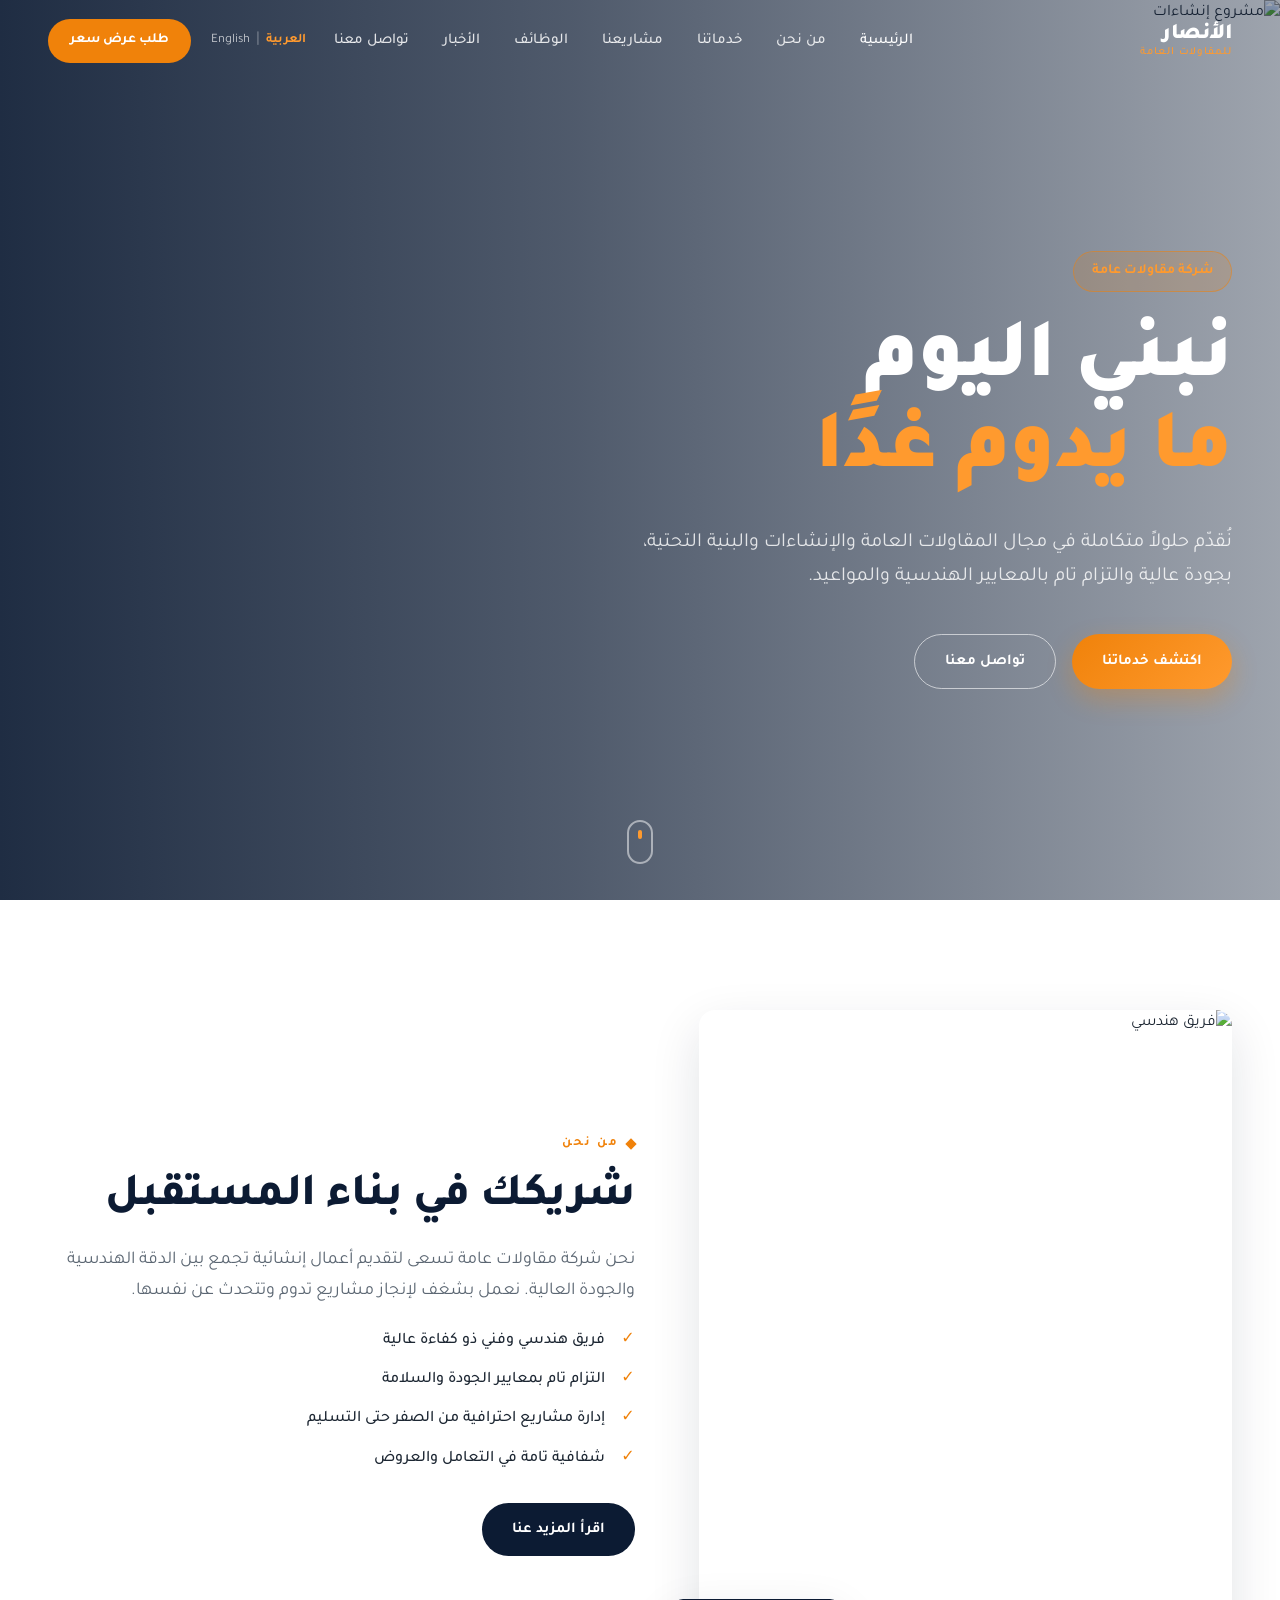
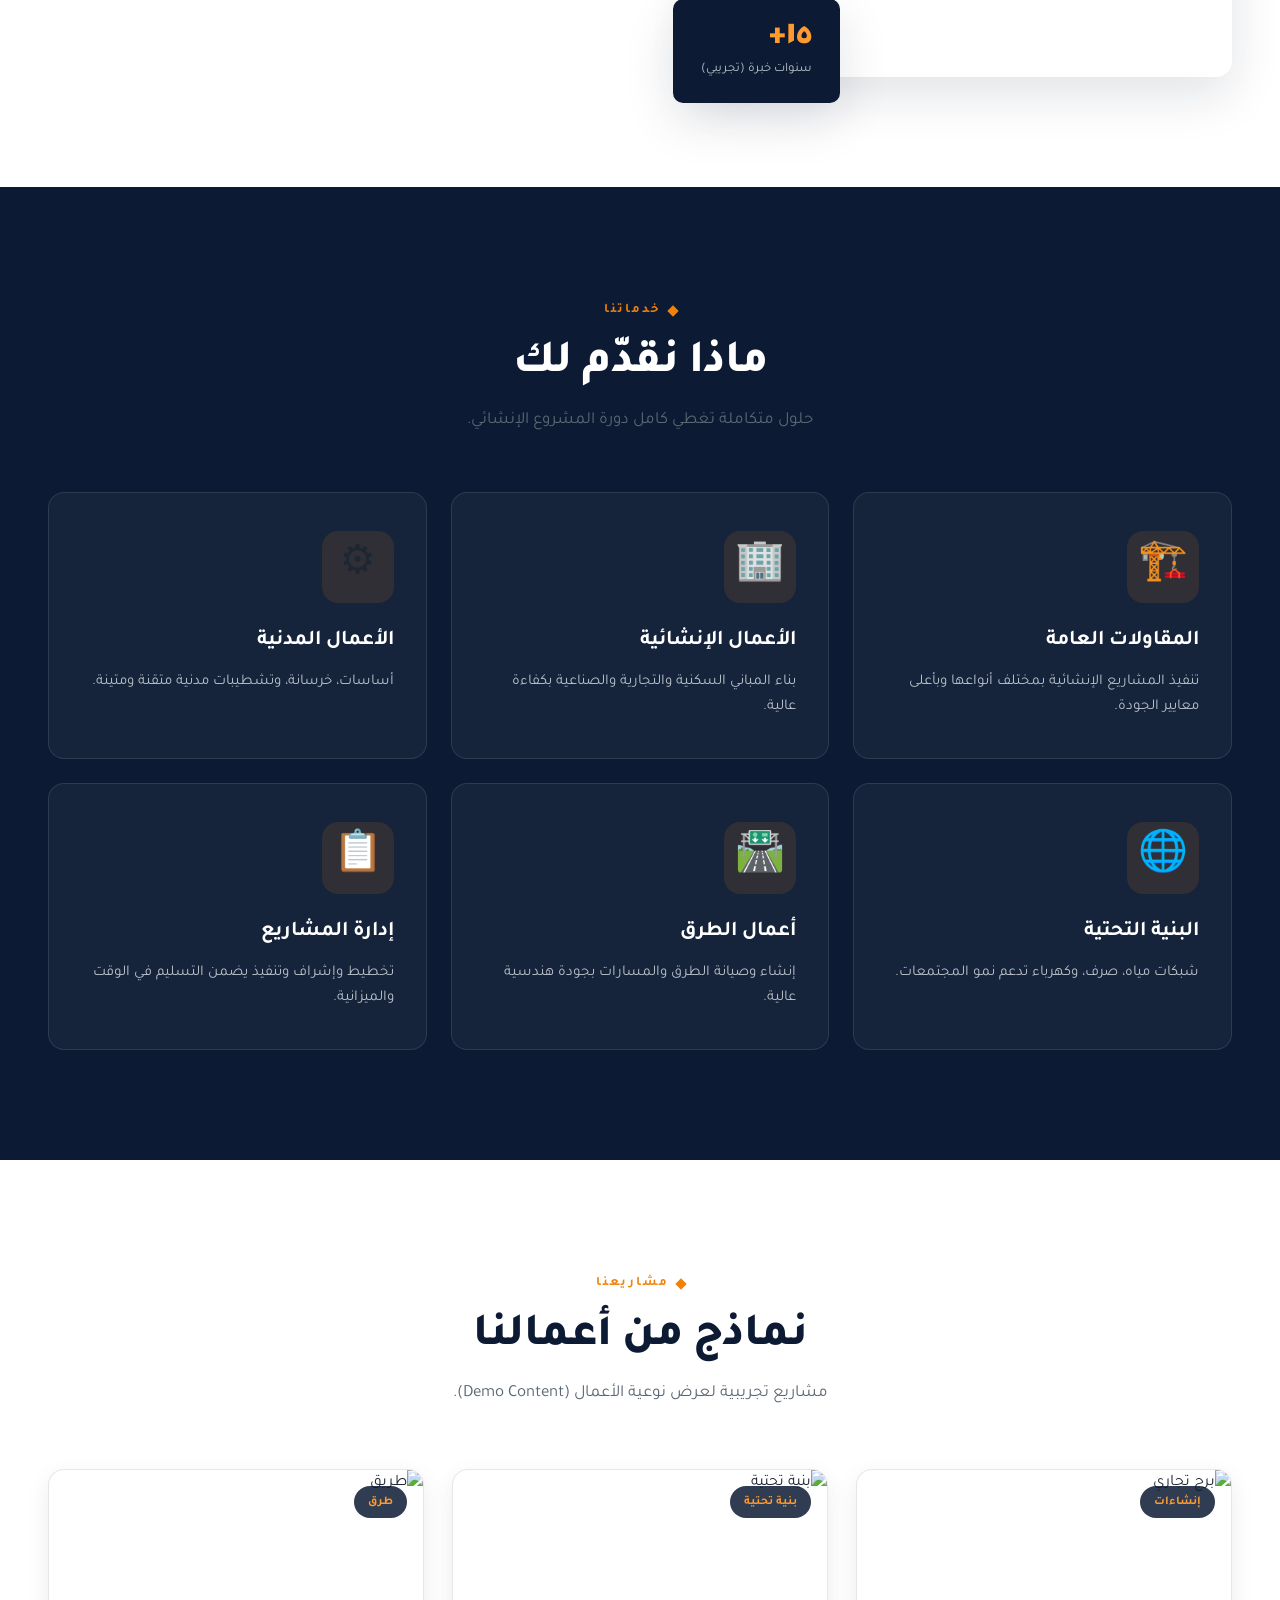
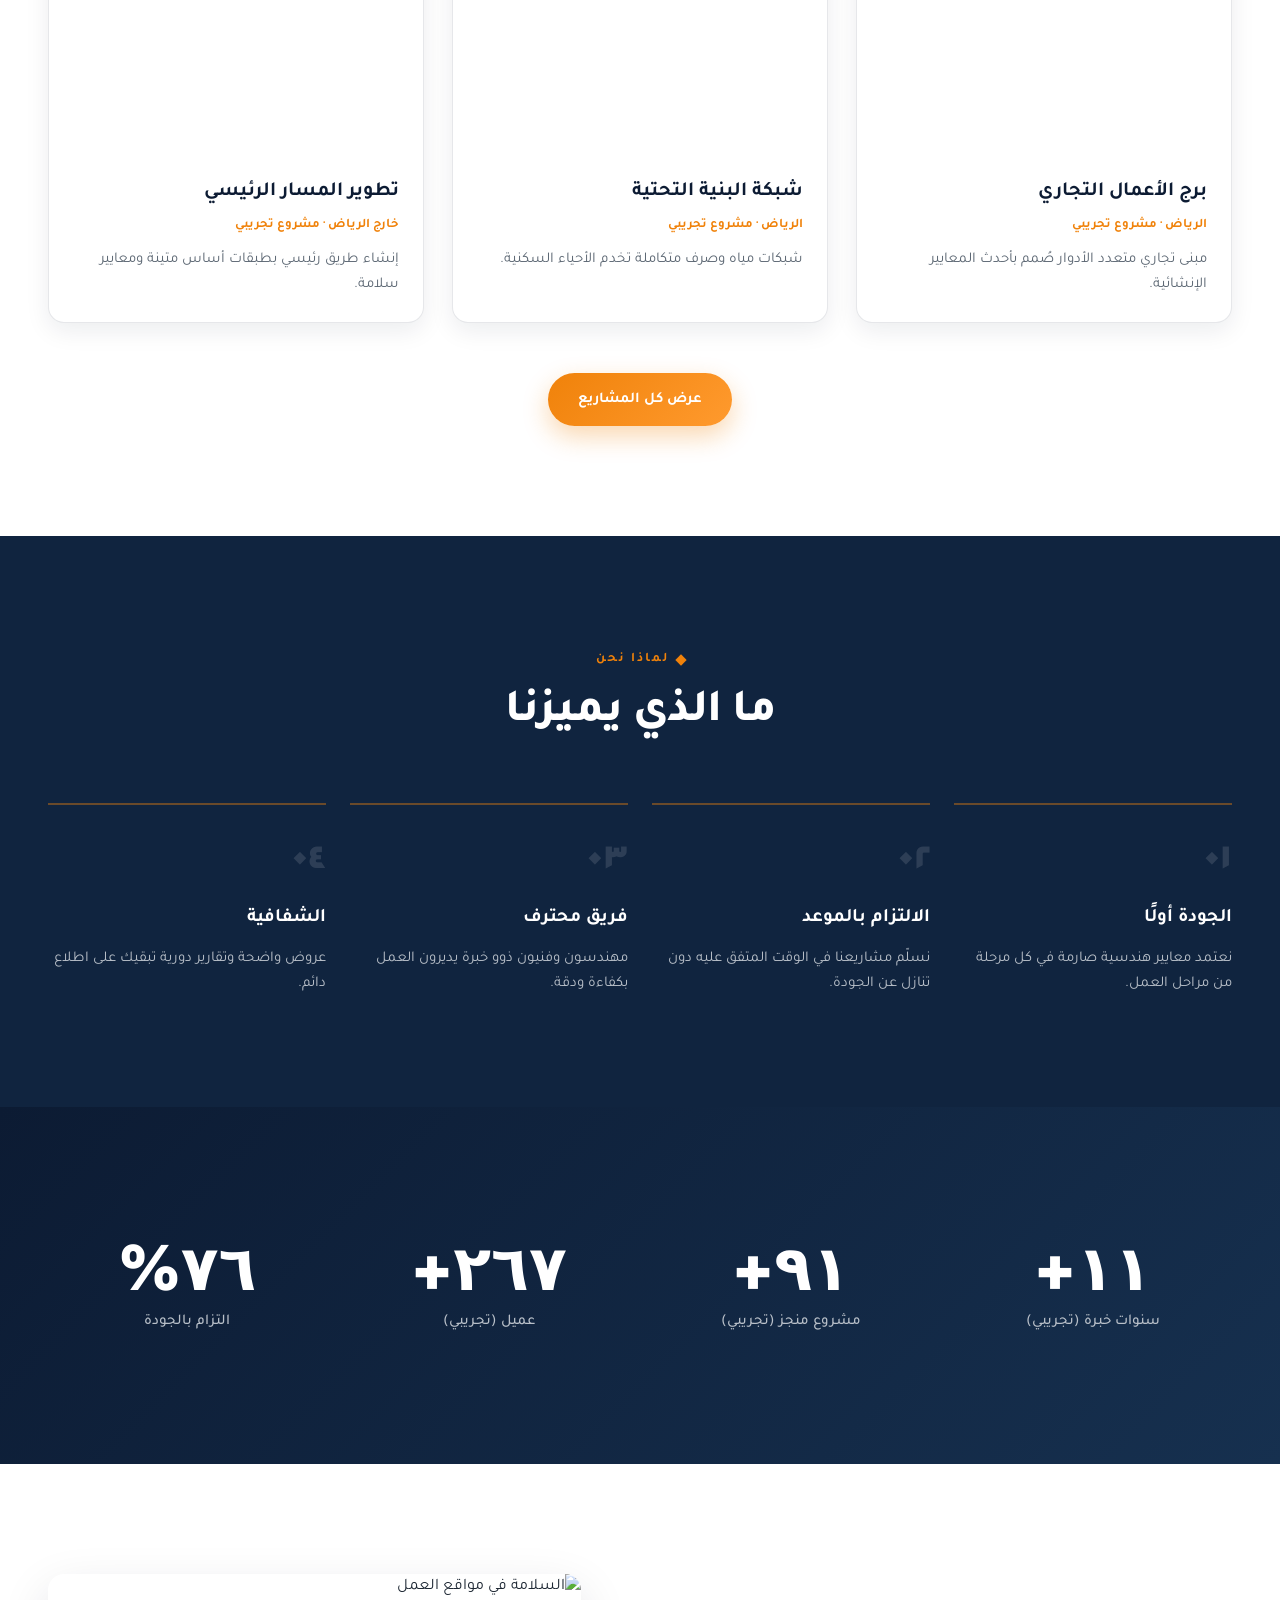
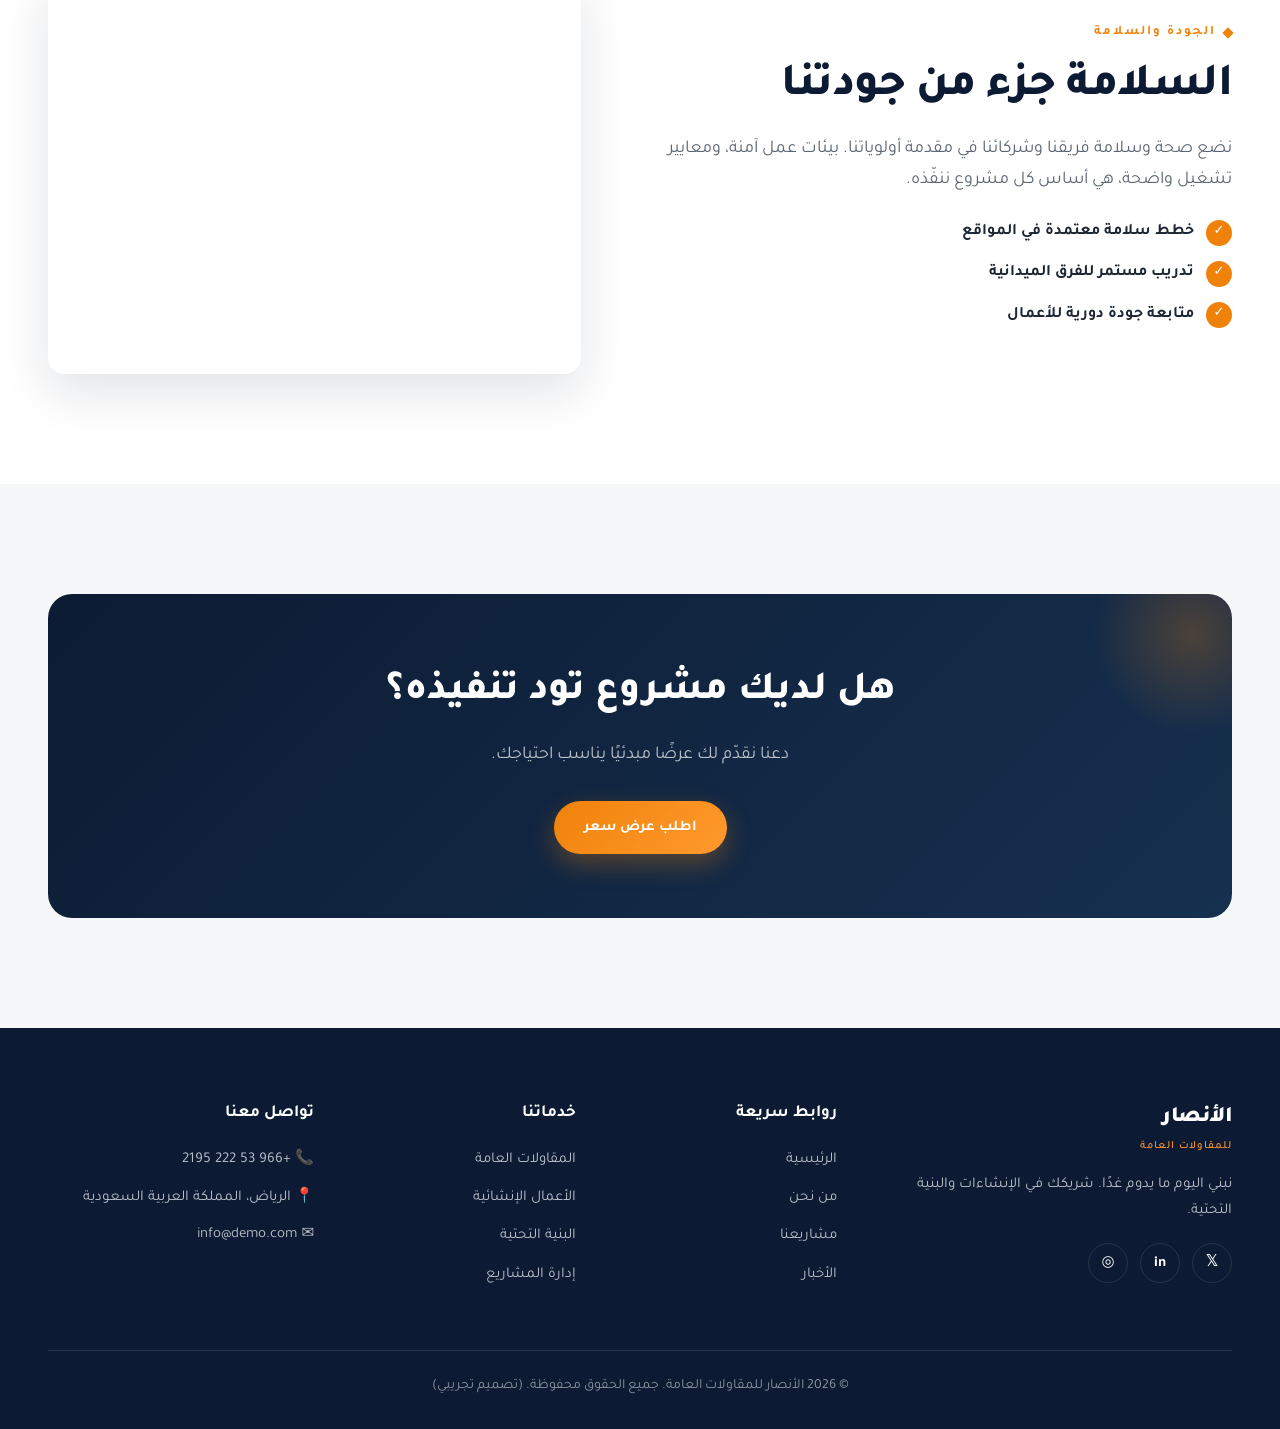
==== index.html @ 28d1622c "Add files via upload" ====
<!DOCTYPE html>
<html lang="ar" dir="rtl">
<head>
  <meta charset="UTF-8" />
  <meta name="viewport" content="width=device-width, initial-scale=1.0" />
  <title>الأنصار للمقاولات العامة | نبني اليوم ما يدوم غدًا</title>
  <meta name="description" content="شركة مقاولات عامة متخصصة في أعمال البناء والإنشاءات والبنية التحتية. تصميم تجريبي لعرضه على العميل." />
  <link rel="preconnect" href="https://fonts.googleapis.com" />
  <link rel="preconnect" href="https://fonts.gstatic.com" crossorigin />
  <link href="https://fonts.googleapis.com/css2?family=Tajawal:wght@300;400;500;700;800;900&family=Inter:wght@300;400;500;600;700;800&display=swap" rel="stylesheet" />
  <link rel="stylesheet" href="index.css" />
</head>
<body>

  <!-- ===================== NAVBAR ===================== -->
  <header class="navbar" id="navbar">
    <div class="nav-container">
      <a href="index.html" class="nav-logo">
        <span class="logo-mark">الأنصار</span>
        <span class="logo-sub">للمقاولات العامة</span>
      </a>

      <nav class="nav-menu" id="navMenu">
        <a href="index.html" class="nav-link active">الرئيسية</a>
        <a href="about.html" class="nav-link">من نحن</a>
        <a href="services.html" class="nav-link">خدماتنا</a>
        <a href="projects.html" class="nav-link">مشاريعنا</a>
        <a href="careers.html" class="nav-link">الوظائف</a>
        <a href="news.html" class="nav-link">الأخبار</a>
        <a href="contact.html" class="nav-link">تواصل معنا</a>
        <div class="nav-lang">
          <a href="#" class="lang-link active">العربية</a>
          <span class="lang-sep">|</span>
          <a href="#" class="lang-link">English</a>
        </div>
        <a href="contact.html" class="btn btn-quote">طلب عرض سعر</a>
      </nav>

      <button class="nav-toggle" id="navToggle" aria-label="القائمة">
        <span></span><span></span><span></span>
      </button>
    </div>
  </header>

  <!-- ===================== HERO ===================== -->
  <section class="hero" id="hero">
    <div class="hero-bg">
      <img src="https://images.unsplash.com/photo-1503387762-592deb58ef4e?auto=format&fit=crop&w=1920&q=80" alt="مشروع إنشاءات" />
      <div class="hero-overlay"></div>
    </div>

    <div class="hero-content">
      <div class="hero-badge reveal">شركة مقاولات عامة</div>
      <h1 class="hero-title reveal">
        نبني اليوم
        <span class="accent">ما يدوم غدًا</span>
      </h1>
      <p class="hero-subtitle reveal">
        نُقدّم حلولاً متكاملة في مجال المقاولات العامة والإنشاءات والبنية التحتية،
        بجودة عالية والتزام تام بالمعايير الهندسية والمواعيد.
      </p>
      <div class="hero-actions reveal">
        <a href="services.html" class="btn btn-primary">اكتشف خدماتنا</a>
        <a href="contact.html" class="btn btn-outline">تواصل معنا</a>
      </div>
    </div>

    <div class="hero-scroll">
      <span></span>
    </div>
  </section>

  <!-- ===================== ABOUT PREVIEW ===================== -->
  <section class="section about-preview" id="aboutPreview">
    <div class="container">
      <div class="about-grid">
        <div class="about-media reveal">
          <img src="https://images.unsplash.com/photo-1541888946425-d81bb19240f5?auto=format&fit=crop&w=900&q=80" alt="فريق هندسي" />
          <div class="about-media-badge">
            <span class="big">١٥+</span>
            <span class="small">سنوات خبرة (تجريبي)</span>
          </div>
        </div>
        <div class="about-text reveal">
          <div class="section-tag">من نحن</div>
          <h2 class="section-title">شريكك في بناء المستقبل</h2>
          <p class="lead">
            نحن شركة مقاولات عامة تسعى لتقديم أعمال إنشائية تجمع بين الدقة الهندسية
            والجودة العالية. نعمل بشغف لإنجاز مشاريع تدوم وتتحدث عن نفسها.
          </p>
          <ul class="check-list">
            <li>فريق هندسي وفني ذو كفاءة عالية</li>
            <li>التزام تام بمعايير الجودة والسلامة</li>
            <li>إدارة مشاريع احترافية من الصفر حتى التسليم</li>
            <li>شفافية تامة في التعامل والعروض</li>
          </ul>
          <a href="about.html" class="btn btn-ghost">اقرأ المزيد عنا</a>
        </div>
      </div>
    </div>
  </section>

  <!-- ===================== SERVICES ===================== -->
  <section class="section services" id="services">
    <div class="container">
      <div class="section-head reveal">
        <div class="section-tag">خدماتنا</div>
        <h2 class="section-title light">ماذا نقدّم لك</h2>
        <p class="section-desc">حلول متكاملة تغطي كامل دورة المشروع الإنشائي.</p>
      </div>

      <div class="services-grid">
        <a href="services.html" class="service-card reveal">
          <div class="service-icon">🏗️</div>
          <h3>المقاولات العامة</h3>
          <p>تنفيذ المشاريع الإنشائية بمختلف أنواعها وبأعلى معايير الجودة.</p>
        </a>
        <a href="services.html" class="service-card reveal">
          <div class="service-icon">🏢</div>
          <h3>الأعمال الإنشائية</h3>
          <p>بناء المباني السكنية والتجارية والصناعية بكفاءة عالية.</p>
        </a>
        <a href="services.html" class="service-card reveal">
          <div class="service-icon">⚙️</div>
          <h3>الأعمال المدنية</h3>
          <p>أساسات، خرسانة، وتشطيبات مدنية متقنة ومتينة.</p>
        </a>
        <a href="services.html" class="service-card reveal">
          <div class="service-icon">🌐</div>
          <h3>البنية التحتية</h3>
          <p>شبكات مياه، صرف، وكهرباء تدعم نمو المجتمعات.</p>
        </a>
        <a href="services.html" class="service-card reveal">
          <div class="service-icon">🛣️</div>
          <h3>أعمال الطرق</h3>
          <p>إنشاء وصيانة الطرق والمسارات بجودة هندسية عالية.</p>
        </a>
        <a href="services.html" class="service-card reveal">
          <div class="service-icon">📋</div>
          <h3>إدارة المشاريع</h3>
          <p>تخطيط وإشراف وتنفيذ يضمن التسليم في الوقت والميزانية.</p>
        </a>
      </div>
    </div>
  </section>

  <!-- ===================== FEATURED PROJECTS ===================== -->
  <section class="section featured-projects" id="featuredProjects">
    <div class="container">
      <div class="section-head reveal">
        <div class="section-tag">مشاريعنا</div>
        <h2 class="section-title">نماذج من أعمالنا</h2>
        <p class="section-desc">مشاريع تجريبية لعرض نوعية الأعمال (Demo Content).</p>
      </div>

      <div class="projects-grid">
        <article class="project-card reveal">
          <div class="project-img">
            <img src="https://images.unsplash.com/photo-1486406146926-c627a92ad1ab?auto=format&fit=crop&w=800&q=80" alt="برج تجاري" />
            <span class="project-cat">إنشاءات</span>
          </div>
          <div class="project-body">
            <h3>برج الأعمال التجاري</h3>
            <div class="project-meta">الرياض · مشروع تجريبي</div>
            <p>مبنى تجاري متعدد الأدوار صُمم بأحدث المعايير الإنشائية.</p>
          </div>
        </article>

        <article class="project-card reveal">
          <div class="project-img">
            <img src="https://images.unsplash.com/photo-1518709268805-4e9042af9f23?auto=format&fit=crop&w=800&q=80" alt="بنية تحتية" />
            <span class="project-cat">بنية تحتية</span>
          </div>
          <div class="project-body">
            <h3>شبكة البنية التحتية</h3>
            <div class="project-meta">الرياض · مشروع تجريبي</div>
            <p>شبكات مياه وصرف متكاملة تخدم الأحياء السكنية.</p>
          </div>
        </article>

        <article class="project-card reveal">
          <div class="project-img">
            <img src="https://images.unsplash.com/photo-1519003722824-194d4455a60c?auto=format&fit=crop&w=800&q=80" alt="طريق" />
            <span class="project-cat">طرق</span>
          </div>
          <div class="project-body">
            <h3>تطوير المسار الرئيسي</h3>
            <div class="project-meta">خارج الرياض · مشروع تجريبي</div>
            <p>إنشاء طريق رئيسي بطبقات أساس متينة ومعايير سلامة.</p>
          </div>
        </article>
      </div>

      <div class="center-cta reveal">
        <a href="projects.html" class="btn btn-primary">عرض كل المشاريع</a>
      </div>
    </div>
  </section>

  <!-- ===================== WHY CHOOSE US ===================== -->
  <section class="section why-us" id="whyUs">
    <div class="container">
      <div class="section-head reveal">
        <div class="section-tag">لماذا نحن</div>
        <h2 class="section-title light">ما الذي يميزنا</h2>
      </div>

      <div class="why-grid">
        <div class="why-item reveal">
          <div class="why-num">٠١</div>
          <h3>الجودة أولًا</h3>
          <p>نعتمد معايير هندسية صارمة في كل مرحلة من مراحل العمل.</p>
        </div>
        <div class="why-item reveal">
          <div class="why-num">٠٢</div>
          <h3>الالتزام بالموعد</h3>
          <p>نسلّم مشاريعنا في الوقت المتفق عليه دون تنازل عن الجودة.</p>
        </div>
        <div class="why-item reveal">
          <div class="why-num">٠٣</div>
          <h3>فريق محترف</h3>
          <p>مهندسون وفنيون ذوو خبرة يديرون العمل بكفاءة ودقة.</p>
        </div>
        <div class="why-item reveal">
          <div class="why-num">٠٤</div>
          <h3>الشفافية</h3>
          <p>عروض واضحة وتقارير دورية تبقيك على اطلاع دائم.</p>
        </div>
      </div>
    </div>
  </section>

  <!-- ===================== STATISTICS ===================== -->
  <section class="section stats" id="stats">
    <div class="container">
      <div class="stats-grid">
        <!-- DEMO CONTENT: استبدل الأرقام بالحقيقية -->
        <div class="stat-item reveal">
          <div class="stat-num" data-count="15" data-suffix="+">٠</div>
          <div class="stat-label">سنوات خبرة (تجريبي)</div>
        </div>
        <div class="stat-item reveal">
          <div class="stat-num" data-count="120" data-suffix="+">٠</div>
          <div class="stat-label">مشروع منجز (تجريبي)</div>
        </div>
        <div class="stat-item reveal">
          <div class="stat-num" data-count="350" data-suffix="+">٠</div>
          <div class="stat-label">عميل (تجريبي)</div>
        </div>
        <div class="stat-item reveal">
          <div class="stat-num" data-count="100" data-suffix="%">٠</div>
          <div class="stat-label">التزام بالجودة</div>
        </div>
      </div>
    </div>
  </section>

  <!-- ===================== QUALITY & SAFETY ===================== -->
  <section class="section quality" id="quality">
    <div class="container">
      <div class="quality-grid">
        <div class="quality-text reveal">
          <div class="section-tag">الجودة والسلامة</div>
          <h2 class="section-title">السلامة جزء من جودتنا</h2>
          <p class="lead">
            نضع صحة وسلامة فريقنا وشركائنا في مقدمة أولوياتنا. بيئات عمل آمنة،
            ومعايير تشغيل واضحة، هي أساس كل مشروع ننفّذه.
          </p>
          <div class="quality-points">
            <div class="q-point"><span>✓</span> خطط سلامة معتمدة في المواقع</div>
            <div class="q-point"><span>✓</span> تدريب مستمر للفرق الميدانية</div>
            <div class="q-point"><span>✓</span> متابعة جودة دورية للأعمال</div>
          </div>
        </div>
        <div class="quality-media reveal">
          <img src="https://images.unsplash.com/photo-1581094794329-c8112a89af12?auto=format&fit=crop&w=900&q=80" alt="السلامة في مواقع العمل" />
        </div>
      </div>
    </div>
  </section>

  <!-- ===================== CTA ===================== -->
  <section class="section cta-band" id="ctaBand">
    <div class="container">
      <div class="cta-inner reveal">
        <h2>هل لديك مشروع تود تنفيذه؟</h2>
        <p>دعنا نقدّم لك عرضًا مبدئيًا يناسب احتياجك.</p>
        <a href="contact.html" class="btn btn-primary">اطلب عرض سعر</a>
      </div>
    </div>
  </section>

  <!-- ===================== FOOTER ===================== -->
  <footer class="footer">
    <div class="container">
      <div class="footer-grid">
        <div class="footer-col footer-brand">
          <div class="footer-logo">
            <span class="logo-mark">الأنصار</span>
            <span class="logo-sub">للمقاولات العامة</span>
          </div>
          <p>نبني اليوم ما يدوم غدًا. شريكك في الإنشاءات والبنية التحتية.</p>
          <div class="footer-social">
            <a href="#" aria-label="Twitter">𝕏</a>
            <a href="#" aria-label="LinkedIn">in</a>
            <a href="#" aria-label="Instagram">◎</a>
          </div>
        </div>

        <div class="footer-col">
          <h4>روابط سريعة</h4>
          <ul>
            <li><a href="index.html">الرئيسية</a></li>
            <li><a href="about.html">من نحن</a></li>
            <li><a href="projects.html">مشاريعنا</a></li>
            <li><a href="news.html">الأخبار</a></li>
          </ul>
        </div>

        <div class="footer-col">
          <h4>خدماتنا</h4>
          <ul>
            <li><a href="services.html">المقاولات العامة</a></li>
            <li><a href="services.html">الأعمال الإنشائية</a></li>
            <li><a href="services.html">البنية التحتية</a></li>
            <li><a href="services.html">إدارة المشاريع</a></li>
          </ul>
        </div>

        <div class="footer-col">
          <h4>تواصل معنا</h4>
          <ul class="footer-contact">
            <li>📞 +966 53 222 2195</li>
            <li>📍 الرياض، المملكة العربية السعودية</li>
            <li>✉️ info@demo.com</li>
          </ul>
        </div>
      </div>

      <div class="footer-bottom">
        <p>© <span id="year"></span> الأنصار للمقاولات العامة. جميع الحقوق محفوظة. (تصميم تجريبي)</p>
      </div>
    </div>
  </footer>

  <script src="index.js"></script>
</body>
</html>
---- index.css ----
/* =====================================================
   DESIGN SYSTEM — الأنصار للمقاولات العامة
   Premium Corporate · Construction · Engineering
   ===================================================== */

:root {
  --navy: #0c1b33;
  --navy-2: #10243f;
  --navy-3: #16304f;
  --white: #ffffff;
  --off-white: #f6f7f9;
  --concrete: #8a93a0;
  --concrete-light: #b9c0c9;
  --ink: #1d2733;
  --muted: #5c6773;
  --orange: #f0820a;
  --orange-soft: #ff9a2e;
  --gold: #c79a3a;
  --line: rgba(255, 255, 255, 0.10);
  --line-dark: rgba(12, 27, 51, 0.10);
  --shadow: 0 18px 50px rgba(12, 27, 51, 0.12);
  --shadow-sm: 0 8px 24px rgba(12, 27, 51, 0.08);

  --ff-ar: "Tajawal", "IBM Plex Sans Arabic", system-ui, sans-serif;
  --ff-en: "Inter", system-ui, sans-serif;

  --maxw: 1240px;
  --radius: 16px;
  --radius-sm: 10px;
}

/* ===================== RESET ===================== */
* { margin: 0; padding: 0; box-sizing: border-box; }
html { scroll-behavior: smooth; }
body {
  font-family: var(--ff-ar);
  background: var(--white);
  color: var(--ink);
  line-height: 1.7;
  -webkit-font-smoothing: antialiased;
  overflow-x: hidden;
}
img { max-width: 100%; display: block; }
a { text-decoration: none; color: inherit; }
ul { list-style: none; }
button { font-family: inherit; cursor: pointer; border: none; background: none; }

.container { max-width: var(--maxw); margin: 0 auto; padding: 0 28px; }

/* ===================== TYPOGRAPHY HELPERS ===================== */
.section { padding: 110px 0; position: relative; }
.section-title {
  font-size: clamp(28px, 4vw, 46px);
  font-weight: 800;
  line-height: 1.25;
  letter-spacing: -0.5px;
  color: var(--navy);
}
.section-title.light { color: var(--white); }
.section-tag {
  display: inline-block;
  font-size: 13px;
  font-weight: 700;
  letter-spacing: 2px;
  color: var(--orange);
  text-transform: uppercase;
  margin-bottom: 14px;
  position: relative;
  padding-right: 16px;
}
.section-tag::before {
  content: "";
  position: absolute;
  right: 0; top: 50%;
  width: 8px; height: 8px;
  background: var(--orange);
  transform: translateY(-50%) rotate(45deg);
}
.section-head { text-align: center; max-width: 720px; margin: 0 auto 60px; }
.section-desc { color: var(--muted); font-size: 17px; margin-top: 14px; }
.lead { font-size: 18px; color: var(--muted); }

/* ===================== BUTTONS ===================== */
.btn {
  display: inline-flex;
  align-items: center;
  justify-content: center;
  gap: 8px;
  padding: 14px 30px;
  border-radius: 50px;
  font-weight: 700;
  font-size: 15px;
  transition: all 0.3s ease;
  white-space: nowrap;
}
.btn-primary {
  background: linear-gradient(135deg, var(--orange), var(--orange-soft));
  color: #fff;
  box-shadow: 0 10px 26px rgba(240, 130, 10, 0.32);
}
.btn-primary:hover { transform: translateY(-3px); box-shadow: 0 16px 34px rgba(240, 130, 10, 0.42); }
.btn-outline {
  border: 1.5px solid rgba(255, 255, 255, 0.6);
  color: #fff;
}
.btn-outline:hover { background: #fff; color: var(--navy); }
.btn-ghost {
  background: var(--navy);
  color: #fff;
}
.btn-ghost:hover { background: var(--navy-3); transform: translateY(-2px); }
.btn-quote {
  background: var(--orange);
  color: #fff !important;
  padding: 10px 22px;
  font-size: 14px;
}
.btn-quote:hover { background: var(--orange-soft); }

/* ===================== NAVBAR ===================== */
.navbar {
  position: fixed;
  top: 0; left: 0; right: 0;
  z-index: 1000;
  transition: all 0.4s ease;
  padding: 18px 0;
}
.navbar.scrolled {
  background: rgba(255, 255, 255, 0.97);
  backdrop-filter: blur(12px);
  box-shadow: 0 6px 30px rgba(12, 27, 51, 0.10);
  padding: 12px 0;
}
.nav-container {
  max-width: var(--maxw);
  margin: 0 auto;
  padding: 0 28px;
  display: flex;
  align-items: center;
  justify-content: space-between;
  gap: 20px;
}
.nav-logo { display: flex; flex-direction: column; line-height: 1.1; }
.logo-mark {
  font-size: 22px;
  font-weight: 900;
  color: #fff;
  letter-spacing: -0.5px;
  transition: color 0.3s;
}
.logo-sub {
  font-size: 11px;
  font-weight: 500;
  color: var(--orange-soft);
  letter-spacing: 1px;
  transition: color 0.3s;
}
.navbar.scrolled .logo-mark { color: var(--navy); }
.navbar.scrolled .logo-sub { color: var(--orange); }

.nav-menu { display: flex; align-items: center; gap: 6px; }
.nav-link {
  color: rgba(255, 255, 255, 0.85);
  font-weight: 500;
  font-size: 15px;
  padding: 10px 14px;
  border-radius: 8px;
  transition: all 0.25s;
}
.nav-link:hover { color: #fff; background: rgba(255, 255, 255, 0.10); }
.nav-link.active { color: #fff; }
.navbar.scrolled .nav-link { color: var(--navy); }
.navbar.scrolled .nav-link:hover { color: var(--orange); background: var(--off-white); }
.navbar.scrolled .nav-link.active { color: var(--orange); }

.nav-lang { display: flex; align-items: center; gap: 6px; margin: 0 8px 0 14px; }
.lang-link { font-size: 13px; color: rgba(255,255,255,0.7); }
.lang-link.active { color: var(--orange-soft); font-weight: 700; }
.lang-sep { color: rgba(255,255,255,0.4); }
.navbar.scrolled .lang-link { color: var(--muted); }
.navbar.scrolled .lang-link.active { color: var(--orange); }

.nav-toggle { display: none; flex-direction: column; gap: 5px; padding: 8px; }
.nav-toggle span { width: 26px; height: 2px; background: #fff; transition: 0.3s; }
.navbar.scrolled .nav-toggle span { background: var(--navy); }
.nav-toggle.open span:nth-child(1) { transform: translateY(7px) rotate(45deg); }
.nav-toggle.open span:nth-child(2) { opacity: 0; }
.nav-toggle.open span:nth-child(3) { transform: translateY(-7px) rotate(-45deg); }

/* ===================== HERO ===================== */
.hero {
  position: relative;
  min-height: 100vh;
  display: flex;
  align-items: center;
  overflow: hidden;
}
.hero-bg { position: absolute; inset: 0; z-index: 0; }
.hero-bg img { width: 100%; height: 100%; object-fit: cover; }
.hero-overlay {
  position: absolute; inset: 0;
  background:
    linear-gradient(90deg, rgba(12,27,51,0.92) 0%, rgba(12,27,51,0.72) 45%, rgba(12,27,51,0.40) 100%);
}
.hero-content {
  position: relative;
  z-index: 2;
  max-width: var(--maxw);
  margin: 0 auto;
  padding: 120px 28px 80px;
  width: 100%;
}
.hero-badge {
  display: inline-block;
  background: rgba(240, 130, 10, 0.15);
  border: 1px solid rgba(240, 130, 10, 0.5);
  color: var(--orange-soft);
  padding: 8px 18px;
  border-radius: 50px;
  font-size: 14px;
  font-weight: 700;
  margin-bottom: 26px;
}
.hero-title {
  font-size: clamp(38px, 7vw, 84px);
  font-weight: 900;
  color: #fff;
  line-height: 1.08;
  letter-spacing: -1px;
  max-width: 800px;
}
.hero-title .accent { color: var(--orange-soft); display: block; }
.hero-subtitle {
  color: rgba(255, 255, 255, 0.82);
  font-size: clamp(16px, 2vw, 20px);
  max-width: 600px;
  margin: 26px 0 40px;
}
.hero-actions { display: flex; gap: 16px; flex-wrap: wrap; }

.hero-scroll {
  position: absolute;
  bottom: 36px; left: 50%;
  transform: translateX(-50%);
  z-index: 2;
  width: 26px; height: 44px;
  border: 2px solid rgba(255,255,255,0.5);
  border-radius: 14px;
  display: flex; justify-content: center;
}
.hero-scroll span {
  width: 4px; height: 9px;
  background: var(--orange-soft);
  border-radius: 4px;
  margin-top: 8px;
  animation: scrollDot 1.8s infinite;
}
@keyframes scrollDot {
  0% { transform: translateY(0); opacity: 1; }
  70% { transform: translateY(16px); opacity: 0; }
  100% { transform: translateY(0); opacity: 0; }
}

/* ===================== ABOUT PREVIEW ===================== */
.about-grid {
  display: grid;
  grid-template-columns: 1fr 1.1fr;
  gap: 64px;
  align-items: center;
}
.about-media { position: relative; }
.about-media img {
  width: 100%;
  border-radius: var(--radius);
  box-shadow: var(--shadow);
  aspect-ratio: 4/5;
  object-fit: cover;
}
.about-media-badge {
  position: absolute;
  bottom: -26px; left: -26px;
  background: var(--navy);
  color: #fff;
  padding: 22px 28px;
  border-radius: var(--radius-sm);
  box-shadow: var(--shadow);
  display: flex; flex-direction: column;
}
.about-media-badge .big { font-size: 34px; font-weight: 900; color: var(--orange-soft); line-height: 1; }
.about-media-badge .small { font-size: 13px; color: var(--concrete-light); margin-top: 4px; }

.about-text .lead { margin: 18px 0 22px; }
.check-list { margin: 0 0 30px; }
.check-list li {
  position: relative;
  padding-right: 30px;
  margin-bottom: 12px;
  font-weight: 500;
  color: var(--ink);
}
.check-list li::before {
  content: "✓";
  position: absolute; right: 0; top: 0;
  color: var(--orange);
  font-weight: 900;
}

/* ===================== SERVICES (dark) ===================== */
.services { background: var(--navy); }
.services .section-head { margin-bottom: 56px; }
.services-grid {
  display: grid;
  grid-template-columns: repeat(3, 1fr);
  gap: 24px;
}
.service-card {
  background: rgba(255, 255, 255, 0.04);
  border: 1px solid var(--line);
  border-radius: var(--radius);
  padding: 38px 32px;
  transition: all 0.35s ease;
  position: relative;
  overflow: hidden;
}
.service-card::after {
  content: "";
  position: absolute; inset: 0;
  background: linear-gradient(135deg, rgba(240,130,10,0.12), transparent);
  opacity: 0; transition: 0.35s;
}
.service-card:hover {
  transform: translateY(-8px);
  border-color: rgba(240, 130, 10, 0.5);
  background: rgba(255, 255, 255, 0.07);
}
.service-card:hover::after { opacity: 1; }
.service-icon {
  font-size: 40px;
  margin-bottom: 20px;
  width: 72px; height: 72px;
  display: flex; align-items: center; justify-content: center;
  background: rgba(240, 130, 10, 0.12);
  border-radius: 16px;
}
.service-card h3 { color: #fff; font-size: 21px; font-weight: 700; margin-bottom: 10px; }
.service-card p { color: var(--concrete-light); font-size: 15px; }

/* ===================== FEATURED PROJECTS ===================== */
.projects-grid {
  display: grid;
  grid-template-columns: repeat(3, 1fr);
  gap: 28px;
}
.project-card {
  background: #fff;
  border-radius: var(--radius);
  overflow: hidden;
  box-shadow: var(--shadow-sm);
  transition: all 0.35s ease;
  border: 1px solid var(--line-dark);
}
.project-card:hover { transform: translateY(-8px); box-shadow: var(--shadow); }
.project-img { position: relative; overflow: hidden; aspect-ratio: 4/3; }
.project-img img { width: 100%; height: 100%; object-fit: cover; transition: transform 0.6s ease; }
.project-card:hover .project-img img { transform: scale(1.08); }
.project-cat {
  position: absolute; top: 16px; right: 16px;
  background: rgba(12, 27, 51, 0.85);
  color: var(--orange-soft);
  padding: 6px 14px;
  border-radius: 50px;
  font-size: 12px;
  font-weight: 700;
}
.project-body { padding: 24px; }
.project-body h3 { font-size: 20px; font-weight: 700; color: var(--navy); margin-bottom: 6px; }
.project-meta { font-size: 13px; color: var(--orange); font-weight: 600; margin-bottom: 10px; }
.project-body p { color: var(--muted); font-size: 15px; }
.center-cta { text-align: center; margin-top: 50px; }

/* ===================== WHY US (dark) ===================== */
.why-us { background: var(--navy-2); }
.why-grid {
  display: grid;
  grid-template-columns: repeat(4, 1fr);
  gap: 24px;
}
.why-item {
  border-top: 2px solid rgba(240, 130, 10, 0.4);
  padding-top: 26px;
}
.why-num { font-size: 38px; font-weight: 900; color: rgba(255,255,255,0.12); margin-bottom: 8px; }
.why-item h3 { color: #fff; font-size: 19px; font-weight: 700; margin-bottom: 10px; }
.why-item p { color: var(--concrete-light); font-size: 15px; }

/* ===================== STATS ===================== */
.stats { background: linear-gradient(135deg, var(--navy) 0%, var(--navy-3) 100%); }
.stats-grid {
  display: grid;
  grid-template-columns: repeat(4, 1fr);
  gap: 24px;
  text-align: center;
}
.stat-item { padding: 20px; }
.stat-num {
  font-size: clamp(40px, 6vw, 62px);
  font-weight: 900;
  color: #fff;
  line-height: 1;
  font-family: var(--ff-en);
}
.stat-label { color: var(--concrete-light); font-size: 15px; margin-top: 10px; font-weight: 500; }

/* ===================== QUALITY ===================== */
.quality-grid {
  display: grid;
  grid-template-columns: 1.1fr 1fr;
  gap: 64px;
  align-items: center;
}
.quality-text .lead { margin: 18px 0 24px; }
.quality-points { display: flex; flex-direction: column; gap: 14px; }
.q-point {
  display: flex; align-items: center; gap: 12px;
  font-weight: 600; color: var(--ink);
}
.q-point span {
  width: 26px; height: 26px;
  background: var(--orange);
  color: #fff;
  border-radius: 50%;
  display: flex; align-items: center; justify-content: center;
  font-size: 13px; flex-shrink: 0;
}
.quality-media img {
  width: 100%;
  border-radius: var(--radius);
  box-shadow: var(--shadow);
  aspect-ratio: 4/3;
  object-fit: cover;
}

/* ===================== CTA BAND ===================== */
.cta-band { background: var(--off-white); }
.cta-inner {
  background: linear-gradient(135deg, var(--navy) 0%, var(--navy-3) 100%);
  border-radius: 24px;
  padding: 64px 40px;
  text-align: center;
  position: relative;
  overflow: hidden;
}
.cta-inner::before {
  content: "";
  position: absolute;
  top: -60px; right: -60px;
  width: 200px; height: 200px;
  background: radial-gradient(circle, rgba(240,130,10,0.25), transparent 70%);
}
.cta-inner h2 { color: #fff; font-size: clamp(26px, 4vw, 40px); font-weight: 800; }
.cta-inner p { color: var(--concrete-light); font-size: 18px; margin: 14px 0 30px; }

/* ===================== FOOTER ===================== */
.footer { background: var(--navy); color: #fff; padding: 72px 0 30px; }
.footer-grid {
  display: grid;
  grid-template-columns: 1.6fr 1fr 1fr 1.2fr;
  gap: 40px;
}
.footer-logo { display: flex; flex-direction: column; margin-bottom: 16px; }
.footer-logo .logo-mark { font-size: 22px; font-weight: 900; color: #fff; }
.footer-logo .logo-sub { font-size: 11px; color: var(--orange-soft); }
.footer-brand p { color: var(--concrete-light); max-width: 320px; font-size: 15px; }
.footer-social { display: flex; gap: 12px; margin-top: 20px; }
.footer-social a {
  width: 40px; height: 40px;
  border: 1px solid var(--line);
  border-radius: 50%;
  display: flex; align-items: center; justify-content: center;
  color: #fff; font-weight: 700; font-size: 15px;
  transition: 0.3s;
}
.footer-social a:hover { background: var(--orange); border-color: var(--orange); }
.footer-col h4 { font-size: 17px; font-weight: 700; margin-bottom: 18px; color: #fff; }
.footer-col ul li { margin-bottom: 11px; }
.footer-col ul li a { color: var(--concrete-light); font-size: 15px; transition: 0.25s; }
.footer-col ul li a:hover { color: var(--orange-soft); padding-right: 6px; }
.footer-contact li { color: var(--concrete-light); font-size: 15px; margin-bottom: 12px !important; }
.footer-bottom {
  border-top: 1px solid var(--line);
  margin-top: 50px;
  padding-top: 24px;
  text-align: center;
}
.footer-bottom p { color: var(--concrete); font-size: 14px; }

/* ===================== REVEAL ANIMATIONS ===================== */
.reveal {
  opacity: 0;
  transform: translateY(36px);
  transition: opacity 0.7s ease, transform 0.7s ease;
}
.reveal.visible { opacity: 1; transform: translateY(0); }

/* ===================== RESPONSIVE ===================== */
@media (max-width: 1024px) {
  .footer-grid { grid-template-columns: 1fr 1fr; gap: 36px; }
  .services-grid { grid-template-columns: repeat(2, 1fr); }
  .why-grid { grid-template-columns: repeat(2, 1fr); }
  .stats-grid { grid-template-columns: repeat(2, 1fr); }
  .projects-grid { grid-template-columns: repeat(2, 1fr); }
}

@media (max-width: 768px) {
  .section { padding: 72px 0; }
  .nav-menu {
    position: fixed;
    top: 0; right: 0;
    height: 100vh;
    width: 78%;
    max-width: 340px;
    background: var(--navy);
    flex-direction: column;
    align-items: flex-start;
    justify-content: flex-start;
    padding: 100px 28px 40px;
    gap: 4px;
    transform: translateX(100%);
    transition: transform 0.4s ease;
    box-shadow: -10px 0 40px rgba(0,0,0,0.4);
  }
  .nav-menu.open { transform: translateX(0); }
  .nav-link { width: 100%; padding: 14px 16px; font-size: 17px; color: rgba(255,255,255,0.85); }
  .nav-lang { margin: 14px 16px 0; }
  .nav-menu .btn-quote { width: 100%; margin-top: 14px; text-align: center; }
  .nav-toggle { display: flex; z-index: 1100; }

  .about-grid, .quality-grid { grid-template-columns: 1fr; gap: 40px; }
  .about-media-badge { left: 16px; bottom: -16px; }
  .services-grid, .projects-grid { grid-template-columns: 1fr; }
  .why-grid { grid-template-columns: 1fr; gap: 28px; }
  .stats-grid { grid-template-columns: 1fr 1fr; gap: 18px; }
  .hero-content { padding-top: 130px; }
  .cta-inner { padding: 48px 24px; }
}

@media (max-width: 480px) {
  .container { padding: 0 18px; }
  .nav-container { padding: 0 18px; }
  .hero-actions { flex-direction: column; align-items: flex-start; }
  .btn { width: 100%; }
  .footer-grid { grid-template-columns: 1fr; }
}
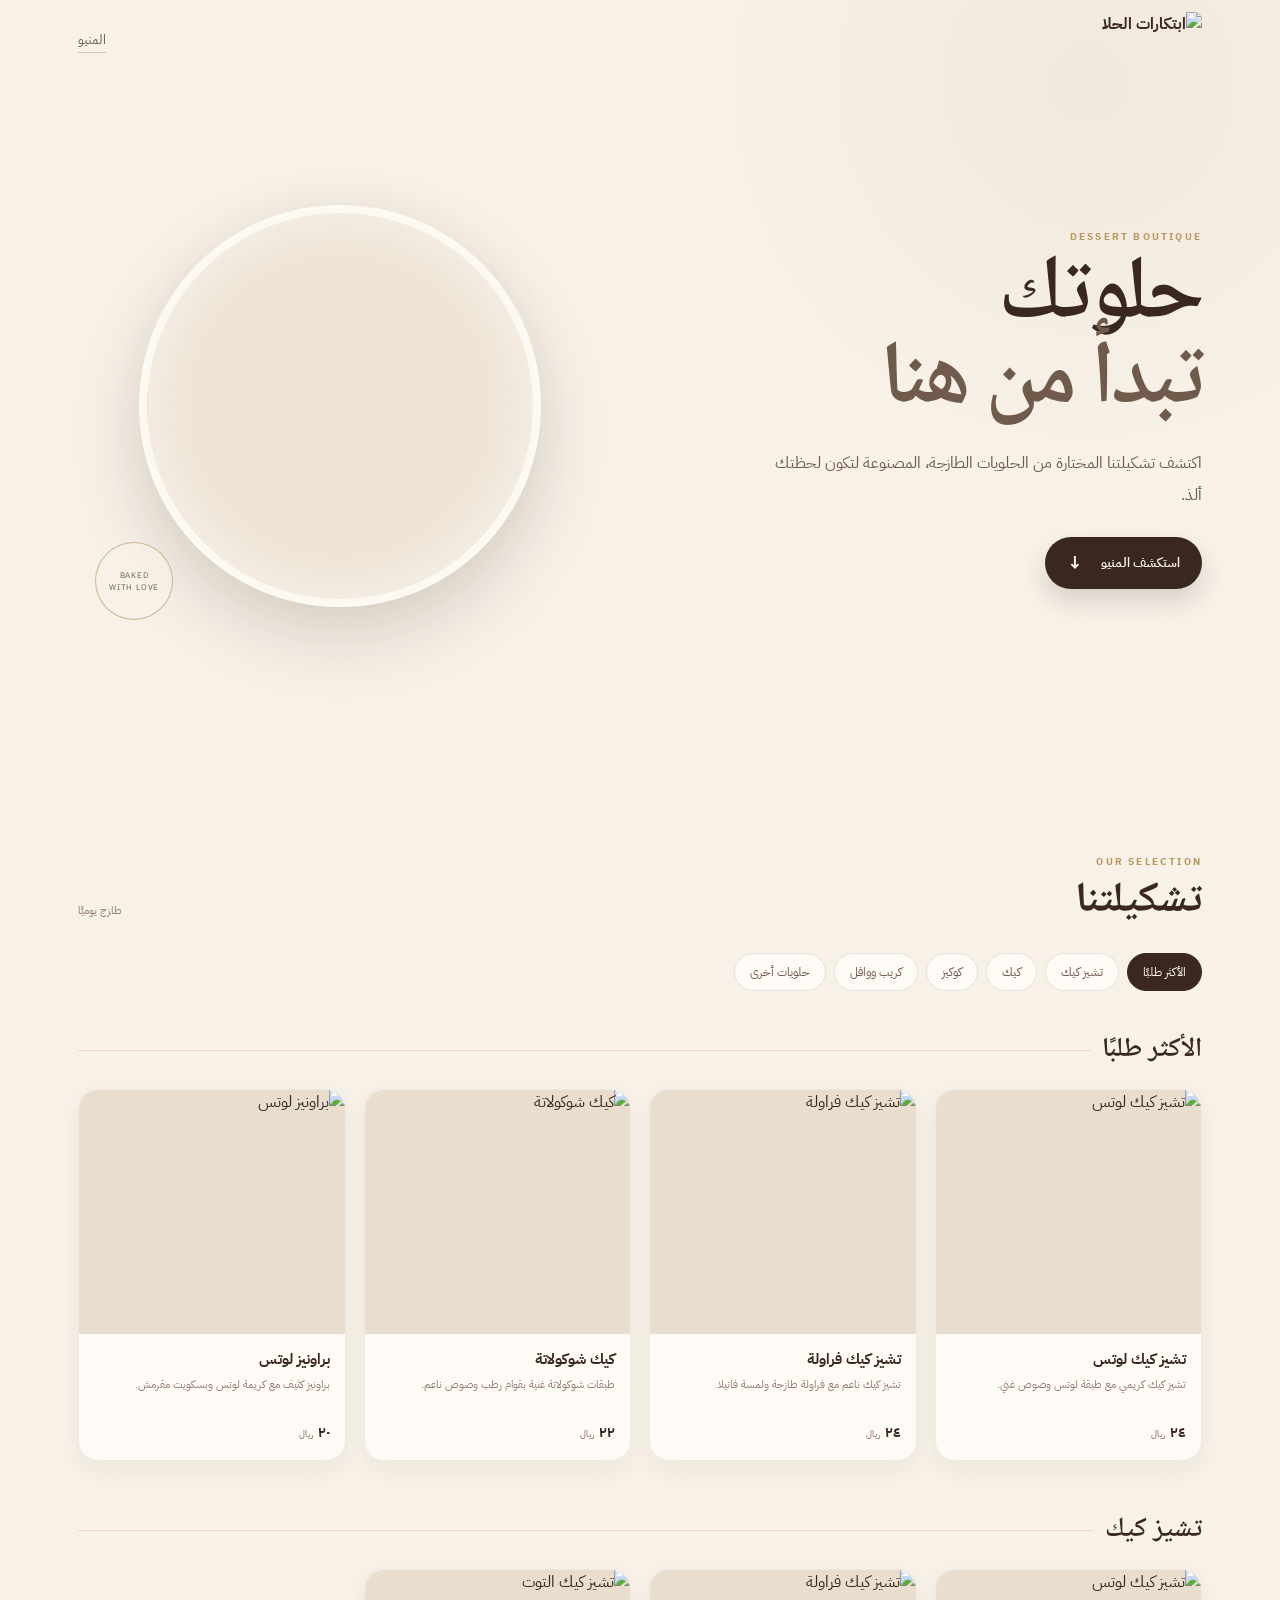
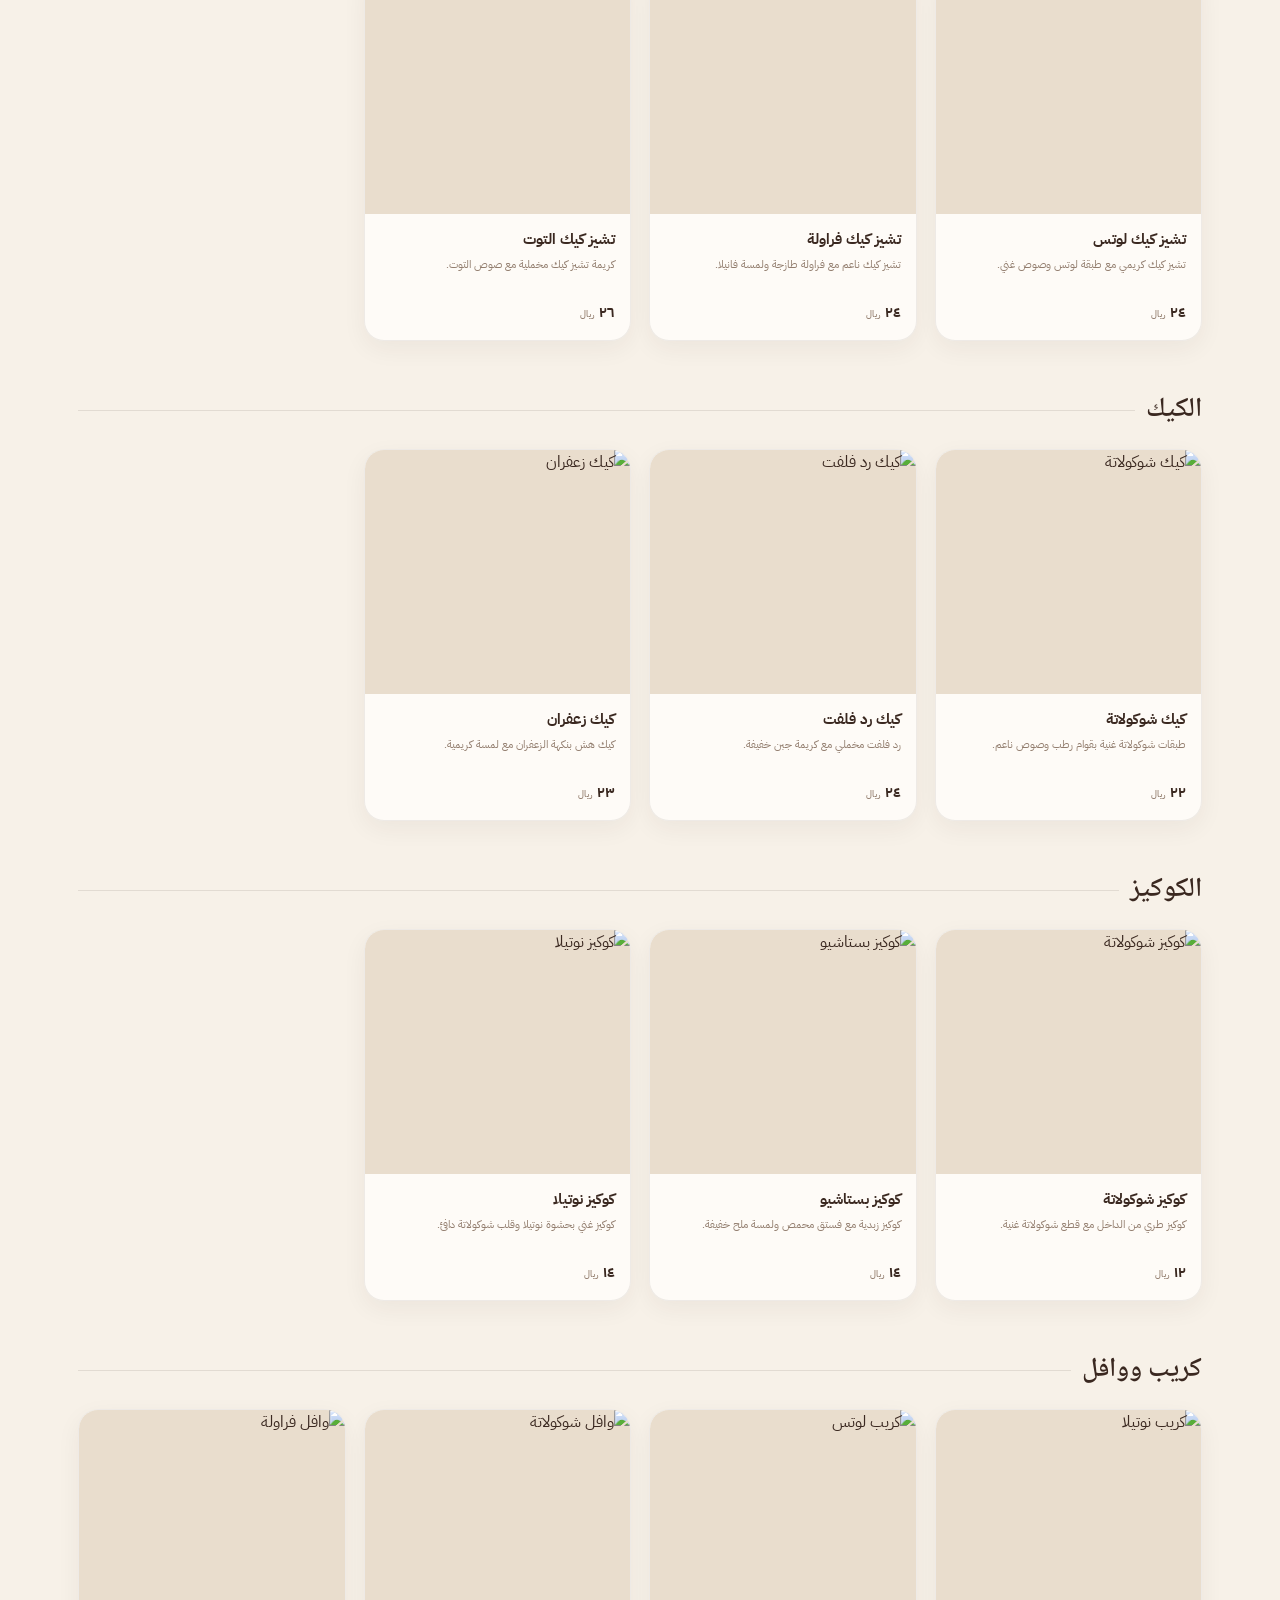
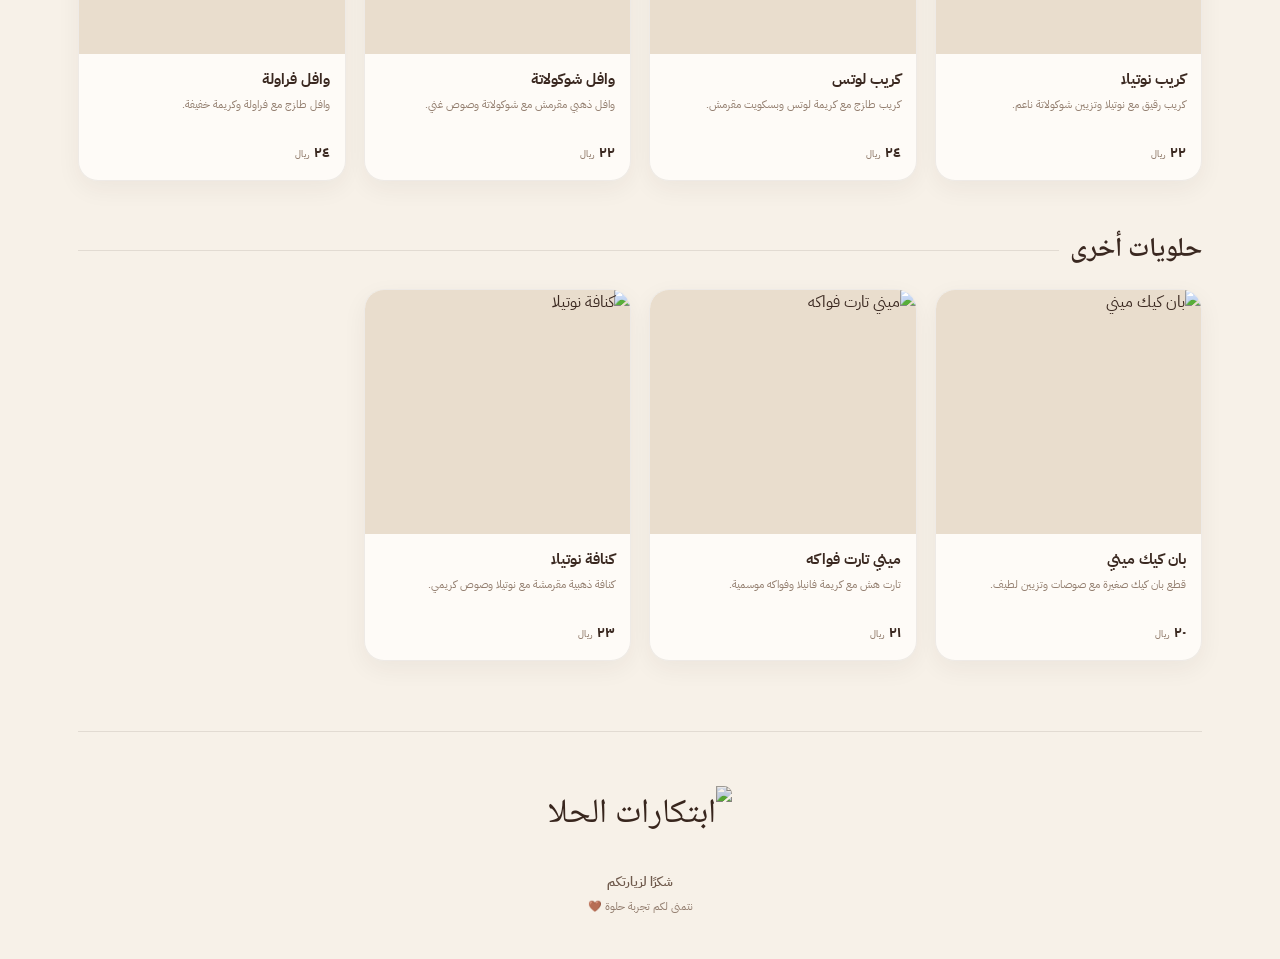
==== commit 0a56fed3: "Add files via upload" ====
--- a/index.html
+++ b/index.html
@@ -1,348 +1,104 @@
-<!DOCTYPE html>
+<!doctype html>
 <html lang="ar" dir="rtl">
 <head>
-  <meta charset="UTF-8" />
-  <meta name="viewport" content="width=device-width, initial-scale=1.0" />
-  <title>الأنصار للمقاولات العامة | نبني اليوم ما يدوم غدًا</title>
-  <meta name="description" content="شركة مقاولات عامة متخصصة في أعمال البناء والإنشاءات والبنية التحتية. تصميم تجريبي لعرضه على العميل." />
-  <link rel="preconnect" href="https://fonts.googleapis.com" />
-  <link rel="preconnect" href="https://fonts.gstatic.com" crossorigin />
-  <link href="https://fonts.googleapis.com/css2?family=Tajawal:wght@300;400;500;700;800;900&family=Inter:wght@300;400;500;600;700;800&display=swap" rel="stylesheet" />
-  <link rel="stylesheet" href="index.css" />
+  <meta charset="utf-8">
+  <meta name="viewport" content="width=device-width, initial-scale=1, viewport-fit=cover">
+  <meta name="theme-color" content="#f7f1e8">
+  <meta name="description" content="منيو حلويات فاخر — تصفح التشكيلة والأسعار بسهولة.">
+  <title>حلوتك تبدأ من هنا | منيو الحلويات</title>
+  <link rel="preconnect" href="https://fonts.googleapis.com">
+  <link rel="preconnect" href="https://fonts.gstatic.com" crossorigin>
+  <link href="https://fonts.googleapis.com/css2?family=IBM+Plex+Sans+Arabic:wght@400;500;600;700&family=Noto+Naskh+Arabic:wght@500;600;700&display=swap" rel="stylesheet">
+  <link rel="stylesheet" href="css/style.css">
 </head>
 <body>
+  <div class="page-shell">
+    <header class="site-header" id="top">
+      <a class="brand" href="#top" aria-label="العودة إلى الرئيسية">
+        <!-- تم إضافة صورة الشعار هنا -->
+        <img src="4831c37d-f01c-44bc-b447-91001caf2cea.jpeg" alt="ابتكارات الحلا" class="logo-image">
+        
+        <!-- تم إخفاء النصوص الأصلية بصرياً فقط بدون حذفها -->
+        <span class="brand-mark visually-hidden" aria-hidden="true">س</span>
+        <span class="brand-name visually-hidden">سُكّر</span>
+      </a>
+      <a class="header-menu-link" href="#menu">المنيو</a>
+    </header>
 
-  <!-- ===================== NAVBAR ===================== -->
-  <header class="navbar" id="navbar">
-    <div class="nav-container">
-      <a href="index.html" class="nav-logo">
-        <span class="logo-mark">الأنصار</span>
-        <span class="logo-sub">للمقاولات العامة</span>
-      </a>
+    <main>
+      <section class="hero" aria-labelledby="hero-title">
+        <div class="hero-copy">
+          <span class="eyebrow">DESSERT BOUTIQUE</span>
+          <h1 id="hero-title">حلوتك<br><em>تبدأ من هنا</em></h1>
+          <p>اكتشف تشكيلتنا المختارة من الحلويات الطازجة، المصنوعة لتكون لحظتك ألذ.</p>
+          <a class="primary-btn" href="#menu">استكشف المنيو <span aria-hidden="true">↓</span></a>
+        </div>
+        <div class="hero-visual" aria-hidden="true">
+          <div class="hero-glow"></div>
+          <div class="hero-image-wrap">
+            <img
+              src="https://images.unsplash.com/photo-1578985545062-69928b1d9587?auto=format&fit=crop&w=1000&q=82"
+              alt=""
+              fetchpriority="high"
+            >
+          </div>
+          <span class="hero-stamp">BAKED<br>WITH LOVE</span>
+        </div>
+      </section>
 
-      <nav class="nav-menu" id="navMenu">
-        <a href="index.html" class="nav-link active">الرئيسية</a>
-        <a href="about.html" class="nav-link">من نحن</a>
-        <a href="services.html" class="nav-link">خدماتنا</a>
-        <a href="projects.html" class="nav-link">مشاريعنا</a>
-        <a href="careers.html" class="nav-link">الوظائف</a>
-        <a href="news.html" class="nav-link">الأخبار</a>
-        <a href="contact.html" class="nav-link">تواصل معنا</a>
-        <div class="nav-lang">
-          <a href="#" class="lang-link active">العربية</a>
-          <span class="lang-sep">|</span>
-          <a href="#" class="lang-link">English</a>
+      <section class="menu-section" id="menu" aria-labelledby="menu-title">
+        <div class="section-heading">
+          <div>
+            <span class="eyebrow">OUR SELECTION</span>
+            <h2 id="menu-title">تشكيلتنا</h2>
+          </div>
+          <span class="section-note">طازج يوميًا</span>
         </div>
-        <a href="contact.html" class="btn btn-quote">طلب عرض سعر</a>
-      </nav>
 
-      <button class="nav-toggle" id="navToggle" aria-label="القائمة">
-        <span></span><span></span><span></span>
-      </button>
+        <nav class="categories" id="categories" aria-label="أقسام المنيو">
+          <button class="category-chip active" data-category="popular">الأكثر طلبًا</button>
+          <button class="category-chip" data-category="cheesecake">تشيز كيك</button>
+          <button class="category-chip" data-category="cakes">كيك</button>
+          <button class="category-chip" data-category="cookies">كوكيز</button>
+          <button class="category-chip" data-category="crepe-waffle">كريب ووافل</button>
+          <button class="category-chip" data-category="other">حلويات أخرى</button>
+        </nav>
+
+        <div id="product-sections" class="product-sections" aria-live="polite"></div>
+      </section>
+    </main>
+
+    <footer class="footer">
+      <div class="footer-logo">
+        <!-- تم إضافة الشعار في الفوتر أيضاً مع إخفاء النص الأصلي -->
+        <img src="4831c37d-f01c-44bc-b447-91001caf2cea.jpeg" alt="ابتكارات الحلا" class="footer-logo-image">
+        <span class="visually-hidden">سُكّر</span>
+      </div>
+      <p>شكرًا لزيارتكم</p>
+      <span>نتمنى لكم تجربة حلوة <span aria-hidden="true">🤎</span></span>
+    </footer>
+  </div>
+
+  <button class="to-top" id="toTop" aria-label="العودة إلى أعلى الصفحة">↑</button>
+
+  <div class="modal-backdrop" id="modalBackdrop" hidden></div>
+  <section class="product-sheet" id="productSheet" role="dialog" aria-modal="true" aria-labelledby="sheetTitle" aria-describedby="sheetDescription" hidden>
+    <button class="sheet-close" id="sheetClose" aria-label="إغلاق">×</button>
+    <div class="sheet-image-wrap">
+      <img id="sheetImage" src="" alt="">
     </div>
-  </header>
-
-  <!-- ===================== HERO ===================== -->
-  <section class="hero" id="hero">
-    <div class="hero-bg">
-      <img src="https://images.unsplash.com/photo-1503387762-592deb58ef4e?auto=format&fit=crop&w=1920&q=80" alt="مشروع إنشاءات" />
-      <div class="hero-overlay"></div>
-    </div>
-
-    <div class="hero-content">
-      <div class="hero-badge reveal">شركة مقاولات عامة</div>
-      <h1 class="hero-title reveal">
-        نبني اليوم
-        <span class="accent">ما يدوم غدًا</span>
-      </h1>
-      <p class="hero-subtitle reveal">
-        نُقدّم حلولاً متكاملة في مجال المقاولات العامة والإنشاءات والبنية التحتية،
-        بجودة عالية والتزام تام بالمعايير الهندسية والمواعيد.
-      </p>
-      <div class="hero-actions reveal">
-        <a href="services.html" class="btn btn-primary">اكتشف خدماتنا</a>
-        <a href="contact.html" class="btn btn-outline">تواصل معنا</a>
-      </div>
-    </div>
-
-    <div class="hero-scroll">
-      <span></span>
+    <div class="sheet-content">
+      <span class="sheet-kicker" id="sheetCategory"></span>
+      <h2 id="sheetTitle"></h2>
+      <p id="sheetDescription"></p>
+      <div class="sheet-price" id="sheetPrice"></div>
+      <button class="close-label" id="sheetCloseLabel">إغلاق</button>
     </div>
   </section>
 
-  <!-- ===================== ABOUT PREVIEW ===================== -->
-  <section class="section about-preview" id="aboutPreview">
-    <div class="container">
-      <div class="about-grid">
-        <div class="about-media reveal">
-          <img src="https://images.unsplash.com/photo-1541888946425-d81bb19240f5?auto=format&fit=crop&w=900&q=80" alt="فريق هندسي" />
-          <div class="about-media-badge">
-            <span class="big">١٥+</span>
-            <span class="small">سنوات خبرة (تجريبي)</span>
-          </div>
-        </div>
-        <div class="about-text reveal">
-          <div class="section-tag">من نحن</div>
-          <h2 class="section-title">شريكك في بناء المستقبل</h2>
-          <p class="lead">
-            نحن شركة مقاولات عامة تسعى لتقديم أعمال إنشائية تجمع بين الدقة الهندسية
-            والجودة العالية. نعمل بشغف لإنجاز مشاريع تدوم وتتحدث عن نفسها.
-          </p>
-          <ul class="check-list">
-            <li>فريق هندسي وفني ذو كفاءة عالية</li>
-            <li>التزام تام بمعايير الجودة والسلامة</li>
-            <li>إدارة مشاريع احترافية من الصفر حتى التسليم</li>
-            <li>شفافية تامة في التعامل والعروض</li>
-          </ul>
-          <a href="about.html" class="btn btn-ghost">اقرأ المزيد عنا</a>
-        </div>
-      </div>
-    </div>
-  </section>
-
-  <!-- ===================== SERVICES ===================== -->
-  <section class="section services" id="services">
-    <div class="container">
-      <div class="section-head reveal">
-        <div class="section-tag">خدماتنا</div>
-        <h2 class="section-title light">ماذا نقدّم لك</h2>
-        <p class="section-desc">حلول متكاملة تغطي كامل دورة المشروع الإنشائي.</p>
-      </div>
-
-      <div class="services-grid">
-        <a href="services.html" class="service-card reveal">
-          <div class="service-icon">🏗️</div>
-          <h3>المقاولات العامة</h3>
-          <p>تنفيذ المشاريع الإنشائية بمختلف أنواعها وبأعلى معايير الجودة.</p>
-        </a>
-        <a href="services.html" class="service-card reveal">
-          <div class="service-icon">🏢</div>
-          <h3>الأعمال الإنشائية</h3>
-          <p>بناء المباني السكنية والتجارية والصناعية بكفاءة عالية.</p>
-        </a>
-        <a href="services.html" class="service-card reveal">
-          <div class="service-icon">⚙️</div>
-          <h3>الأعمال المدنية</h3>
-          <p>أساسات، خرسانة، وتشطيبات مدنية متقنة ومتينة.</p>
-        </a>
-        <a href="services.html" class="service-card reveal">
-          <div class="service-icon">🌐</div>
-          <h3>البنية التحتية</h3>
-          <p>شبكات مياه، صرف، وكهرباء تدعم نمو المجتمعات.</p>
-        </a>
-        <a href="services.html" class="service-card reveal">
-          <div class="service-icon">🛣️</div>
-          <h3>أعمال الطرق</h3>
-          <p>إنشاء وصيانة الطرق والمسارات بجودة هندسية عالية.</p>
-        </a>
-        <a href="services.html" class="service-card reveal">
-          <div class="service-icon">📋</div>
-          <h3>إدارة المشاريع</h3>
-          <p>تخطيط وإشراف وتنفيذ يضمن التسليم في الوقت والميزانية.</p>
-        </a>
-      </div>
-    </div>
-  </section>
-
-  <!-- ===================== FEATURED PROJECTS ===================== -->
-  <section class="section featured-projects" id="featuredProjects">
-    <div class="container">
-      <div class="section-head reveal">
-        <div class="section-tag">مشاريعنا</div>
-        <h2 class="section-title">نماذج من أعمالنا</h2>
-        <p class="section-desc">مشاريع تجريبية لعرض نوعية الأعمال (Demo Content).</p>
-      </div>
-
-      <div class="projects-grid">
-        <article class="project-card reveal">
-          <div class="project-img">
-            <img src="https://images.unsplash.com/photo-1486406146926-c627a92ad1ab?auto=format&fit=crop&w=800&q=80" alt="برج تجاري" />
-            <span class="project-cat">إنشاءات</span>
-          </div>
-          <div class="project-body">
-            <h3>برج الأعمال التجاري</h3>
-            <div class="project-meta">الرياض · مشروع تجريبي</div>
-            <p>مبنى تجاري متعدد الأدوار صُمم بأحدث المعايير الإنشائية.</p>
-          </div>
-        </article>
-
-        <article class="project-card reveal">
-          <div class="project-img">
-            <img src="https://images.unsplash.com/photo-1518709268805-4e9042af9f23?auto=format&fit=crop&w=800&q=80" alt="بنية تحتية" />
-            <span class="project-cat">بنية تحتية</span>
-          </div>
-          <div class="project-body">
-            <h3>شبكة البنية التحتية</h3>
-            <div class="project-meta">الرياض · مشروع تجريبي</div>
-            <p>شبكات مياه وصرف متكاملة تخدم الأحياء السكنية.</p>
-          </div>
-        </article>
-
-        <article class="project-card reveal">
-          <div class="project-img">
-            <img src="https://images.unsplash.com/photo-1519003722824-194d4455a60c?auto=format&fit=crop&w=800&q=80" alt="طريق" />
-            <span class="project-cat">طرق</span>
-          </div>
-          <div class="project-body">
-            <h3>تطوير المسار الرئيسي</h3>
-            <div class="project-meta">خارج الرياض · مشروع تجريبي</div>
-            <p>إنشاء طريق رئيسي بطبقات أساس متينة ومعايير سلامة.</p>
-          </div>
-        </article>
-      </div>
-
-      <div class="center-cta reveal">
-        <a href="projects.html" class="btn btn-primary">عرض كل المشاريع</a>
-      </div>
-    </div>
-  </section>
-
-  <!-- ===================== WHY CHOOSE US ===================== -->
-  <section class="section why-us" id="whyUs">
-    <div class="container">
-      <div class="section-head reveal">
-        <div class="section-tag">لماذا نحن</div>
-        <h2 class="section-title light">ما الذي يميزنا</h2>
-      </div>
-
-      <div class="why-grid">
-        <div class="why-item reveal">
-          <div class="why-num">٠١</div>
-          <h3>الجودة أولًا</h3>
-          <p>نعتمد معايير هندسية صارمة في كل مرحلة من مراحل العمل.</p>
-        </div>
-        <div class="why-item reveal">
-          <div class="why-num">٠٢</div>
-          <h3>الالتزام بالموعد</h3>
-          <p>نسلّم مشاريعنا في الوقت المتفق عليه دون تنازل عن الجودة.</p>
-        </div>
-        <div class="why-item reveal">
-          <div class="why-num">٠٣</div>
-          <h3>فريق محترف</h3>
-          <p>مهندسون وفنيون ذوو خبرة يديرون العمل بكفاءة ودقة.</p>
-        </div>
-        <div class="why-item reveal">
-          <div class="why-num">٠٤</div>
-          <h3>الشفافية</h3>
-          <p>عروض واضحة وتقارير دورية تبقيك على اطلاع دائم.</p>
-        </div>
-      </div>
-    </div>
-  </section>
-
-  <!-- ===================== STATISTICS ===================== -->
-  <section class="section stats" id="stats">
-    <div class="container">
-      <div class="stats-grid">
-        <!-- DEMO CONTENT: استبدل الأرقام بالحقيقية -->
-        <div class="stat-item reveal">
-          <div class="stat-num" data-count="15" data-suffix="+">٠</div>
-          <div class="stat-label">سنوات خبرة (تجريبي)</div>
-        </div>
-        <div class="stat-item reveal">
-          <div class="stat-num" data-count="120" data-suffix="+">٠</div>
-          <div class="stat-label">مشروع منجز (تجريبي)</div>
-        </div>
-        <div class="stat-item reveal">
-          <div class="stat-num" data-count="350" data-suffix="+">٠</div>
-          <div class="stat-label">عميل (تجريبي)</div>
-        </div>
-        <div class="stat-item reveal">
-          <div class="stat-num" data-count="100" data-suffix="%">٠</div>
-          <div class="stat-label">التزام بالجودة</div>
-        </div>
-      </div>
-    </div>
-  </section>
-
-  <!-- ===================== QUALITY & SAFETY ===================== -->
-  <section class="section quality" id="quality">
-    <div class="container">
-      <div class="quality-grid">
-        <div class="quality-text reveal">
-          <div class="section-tag">الجودة والسلامة</div>
-          <h2 class="section-title">السلامة جزء من جودتنا</h2>
-          <p class="lead">
-            نضع صحة وسلامة فريقنا وشركائنا في مقدمة أولوياتنا. بيئات عمل آمنة،
-            ومعايير تشغيل واضحة، هي أساس كل مشروع ننفّذه.
-          </p>
-          <div class="quality-points">
-            <div class="q-point"><span>✓</span> خطط سلامة معتمدة في المواقع</div>
-            <div class="q-point"><span>✓</span> تدريب مستمر للفرق الميدانية</div>
-            <div class="q-point"><span>✓</span> متابعة جودة دورية للأعمال</div>
-          </div>
-        </div>
-        <div class="quality-media reveal">
-          <img src="https://images.unsplash.com/photo-1581094794329-c8112a89af12?auto=format&fit=crop&w=900&q=80" alt="السلامة في مواقع العمل" />
-        </div>
-      </div>
-    </div>
-  </section>
-
-  <!-- ===================== CTA ===================== -->
-  <section class="section cta-band" id="ctaBand">
-    <div class="container">
-      <div class="cta-inner reveal">
-        <h2>هل لديك مشروع تود تنفيذه؟</h2>
-        <p>دعنا نقدّم لك عرضًا مبدئيًا يناسب احتياجك.</p>
-        <a href="contact.html" class="btn btn-primary">اطلب عرض سعر</a>
-      </div>
-    </div>
-  </section>
-
-  <!-- ===================== FOOTER ===================== -->
-  <footer class="footer">
-    <div class="container">
-      <div class="footer-grid">
-        <div class="footer-col footer-brand">
-          <div class="footer-logo">
-            <span class="logo-mark">الأنصار</span>
-            <span class="logo-sub">للمقاولات العامة</span>
-          </div>
-          <p>نبني اليوم ما يدوم غدًا. شريكك في الإنشاءات والبنية التحتية.</p>
-          <div class="footer-social">
-            <a href="#" aria-label="Twitter">𝕏</a>
-            <a href="#" aria-label="LinkedIn">in</a>
-            <a href="#" aria-label="Instagram">◎</a>
-          </div>
-        </div>
-
-        <div class="footer-col">
-          <h4>روابط سريعة</h4>
-          <ul>
-            <li><a href="index.html">الرئيسية</a></li>
-            <li><a href="about.html">من نحن</a></li>
-            <li><a href="projects.html">مشاريعنا</a></li>
-            <li><a href="news.html">الأخبار</a></li>
-          </ul>
-        </div>
-
-        <div class="footer-col">
-          <h4>خدماتنا</h4>
-          <ul>
-            <li><a href="services.html">المقاولات العامة</a></li>
-            <li><a href="services.html">الأعمال الإنشائية</a></li>
-            <li><a href="services.html">البنية التحتية</a></li>
-            <li><a href="services.html">إدارة المشاريع</a></li>
-          </ul>
-        </div>
-
-        <div class="footer-col">
-          <h4>تواصل معنا</h4>
-          <ul class="footer-contact">
-            <li>📞 +966 53 222 2195</li>
-            <li>📍 الرياض، المملكة العربية السعودية</li>
-            <li>✉️ info@demo.com</li>
-          </ul>
-        </div>
-      </div>
-
-      <div class="footer-bottom">
-        <p>© <span id="year"></span> الأنصار للمقاولات العامة. جميع الحقوق محفوظة. (تصميم تجريبي)</p>
-      </div>
-    </div>
-  </footer>
-
-  <script src="index.js"></script>
+  <noscript>
+    <div class="noscript">يرجى تفعيل JavaScript لعرض المنيو التفاعلي.</div>
+  </noscript>
+  <script src="js/app.js" defer></script>
 </body>
-</html>
+</html>
--- a/css/style.css
+++ b/css/style.css
@@ -0,0 +1,654 @@
+/* =========================================================
+   Premium Arabic Dessert Menu
+   Mobile-first / RTL / Vanilla CSS
+   ========================================================= */
+
+/* --- الإضافات الجديدة الخاصة بالشعار والأنيميشن --- */
+
+/* كلاس لإخفاء العناصر الأصلية بصرياً فقط بدون حذفها من الكود */
+.visually-hidden {
+  position: absolute !important;
+  width: 1px !important;
+  height: 1px !important;
+  padding: 0 !important;
+  margin: -1px !important;
+  overflow: hidden !important;
+  clip: rect(0, 0, 0, 0) !important;
+  white-space: nowrap !important;
+  border: 0 !important;
+}
+
+/* تنسيق صورة الشعار في الهيدر */
+.logo-image {
+  height: 58px; /* ارتفاع مناسب للشعار */
+  width: auto;
+  display: block;
+  transition: transform 0.3s ease, filter 0.3s ease; /* إعداد الأنيميشن */
+  border-radius: 8px; /* حواف ناعمة قليلاً للصورة */
+}
+
+/* تنسيق صورة الشعار في الفوتر */
+.footer-logo-image {
+  height: 70px;
+  width: auto;
+  margin: 0 auto;
+  border-radius: 8px;
+  mix-blend-mode: multiply; /* لجعل خلفية الشعار تندمج مع لون الفوتر إذا أمكن */
+}
+
+/* أنيميشن الشعار عند مرور الماوس (تكبير بسيط وظل) */
+.brand:hover .logo-image {
+  transform: scale(1.05);
+  filter: drop-shadow(0 5px 8px rgba(183, 150, 97, 0.3));
+}
+
+/* --------------------------------------------------------- */
+
+:root {
+  --cream: #f7f1e8;
+  --paper: #fffdf9;
+  --beige: #e9ddcd;
+  --beige-2: #d9c6af;
+  --brown: #3a2820;
+  --brown-soft: #6f5a4c;
+  --brown-muted: #927d6e;
+  --gold: #b79661;
+  --line: rgba(58, 40, 32, .11);
+  --shadow: 0 18px 45px rgba(58, 40, 32, .09);
+  --radius-lg: 28px;
+  --radius-md: 20px;
+  --radius-sm: 14px;
+  --serif: "Noto Naskh Arabic", Georgia, serif;
+  --sans: "IBM Plex Sans Arabic", system-ui, sans-serif;
+}
+
+* { box-sizing: border-box; }
+
+html {
+  scroll-behavior: smooth;
+  scroll-padding-top: 88px;
+}
+
+body {
+  margin: 0;
+  background:
+    radial-gradient(circle at 85% 2%, rgba(183, 150, 97, .09), transparent 24rem),
+    var(--cream);
+  color: var(--brown);
+  font-family: var(--sans);
+  -webkit-font-smoothing: antialiased;
+  text-rendering: optimizeLegibility;
+  overflow-x: hidden;
+}
+
+body.modal-open { overflow: hidden; }
+
+img { display: block; max-width: 100%; }
+
+button, a { -webkit-tap-highlight-color: transparent; }
+
+button { font: inherit; }
+
+a { color: inherit; text-decoration: none; }
+
+.page-shell {
+  width: min(1180px, 100%);
+  margin: 0 auto;
+  padding: 0 18px;
+}
+
+.site-header {
+  height: 72px;
+  display: flex;
+  align-items: center;
+  justify-content: space-between;
+  position: relative;
+  z-index: 10;
+}
+
+.brand {
+  display: inline-flex;
+  align-items: center;
+  gap: 0; /* تم التعديل إلى 0 بدلاً من 9px لتجنب أي مسافات زائدة بعد إخفاء النص */
+  font-weight: 700;
+}
+
+.brand-mark {
+  width: 34px;
+  height: 34px;
+  border: 1px solid rgba(183, 150, 97, .55);
+  border-radius: 50%;
+  display: grid;
+  place-items: center;
+  font-family: var(--serif);
+  font-size: 20px;
+  line-height: 1;
+}
+
+.brand-name {
+  font-family: var(--serif);
+  font-size: 23px;
+}
+
+.header-menu-link {
+  font-size: 13px;
+  color: var(--brown-soft);
+  border-bottom: 1px solid var(--beige-2);
+  padding-bottom: 3px;
+}
+
+.hero {
+  min-height: 610px;
+  display: grid;
+  align-items: center;
+  grid-template-columns: 1fr;
+  gap: 30px;
+  padding: 32px 0 58px;
+}
+
+.hero-copy {
+  order: 2;
+  position: relative;
+  z-index: 2;
+  max-width: 560px;
+  animation: fadeUp .8s cubic-bezier(.2,.7,.2,1) both;
+}
+
+.eyebrow {
+  display: inline-block;
+  font-size: 10px;
+  letter-spacing: .22em;
+  color: var(--gold);
+  font-weight: 700;
+  margin-bottom: 12px;
+}
+
+.hero h1 {
+  margin: 0;
+  font-family: var(--serif);
+  font-size: clamp(54px, 14vw, 86px);
+  line-height: .94;
+  font-weight: 600;
+  letter-spacing: -.035em;
+}
+
+.hero h1 em {
+  font-style: normal;
+  color: var(--brown-soft);
+}
+
+.hero p {
+  margin: 22px 0 26px;
+  max-width: 440px;
+  color: var(--brown-soft);
+  font-size: 15px;
+  line-height: 2;
+}
+
+.primary-btn {
+  display: inline-flex;
+  align-items: center;
+  justify-content: center;
+  gap: 18px;
+  min-height: 52px;
+  padding: 0 22px;
+  border-radius: 999px;
+  background: var(--brown);
+  color: #fffaf3;
+  font-size: 13px;
+  font-weight: 600;
+  box-shadow: 0 12px 25px rgba(58, 40, 32, .16);
+  transition: transform .25s ease, box-shadow .25s ease;
+}
+
+.primary-btn span { font-size: 18px; }
+
+.primary-btn:hover {
+  transform: translateY(-2px);
+  box-shadow: 0 15px 30px rgba(58, 40, 32, .2);
+}
+
+.primary-btn:active { transform: scale(.98); }
+
+.hero-visual {
+  order: 1;
+  position: relative;
+  width: min(92vw, 510px);
+  justify-self: center;
+  aspect-ratio: 1 / 1;
+  display: grid;
+  place-items: center;
+  animation: heroIn 1s cubic-bezier(.2,.7,.2,1) both;
+}
+
+.hero-glow {
+  position: absolute;
+  width: 72%;
+  height: 72%;
+  border-radius: 50%;
+  background: rgba(183, 150, 97, .14);
+  filter: blur(25px);
+}
+
+.hero-image-wrap {
+  position: relative;
+  width: 79%;
+  aspect-ratio: 1 / 1;
+  border-radius: 50%;
+  overflow: hidden;
+  border: 8px solid rgba(255, 253, 249, .74);
+  box-shadow: 0 28px 70px rgba(58, 40, 32, .17);
+}
+
+.hero-image-wrap img {
+  width: 100%;
+  height: 100%;
+  object-fit: cover;
+  object-position: center;
+  transform: scale(1.04);
+}
+
+.hero-stamp {
+  position: absolute;
+  bottom: 8%;
+  left: 2%;
+  width: 78px;
+  height: 78px;
+  border: 1px solid rgba(183, 150, 97, .65);
+  border-radius: 50%;
+  display: grid;
+  place-items: center;
+  text-align: center;
+  font-size: 8px;
+  line-height: 1.55;
+  letter-spacing: .1em;
+  color: var(--brown-soft);
+  background: rgba(247, 241, 232, .82);
+  backdrop-filter: blur(7px);
+}
+
+.menu-section { padding: 34px 0 70px; }
+
+.section-heading {
+  display: flex;
+  align-items: end;
+  justify-content: space-between;
+  gap: 18px;
+  margin-bottom: 20px;
+}
+
+.section-heading h2 {
+  margin: 0;
+  font-family: var(--serif);
+  font-size: 42px;
+  line-height: 1;
+}
+
+.section-note {
+  font-size: 11px;
+  color: var(--brown-muted);
+  padding-bottom: 4px;
+}
+
+.categories {
+  position: sticky;
+  top: 0;
+  z-index: 8;
+  display: flex;
+  gap: 8px;
+  overflow-x: auto;
+  padding: 10px 0 14px;
+  margin: 0 -18px 22px;
+  padding-right: 18px;
+  padding-left: 18px;
+  background: rgba(247, 241, 232, .88);
+  backdrop-filter: blur(13px);
+  scrollbar-width: none;
+}
+
+.categories::-webkit-scrollbar { display: none; }
+
+.category-chip {
+  flex: 0 0 auto;
+  border: 1px solid var(--line);
+  background: rgba(255, 253, 249, .75);
+  color: var(--brown-soft);
+  padding: 9px 15px;
+  border-radius: 999px;
+  font-size: 12px;
+  cursor: pointer;
+  transition: background .2s ease, color .2s ease, border-color .2s ease, transform .2s ease;
+}
+
+.category-chip.active {
+  background: var(--brown);
+  color: #fffaf3;
+  border-color: var(--brown);
+}
+
+.category-chip:active { transform: scale(.97); }
+
+.product-section {
+  scroll-margin-top: 76px;
+  margin-bottom: 46px;
+}
+
+.product-section:last-child { margin-bottom: 0; }
+
+.product-section-title {
+  display: flex;
+  align-items: center;
+  gap: 11px;
+  margin-bottom: 16px;
+}
+
+.product-section-title h3 {
+  margin: 0;
+  font-family: var(--serif);
+  font-size: 27px;
+  font-weight: 600;
+}
+
+.title-line {
+  height: 1px;
+  flex: 1;
+  background: var(--line);
+}
+
+.products-grid {
+  display: grid;
+  grid-template-columns: repeat(2, minmax(0, 1fr));
+  gap: 12px;
+}
+
+.product-card {
+  position: relative;
+  overflow: hidden;
+  border: 1px solid rgba(58, 40, 32, .08);
+  border-radius: var(--radius-md);
+  background: rgba(255, 253, 249, .84);
+  box-shadow: 0 8px 25px rgba(58, 40, 32, .055);
+  cursor: pointer;
+  transition: transform .28s ease, box-shadow .28s ease, border-color .28s ease;
+  opacity: 0;
+  transform: translateY(14px);
+}
+
+.product-card.revealed {
+  opacity: 1;
+  transform: translateY(0);
+  transition: opacity .55s ease, transform .55s cubic-bezier(.2,.7,.2,1), box-shadow .28s ease;
+}
+
+.product-card:hover {
+  transform: translateY(-4px);
+  box-shadow: var(--shadow);
+  border-color: rgba(183, 150, 97, .22);
+}
+
+.product-card:active { transform: scale(.985); }
+
+.product-image {
+  width: 100%;
+  aspect-ratio: 1 / .92;
+  object-fit: cover;
+  background: var(--beige);
+  transition: transform .6s cubic-bezier(.2,.7,.2,1);
+}
+
+.product-card:hover .product-image { transform: scale(1.035); }
+
+.product-info { padding: 13px 13px 15px; }
+
+.product-name {
+  margin: 0 0 5px;
+  font-size: 14px;
+  line-height: 1.45;
+  font-weight: 700;
+}
+
+.product-desc {
+  margin: 0 0 11px;
+  color: var(--brown-muted);
+  font-size: 10.5px;
+  line-height: 1.7;
+  min-height: 34px;
+}
+
+.product-price {
+  display: flex;
+  align-items: baseline;
+  gap: 4px;
+  font-weight: 700;
+  font-size: 15px;
+}
+
+.product-price small {
+  font-size: 9px;
+  color: var(--brown-muted);
+  font-weight: 500;
+}
+
+.footer {
+  padding: 54px 0 42px;
+  text-align: center;
+  border-top: 1px solid var(--line);
+  color: var(--brown-soft);
+}
+
+.footer-logo {
+  font-family: var(--serif);
+  font-size: 34px;
+  color: var(--brown);
+  display: flex;
+  flex-direction: column;
+  align-items: center;
+}
+
+.footer p {
+  margin: 16px 0 2px;
+  font-size: 13px;
+  font-weight: 600;
+}
+
+.footer span {
+  font-size: 11px;
+  color: var(--brown-muted);
+}
+
+.to-top {
+  position: fixed;
+  z-index: 20;
+  left: 18px;
+  bottom: 18px;
+  width: 42px;
+  height: 42px;
+  border: 1px solid var(--line);
+  border-radius: 50%;
+  background: rgba(255, 253, 249, .92);
+  color: var(--brown);
+  box-shadow: 0 10px 28px rgba(58, 40, 32, .13);
+  cursor: pointer;
+  opacity: 0;
+  pointer-events: none;
+  transform: translateY(8px);
+  transition: opacity .25s ease, transform .25s ease;
+  backdrop-filter: blur(9px);
+}
+
+.to-top.visible {
+  opacity: 1;
+  pointer-events: auto;
+  transform: translateY(0);
+}
+
+.modal-backdrop {
+  position: fixed;
+  inset: 0;
+  z-index: 50;
+  background: rgba(30, 20, 15, .48);
+  backdrop-filter: blur(5px);
+  opacity: 0;
+  transition: opacity .25s ease;
+}
+
+.modal-backdrop.show { opacity: 1; }
+
+.product-sheet {
+  position: fixed;
+  z-index: 51;
+  left: 0;
+  right: 0;
+  bottom: 0;
+  width: min(620px, 100%);
+  margin: 0 auto;
+  overflow: hidden;
+  border-radius: 28px 28px 0 0;
+  background: var(--paper);
+  box-shadow: 0 -20px 70px rgba(30, 20, 15, .2);
+  transform: translateY(102%);
+  transition: transform .42s cubic-bezier(.2,.85,.2,1);
+  max-height: 91svh;
+  overflow-y: auto;
+}
+
+.product-sheet.show { transform: translateY(0); }
+
+.sheet-close {
+  position: absolute;
+  z-index: 3;
+  top: 14px;
+  left: 14px;
+  width: 36px;
+  height: 36px;
+  border: 1px solid rgba(58, 40, 32, .12);
+  border-radius: 50%;
+  background: rgba(255, 253, 249, .82);
+  color: var(--brown);
+  font-size: 24px;
+  line-height: 1;
+  cursor: pointer;
+  backdrop-filter: blur(8px);
+}
+
+.sheet-image-wrap {
+  width: 100%;
+  aspect-ratio: 1.45 / 1;
+  max-height: 52svh;
+  background: var(--beige);
+  overflow: hidden;
+}
+
+.sheet-image-wrap img {
+  width: 100%;
+  height: 100%;
+  object-fit: cover;
+}
+
+.sheet-content { padding: 23px 22px 28px; }
+
+.sheet-kicker {
+  color: var(--gold);
+  font-size: 10px;
+  letter-spacing: .14em;
+  font-weight: 700;
+}
+
+.sheet-content h2 {
+  margin: 6px 0 8px;
+  font-family: var(--serif);
+  font-size: 34px;
+  line-height: 1.2;
+}
+
+.sheet-content p {
+  margin: 0;
+  color: var(--brown-soft);
+  line-height: 1.9;
+  font-size: 13px;
+}
+
+.sheet-price {
+  margin-top: 17px;
+  font-size: 19px;
+  font-weight: 700;
+}
+
+.sheet-price::after {
+  content: " ريال";
+  color: var(--brown-muted);
+  font-size: 11px;
+  font-weight: 500;
+}
+
+.close-label {
+  margin-top: 20px;
+  width: 100%;
+  min-height: 48px;
+  border: 1px solid var(--line);
+  border-radius: 999px;
+  background: transparent;
+  color: var(--brown);
+  cursor: pointer;
+  font-size: 13px;
+  font-weight: 600;
+}
+
+.noscript {
+  position: fixed;
+  inset: 0;
+  z-index: 100;
+  display: grid;
+  place-items: center;
+  padding: 30px;
+  background: var(--cream);
+  text-align: center;
+}
+
+[hidden] { display: none !important; }
+
+@keyframes fadeUp {
+  from { opacity: 0; transform: translateY(18px); }
+  to { opacity: 1; transform: translateY(0); }
+}
+
+@keyframes heroIn {
+  from { opacity: 0; transform: scale(.94) translateY(12px); }
+  to { opacity: 1; transform: scale(1) translateY(0); }
+}
+
+@media (min-width: 680px) {
+  .page-shell { padding: 0 28px; }
+  .hero {
+    grid-template-columns: 1.05fr .95fr;
+    min-height: 680px;
+    gap: 20px;
+    padding-top: 20px;
+  }
+  .hero-copy { order: 1; }
+  .hero-visual { order: 2; width: min(44vw, 510px); }
+  .products-grid { grid-template-columns: repeat(3, minmax(0, 1fr)); gap: 16px; }
+  .categories { margin-left: -28px; margin-right: -28px; padding-left: 28px; padding-right: 28px; }
+}
+
+@media (min-width: 1024px) {
+  .site-header { height: 82px; }
+  .hero { min-height: 710px; padding-bottom: 82px; }
+  .hero h1 { font-size: clamp(70px, 7vw, 98px); }
+  .hero p { font-size: 16px; }
+  .menu-section { padding-top: 56px; }
+  .products-grid { grid-template-columns: repeat(4, minmax(0, 1fr)); gap: 18px; }
+  .product-info { padding: 15px 15px 17px; }
+  .product-name { font-size: 15px; }
+  .product-desc { font-size: 11px; }
+  .product-sheet { width: min(720px, 100%); }
+}
+
+@media (prefers-reduced-motion: reduce) {
+  html { scroll-behavior: auto; }
+  *, *::before, *::after {
+    animation-duration: .01ms !important;
+    animation-iteration-count: 1 !important;
+    transition-duration: .01ms !important;
+  }
+}
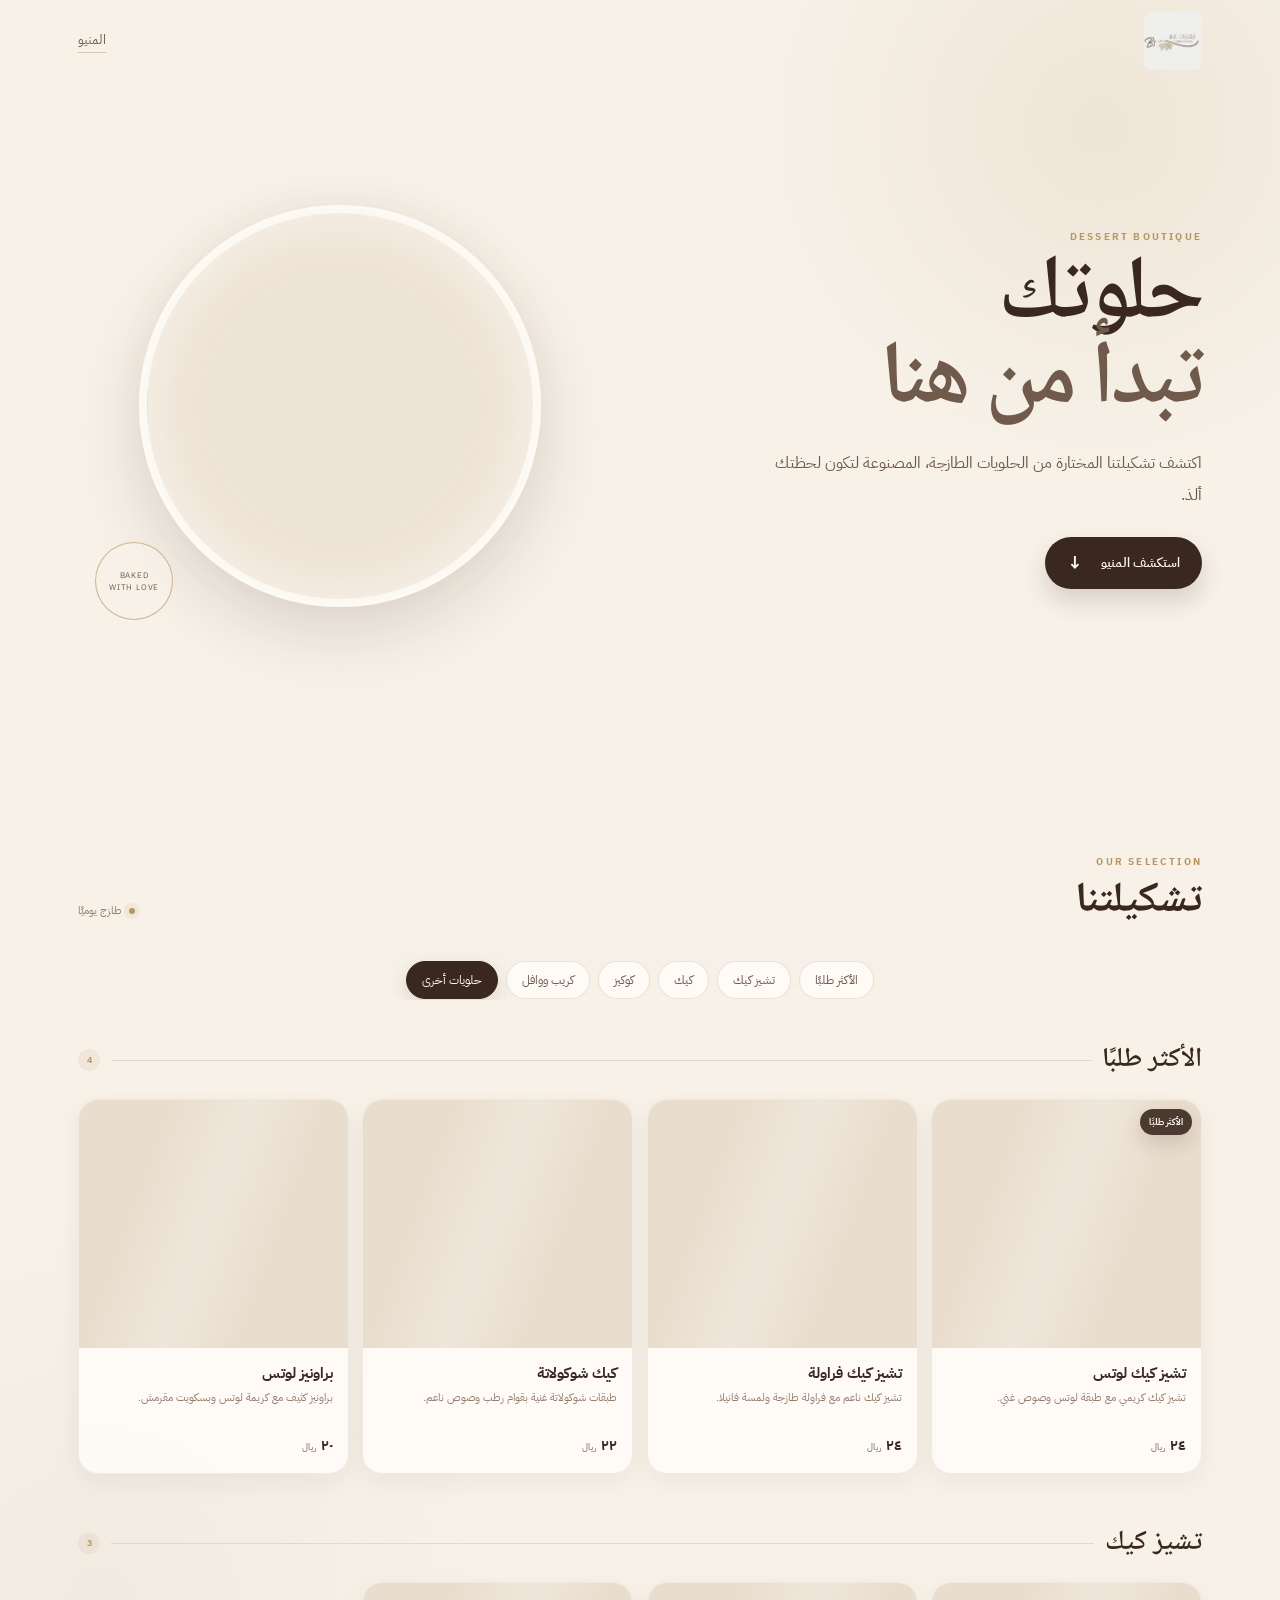
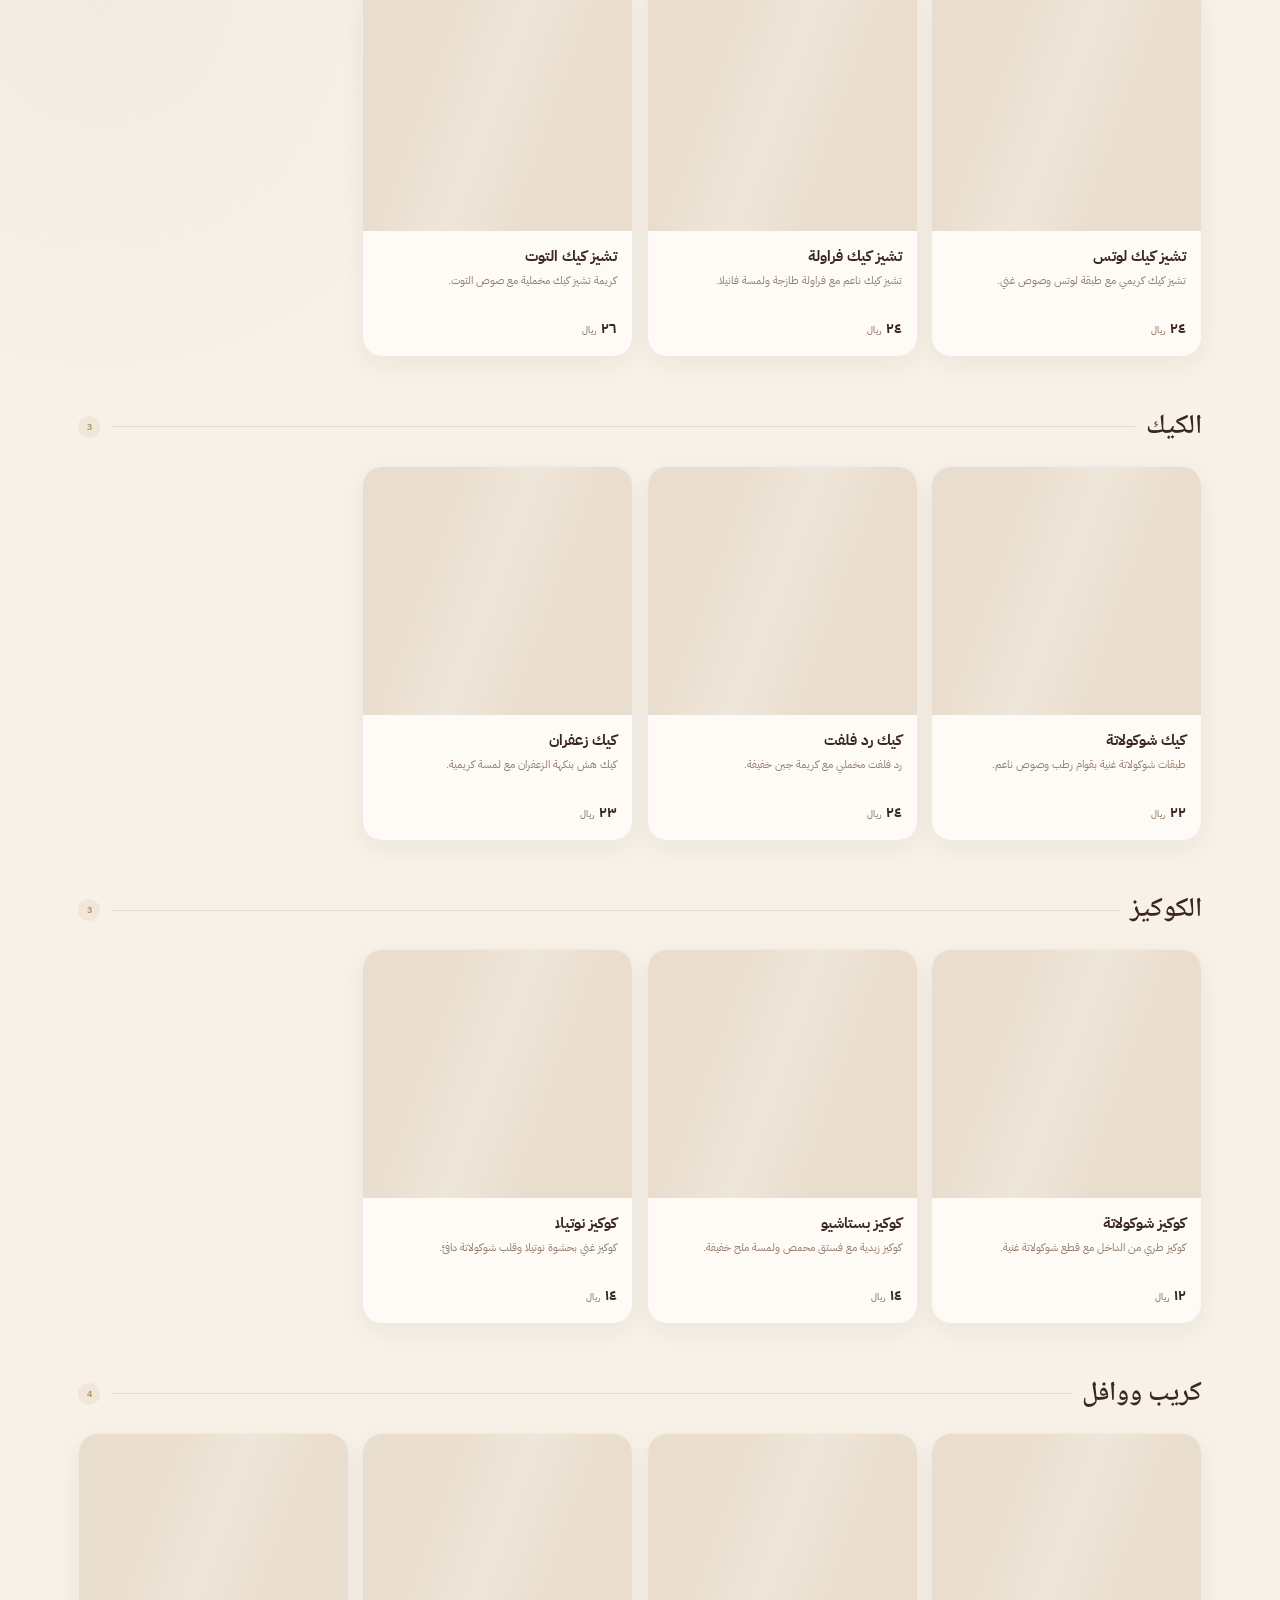
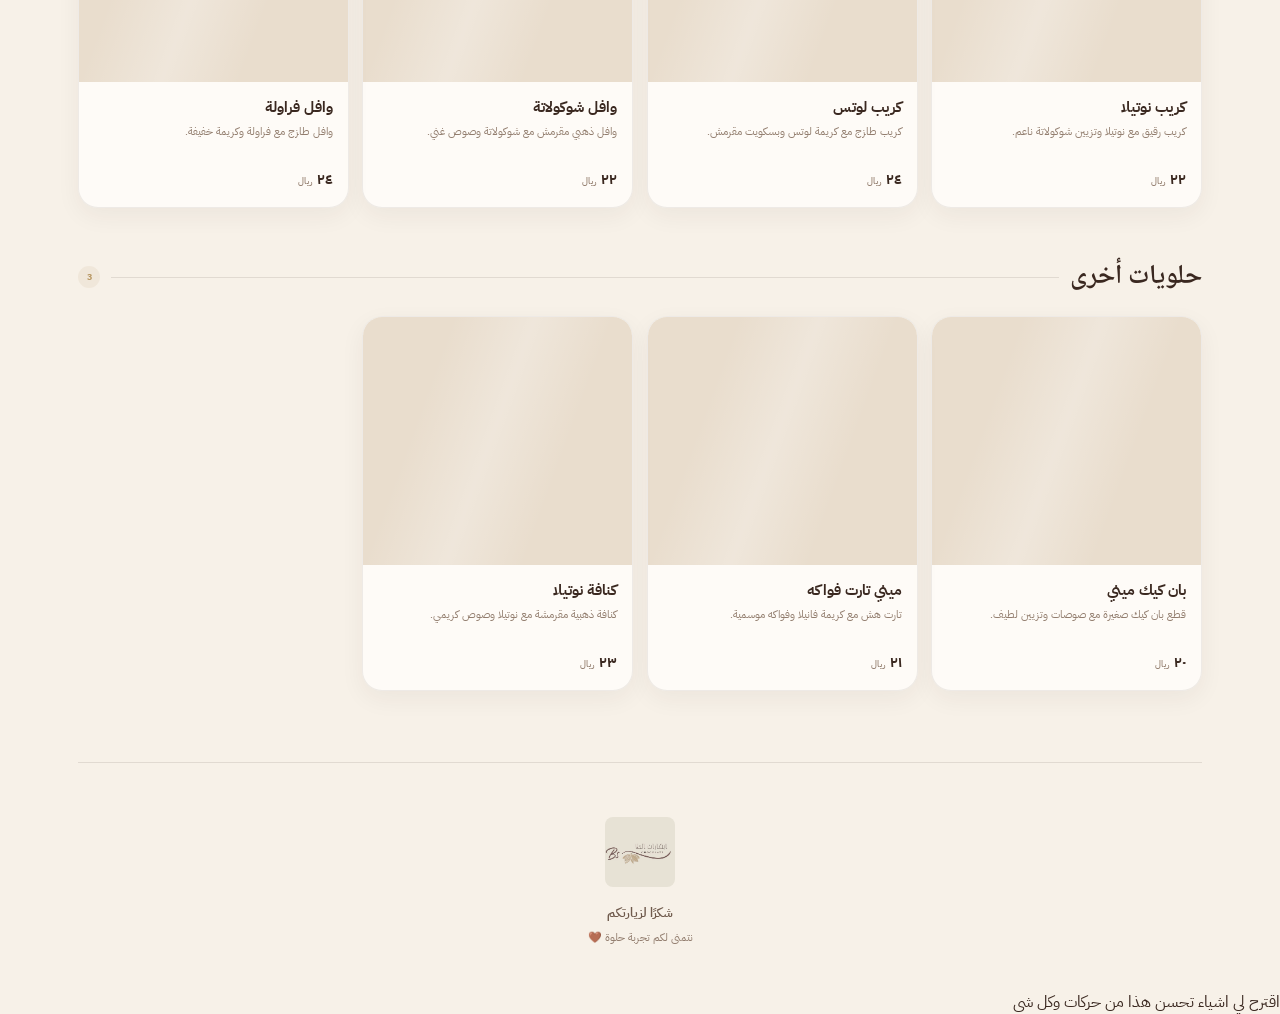
==== commit c9d4a8bc: "Update index.html" ====
--- a/index.html
+++ b/index.html
@@ -9,14 +9,812 @@
   <link rel="preconnect" href="https://fonts.googleapis.com">
   <link rel="preconnect" href="https://fonts.gstatic.com" crossorigin>
   <link href="https://fonts.googleapis.com/css2?family=IBM+Plex+Sans+Arabic:wght@400;500;600;700&family=Noto+Naskh+Arabic:wght@500;600;700&display=swap" rel="stylesheet">
-  <link rel="stylesheet" href="css/style.css">
+  <style>
+/* =========================================================
+   Premium Arabic Dessert Menu
+   Mobile-first / RTL / Vanilla CSS
+   ========================================================= */
+
+/* --- الإضافات الجديدة الخاصة بالشعار والأنيميشن --- */
+
+/* كلاس لإخفاء العناصر الأصلية بصرياً فقط بدون حذفها من الكود */
+.visually-hidden {
+  position: absolute !important;
+  width: 1px !important;
+  height: 1px !important;
+  padding: 0 !important;
+  margin: -1px !important;
+  overflow: hidden !important;
+  clip: rect(0, 0, 0, 0) !important;
+  white-space: nowrap !important;
+  border: 0 !important;
+}
+
+/* تنسيق صورة الشعار في الهيدر */
+.logo-image {
+  height: 58px; /* ارتفاع مناسب للشعار */
+  width: auto;
+  display: block;
+  transition: transform 0.3s ease, filter 0.3s ease; /* إعداد الأنيميشن */
+  border-radius: 8px; /* حواف ناعمة قليلاً للصورة */
+}
+
+/* تنسيق صورة الشعار في الفوتر */
+.footer-logo-image {
+  height: 70px;
+  width: auto;
+  margin: 0 auto;
+  border-radius: 8px;
+  mix-blend-mode: multiply; /* لجعل خلفية الشعار تندمج مع لون الفوتر إذا أمكن */
+}
+
+/* أنيميشن الشعار عند مرور الماوس (تكبير بسيط وظل) */
+.brand:hover .logo-image {
+  transform: scale(1.05);
+  filter: drop-shadow(0 5px 8px rgba(183, 150, 97, 0.3));
+}
+
+/* --------------------------------------------------------- */
+
+:root {
+  --cream: #f7f1e8;
+  --paper: #fffdf9;
+  --beige: #e9ddcd;
+  --beige-2: #d9c6af;
+  --brown: #3a2820;
+  --brown-soft: #6f5a4c;
+  --brown-muted: #927d6e;
+  --gold: #b79661;
+  --line: rgba(58, 40, 32, .11);
+  --shadow: 0 18px 45px rgba(58, 40, 32, .09);
+  --radius-lg: 28px;
+  --radius-md: 20px;
+  --radius-sm: 14px;
+  --serif: "Noto Naskh Arabic", Georgia, serif;
+  --sans: "IBM Plex Sans Arabic", system-ui, sans-serif;
+}
+
+* { box-sizing: border-box; }
+
+html {
+  scroll-behavior: smooth;
+  scroll-padding-top: 88px;
+}
+
+body {
+  margin: 0;
+  background:
+    radial-gradient(circle at 85% 2%, rgba(183, 150, 97, .09), transparent 24rem),
+    var(--cream);
+  color: var(--brown);
+  font-family: var(--sans);
+  -webkit-font-smoothing: antialiased;
+  text-rendering: optimizeLegibility;
+  overflow-x: hidden;
+}
+
+body.modal-open { overflow: hidden; }
+
+img { display: block; max-width: 100%; }
+
+button, a { -webkit-tap-highlight-color: transparent; }
+
+button { font: inherit; }
+
+a { color: inherit; text-decoration: none; }
+
+.page-shell {
+  width: min(1180px, 100%);
+  margin: 0 auto;
+  padding: 0 18px;
+}
+
+.site-header {
+  height: 72px;
+  display: flex;
+  align-items: center;
+  justify-content: space-between;
+  position: relative;
+  z-index: 10;
+}
+
+.brand {
+  display: inline-flex;
+  align-items: center;
+  gap: 0; /* تم التعديل إلى 0 بدلاً من 9px لتجنب أي مسافات زائدة بعد إخفاء النص */
+  font-weight: 700;
+}
+
+.brand-mark {
+  width: 34px;
+  height: 34px;
+  border: 1px solid rgba(183, 150, 97, .55);
+  border-radius: 50%;
+  display: grid;
+  place-items: center;
+  font-family: var(--serif);
+  font-size: 20px;
+  line-height: 1;
+}
+
+.brand-name {
+  font-family: var(--serif);
+  font-size: 23px;
+}
+
+.header-menu-link {
+  font-size: 13px;
+  color: var(--brown-soft);
+  border-bottom: 1px solid var(--beige-2);
+  padding-bottom: 3px;
+}
+
+.hero {
+  min-height: 610px;
+  display: grid;
+  align-items: center;
+  grid-template-columns: 1fr;
+  gap: 30px;
+  padding: 32px 0 58px;
+}
+
+.hero-copy {
+  order: 2;
+  position: relative;
+  z-index: 2;
+  max-width: 560px;
+  animation: fadeUp .8s cubic-bezier(.2,.7,.2,1) both;
+}
+
+.eyebrow {
+  display: inline-block;
+  font-size: 10px;
+  letter-spacing: .22em;
+  color: var(--gold);
+  font-weight: 700;
+  margin-bottom: 12px;
+}
+
+.hero h1 {
+  margin: 0;
+  font-family: var(--serif);
+  font-size: clamp(54px, 14vw, 86px);
+  line-height: .94;
+  font-weight: 600;
+  letter-spacing: -.035em;
+}
+
+.hero h1 em {
+  font-style: normal;
+  color: var(--brown-soft);
+}
+
+.hero p {
+  margin: 22px 0 26px;
+  max-width: 440px;
+  color: var(--brown-soft);
+  font-size: 15px;
+  line-height: 2;
+}
+
+.primary-btn {
+  display: inline-flex;
+  align-items: center;
+  justify-content: center;
+  gap: 18px;
+  min-height: 52px;
+  padding: 0 22px;
+  border-radius: 999px;
+  background: var(--brown);
+  color: #fffaf3;
+  font-size: 13px;
+  font-weight: 600;
+  box-shadow: 0 12px 25px rgba(58, 40, 32, .16);
+  transition: transform .25s ease, box-shadow .25s ease;
+}
+
+.primary-btn span { font-size: 18px; }
+
+.primary-btn:hover {
+  transform: translateY(-2px);
+  box-shadow: 0 15px 30px rgba(58, 40, 32, .2);
+}
+
+.primary-btn:active { transform: scale(.98); }
+
+.hero-visual {
+  order: 1;
+  position: relative;
+  width: min(92vw, 510px);
+  justify-self: center;
+  aspect-ratio: 1 / 1;
+  display: grid;
+  place-items: center;
+  animation: heroIn 1s cubic-bezier(.2,.7,.2,1) both;
+}
+
+.hero-glow {
+  position: absolute;
+  width: 72%;
+  height: 72%;
+  border-radius: 50%;
+  background: rgba(183, 150, 97, .14);
+  filter: blur(25px);
+}
+
+.hero-image-wrap {
+  position: relative;
+  width: 79%;
+  aspect-ratio: 1 / 1;
+  border-radius: 50%;
+  overflow: hidden;
+  border: 8px solid rgba(255, 253, 249, .74);
+  box-shadow: 0 28px 70px rgba(58, 40, 32, .17);
+}
+
+.hero-image-wrap img {
+  width: 100%;
+  height: 100%;
+  object-fit: cover;
+  object-position: center;
+  transform: scale(1.04);
+}
+
+.hero-stamp {
+  position: absolute;
+  bottom: 8%;
+  left: 2%;
+  width: 78px;
+  height: 78px;
+  border: 1px solid rgba(183, 150, 97, .65);
+  border-radius: 50%;
+  display: grid;
+  place-items: center;
+  text-align: center;
+  font-size: 8px;
+  line-height: 1.55;
+  letter-spacing: .1em;
+  color: var(--brown-soft);
+  background: rgba(247, 241, 232, .82);
+  backdrop-filter: blur(7px);
+}
+
+.menu-section { padding: 34px 0 70px; }
+
+.section-heading {
+  display: flex;
+  align-items: end;
+  justify-content: space-between;
+  gap: 18px;
+  margin-bottom: 20px;
+}
+
+.section-heading h2 {
+  margin: 0;
+  font-family: var(--serif);
+  font-size: 42px;
+  line-height: 1;
+}
+
+.section-note {
+  font-size: 11px;
+  color: var(--brown-muted);
+  padding-bottom: 4px;
+}
+
+.categories {
+  position: sticky;
+  top: 0;
+  z-index: 8;
+  display: flex;
+  gap: 8px;
+  overflow-x: auto;
+  padding: 10px 0 14px;
+  margin: 0 -18px 22px;
+  padding-right: 18px;
+  padding-left: 18px;
+  background: rgba(247, 241, 232, .88);
+  backdrop-filter: blur(13px);
+  scrollbar-width: none;
+}
+
+.categories::-webkit-scrollbar { display: none; }
+
+.category-chip {
+  flex: 0 0 auto;
+  border: 1px solid var(--line);
+  background: rgba(255, 253, 249, .75);
+  color: var(--brown-soft);
+  padding: 9px 15px;
+  border-radius: 999px;
+  font-size: 12px;
+  cursor: pointer;
+  transition: background .2s ease, color .2s ease, border-color .2s ease, transform .2s ease;
+}
+
+.category-chip.active {
+  background: var(--brown);
+  color: #fffaf3;
+  border-color: var(--brown);
+}
+
+.category-chip:active { transform: scale(.97); }
+
+.product-section {
+  scroll-margin-top: 76px;
+  margin-bottom: 46px;
+}
+
+.product-section:last-child { margin-bottom: 0; }
+
+.product-section-title {
+  display: flex;
+  align-items: center;
+  gap: 11px;
+  margin-bottom: 16px;
+}
+
+.product-section-title h3 {
+  margin: 0;
+  font-family: var(--serif);
+  font-size: 27px;
+  font-weight: 600;
+}
+
+.title-line {
+  height: 1px;
+  flex: 1;
+  background: var(--line);
+}
+
+.products-grid {
+  display: grid;
+  grid-template-columns: repeat(2, minmax(0, 1fr));
+  gap: 12px;
+}
+
+.product-card {
+  position: relative;
+  overflow: hidden;
+  border: 1px solid rgba(58, 40, 32, .08);
+  border-radius: var(--radius-md);
+  background: rgba(255, 253, 249, .84);
+  box-shadow: 0 8px 25px rgba(58, 40, 32, .055);
+  cursor: pointer;
+  transition: transform .28s ease, box-shadow .28s ease, border-color .28s ease;
+  opacity: 0;
+  transform: translateY(14px);
+}
+
+.product-card.revealed {
+  opacity: 1;
+  transform: translateY(0);
+  transition: opacity .55s ease, transform .55s cubic-bezier(.2,.7,.2,1), box-shadow .28s ease;
+}
+
+.product-card:hover {
+  transform: translateY(-4px);
+  box-shadow: var(--shadow);
+  border-color: rgba(183, 150, 97, .22);
+}
+
+.product-card:active { transform: scale(.985); }
+
+.product-image {
+  width: 100%;
+  aspect-ratio: 1 / .92;
+  object-fit: cover;
+  background: var(--beige);
+  transition: transform .6s cubic-bezier(.2,.7,.2,1);
+}
+
+.product-card:hover .product-image { transform: scale(1.035); }
+
+.product-info { padding: 13px 13px 15px; }
+
+.product-name {
+  margin: 0 0 5px;
+  font-size: 14px;
+  line-height: 1.45;
+  font-weight: 700;
+}
+
+.product-desc {
+  margin: 0 0 11px;
+  color: var(--brown-muted);
+  font-size: 10.5px;
+  line-height: 1.7;
+  min-height: 34px;
+}
+
+.product-price {
+  display: flex;
+  align-items: baseline;
+  gap: 4px;
+  font-weight: 700;
+  font-size: 15px;
+}
+
+.product-price small {
+  font-size: 9px;
+  color: var(--brown-muted);
+  font-weight: 500;
+}
+
+.footer {
+  padding: 54px 0 42px;
+  text-align: center;
+  border-top: 1px solid var(--line);
+  color: var(--brown-soft);
+}
+
+.footer-logo {
+  font-family: var(--serif);
+  font-size: 34px;
+  color: var(--brown);
+  display: flex;
+  flex-direction: column;
+  align-items: center;
+}
+
+.footer p {
+  margin: 16px 0 2px;
+  font-size: 13px;
+  font-weight: 600;
+}
+
+.footer span {
+  font-size: 11px;
+  color: var(--brown-muted);
+}
+
+.to-top {
+  position: fixed;
+  z-index: 20;
+  left: 18px;
+  bottom: 18px;
+  width: 42px;
+  height: 42px;
+  border: 1px solid var(--line);
+  border-radius: 50%;
+  background: rgba(255, 253, 249, .92);
+  color: var(--brown);
+  box-shadow: 0 10px 28px rgba(58, 40, 32, .13);
+  cursor: pointer;
+  opacity: 0;
+  pointer-events: none;
+  transform: translateY(8px);
+  transition: opacity .25s ease, transform .25s ease;
+  backdrop-filter: blur(9px);
+}
+
+.to-top.visible {
+  opacity: 1;
+  pointer-events: auto;
+  transform: translateY(0);
+}
+
+.modal-backdrop {
+  position: fixed;
+  inset: 0;
+  z-index: 50;
+  background: rgba(30, 20, 15, .48);
+  backdrop-filter: blur(5px);
+  opacity: 0;
+  transition: opacity .25s ease;
+}
+
+.modal-backdrop.show { opacity: 1; }
+
+.product-sheet {
+  position: fixed;
+  z-index: 51;
+  left: 0;
+  right: 0;
+  bottom: 0;
+  width: min(620px, 100%);
+  margin: 0 auto;
+  overflow: hidden;
+  border-radius: 28px 28px 0 0;
+  background: var(--paper);
+  box-shadow: 0 -20px 70px rgba(30, 20, 15, .2);
+  transform: translateY(102%);
+  transition: transform .42s cubic-bezier(.2,.85,.2,1);
+  max-height: 91svh;
+  overflow-y: auto;
+}
+
+.product-sheet.show { transform: translateY(0); }
+
+.sheet-close {
+  position: absolute;
+  z-index: 3;
+  top: 14px;
+  left: 14px;
+  width: 36px;
+  height: 36px;
+  border: 1px solid rgba(58, 40, 32, .12);
+  border-radius: 50%;
+  background: rgba(255, 253, 249, .82);
+  color: var(--brown);
+  font-size: 24px;
+  line-height: 1;
+  cursor: pointer;
+  backdrop-filter: blur(8px);
+}
+
+.sheet-image-wrap {
+  width: 100%;
+  aspect-ratio: 1.45 / 1;
+  max-height: 52svh;
+  background: var(--beige);
+  overflow: hidden;
+}
+
+.sheet-image-wrap img {
+  width: 100%;
+  height: 100%;
+  object-fit: cover;
+}
+
+.sheet-content { padding: 23px 22px 28px; }
+
+.sheet-kicker {
+  color: var(--gold);
+  font-size: 10px;
+  letter-spacing: .14em;
+  font-weight: 700;
+}
+
+.sheet-content h2 {
+  margin: 6px 0 8px;
+  font-family: var(--serif);
+  font-size: 34px;
+  line-height: 1.2;
+}
+
+.sheet-content p {
+  margin: 0;
+  color: var(--brown-soft);
+  line-height: 1.9;
+  font-size: 13px;
+}
+
+.sheet-price {
+  margin-top: 17px;
+  font-size: 19px;
+  font-weight: 700;
+}
+
+.sheet-price::after {
+  content: " ريال";
+  color: var(--brown-muted);
+  font-size: 11px;
+  font-weight: 500;
+}
+
+.close-label {
+  margin-top: 20px;
+  width: 100%;
+  min-height: 48px;
+  border: 1px solid var(--line);
+  border-radius: 999px;
+  background: transparent;
+  color: var(--brown);
+  cursor: pointer;
+  font-size: 13px;
+  font-weight: 600;
+}
+
+.noscript {
+  position: fixed;
+  inset: 0;
+  z-index: 100;
+  display: grid;
+  place-items: center;
+  padding: 30px;
+  background: var(--cream);
+  text-align: center;
+}
+
+[hidden] { display: none !important; }
+
+@keyframes fadeUp {
+  from { opacity: 0; transform: translateY(18px); }
+  to { opacity: 1; transform: translateY(0); }
+}
+
+@keyframes heroIn {
+  from { opacity: 0; transform: scale(.94) translateY(12px); }
+  to { opacity: 1; transform: scale(1) translateY(0); }
+}
+
+@media (min-width: 680px) {
+  .page-shell { padding: 0 28px; }
+  .hero {
+    grid-template-columns: 1.05fr .95fr;
+    min-height: 680px;
+    gap: 20px;
+    padding-top: 20px;
+  }
+  .hero-copy { order: 1; }
+  .hero-visual { order: 2; width: min(44vw, 510px); }
+  .products-grid { grid-template-columns: repeat(3, minmax(0, 1fr)); gap: 16px; }
+  .categories { margin-left: -28px; margin-right: -28px; padding-left: 28px; padding-right: 28px; }
+}
+
+@media (min-width: 1024px) {
+  .site-header { height: 82px; }
+  .hero { min-height: 710px; padding-bottom: 82px; }
+  .hero h1 { font-size: clamp(70px, 7vw, 98px); }
+  .hero p { font-size: 16px; }
+  .menu-section { padding-top: 56px; }
+  .products-grid { grid-template-columns: repeat(4, minmax(0, 1fr)); gap: 18px; }
+  .product-info { padding: 15px 15px 17px; }
+  .product-name { font-size: 15px; }
+  .product-desc { font-size: 11px; }
+  .product-sheet { width: min(720px, 100%); }
+}
+
+@media (prefers-reduced-motion: reduce) {
+  html { scroll-behavior: auto; }
+  *, *::before, *::after {
+    animation-duration: .01ms !important;
+    animation-iteration-count: 1 !important;
+    transition-duration: .01ms !important;
+  }
+}
+.logo-image{mix-blend-mode:multiply}
+
+/* =========================================================
+   PREMIUM MOTION PASS
+   ========================================================= */
+:root{
+  --motion:cubic-bezier(.2,.75,.2,1);
+  --glass:rgba(255,253,249,.82);
+}
+body{
+  background:
+    radial-gradient(circle at 86% 3%,rgba(183,150,97,.13),transparent 22rem),
+    radial-gradient(circle at 8% 38%,rgba(111,90,76,.045),transparent 25rem),
+    var(--cream);
+}
+body:before{
+  content:"";position:fixed;inset:0;pointer-events:none;z-index:-1;opacity:.22;
+  background-image:radial-gradient(rgba(58,40,32,.13) .5px,transparent .5px);
+  background-size:6px 6px;
+}
+.menu-loader{
+  position:fixed;inset:0;z-index:9999;display:grid;place-items:center;
+  background:var(--cream);transition:opacity .45s ease,visibility .45s ease;
+}
+.menu-loader.loaded{opacity:0;visibility:hidden}
+.loader-inner{display:flex;flex-direction:column;align-items:center;gap:12px;text-align:center}
+.loader-label{font-size:9px;letter-spacing:.3em;color:var(--gold);font-weight:700}
+.loader-title{font-family:var(--serif);font-size:30px;opacity:0;transform:translateY(8px);animation:loaderTitle .65s .12s var(--motion) forwards}
+.loader-rule{width:46px;height:1px;background:var(--gold);opacity:.55}
+@keyframes loaderTitle{to{opacity:1;transform:none}}
+.scroll-progress{
+  position:fixed;top:0;left:0;right:0;height:2px;background:var(--gold);
+  z-index:100;transform-origin:right center;transform:scaleX(0);pointer-events:none;
+}
+.hero-visual{transform:translateY(calc(var(--hero-shift,0px) * -1));transition:transform .12s linear}
+.hero-image-wrap{box-shadow:0 25px 70px rgba(58,40,32,.14)}
+.section-note{display:inline-flex;align-items:center;gap:7px}
+.section-note i{width:6px;height:6px;border-radius:50%;background:var(--gold);box-shadow:0 0 0 5px rgba(183,150,97,.1);animation:pulseDot 2s ease-in-out infinite}
+@keyframes pulseDot{50%{box-shadow:0 0 0 8px rgba(183,150,97,0)}}
+.categories-shell{
+  position:sticky;top:0;z-index:40;margin:0 -18px;padding:10px 18px;
+  background:linear-gradient(to bottom,rgba(247,241,232,.96),rgba(247,241,232,.82));
+  backdrop-filter:blur(14px);-webkit-backdrop-filter:blur(14px);
+  border-bottom:1px solid transparent;transition:border-color .25s,box-shadow .25s;
+}
+.categories-shell:after{
+  content:"";position:absolute;inset:auto 18px 0;height:1px;background:var(--line);
+}
+.categories{overflow-x:auto;scrollbar-width:none;padding-bottom:1px}
+.categories::-webkit-scrollbar{display:none}
+.category-chip{position:relative;overflow:hidden}
+.category-chip:before{
+  content:"";position:absolute;inset:0;background:rgba(255,255,255,.16);
+  transform:translateX(-110%);transition:transform .4s var(--motion)
+}
+.category-chip:active:before{transform:translateX(0)}
+.category-chip.active{box-shadow:0 7px 18px rgba(58,40,32,.12)}
+.product-section{scroll-margin-top:78px}
+.product-section-title{margin-top:6px}
+.item-count{
+  min-width:22px;height:22px;padding:0 6px;display:grid;place-items:center;
+  border-radius:999px;background:rgba(183,150,97,.1);color:var(--gold);font-size:9px;font-weight:700
+}
+.products-grid{gap:13px}
+.product-card{
+  isolation:isolate;will-change:transform;
+  transition:transform .3s var(--motion),box-shadow .3s,border-color .3s;
+}
+.product-card.revealed{
+  animation:cardReveal .65s var(--motion) both;
+  animation-delay:var(--card-delay,0ms);
+}
+@keyframes cardReveal{from{opacity:0;transform:translateY(18px) scale(.985)}to{opacity:1;transform:none}}
+.product-card:hover{transform:translateY(-5px) scale(1.008)}
+.product-card:focus-visible{outline:2px solid var(--gold);outline-offset:3px}
+.image-frame{position:relative;overflow:hidden;background:var(--beige)}
+.product-image{transition:transform .7s var(--motion),filter .5s}
+.product-card:hover .product-image,.product-card:focus-visible .product-image{transform:scale(1.045)}
+.image-shine{
+  position:absolute;inset:0;pointer-events:none;
+  background:linear-gradient(110deg,transparent 25%,rgba(255,255,255,.28) 48%,transparent 70%);
+  transform:translateX(-120%);transition:transform .8s var(--motion)
+}
+.product-card:hover .image-shine{transform:translateX(120%)}
+.popular-badge{
+  position:absolute;top:9px;right:9px;z-index:3;padding:6px 9px;border-radius:999px;
+  background:rgba(58,40,32,.9);color:#fffaf3;font-size:9px;font-weight:700;
+  box-shadow:0 8px 20px rgba(58,40,32,.16)
+}
+.product-price{color:var(--brown)}
+.to-top{transition:transform .3s var(--motion),opacity .3s,box-shadow .3s}
+.to-top.visible{animation:floatIn .45s var(--motion) both}
+@keyframes floatIn{from{transform:translateY(15px) scale(.85);opacity:0}to{transform:none;opacity:1}}
+.modal-backdrop{
+  background:rgba(37,25,20,.42)!important;
+  backdrop-filter:blur(8px);-webkit-backdrop-filter:blur(8px);
+  transition:opacity .36s ease!important
+}
+.product-sheet{
+  box-shadow:0 -30px 80px rgba(35,23,18,.25)!important;
+  border-top:1px solid rgba(255,255,255,.55)!important;
+  transition:transform .42s var(--motion),opacity .28s ease!important;
+}
+.product-sheet.show{animation:sheetIn .42s var(--motion)}
+@keyframes sheetIn{from{transform:translateY(22px) scale(.985);opacity:0}to{transform:none;opacity:1}}
+.sheet-image-wrap{overflow:hidden}
+.sheet-image-wrap img{transition:transform .7s var(--motion)}
+.product-sheet.show .sheet-image-wrap img{animation:sheetImageIn .7s var(--motion)}
+@keyframes sheetImageIn{from{transform:scale(1.06)}to{transform:scale(1)}}
+.sheet-close{transition:transform .25s,background .25s}
+.sheet-close:active{transform:scale(.9) rotate(-6deg)}
+.close-label{transition:transform .25s,opacity .25s}
+.close-label:active{transform:scale(.97)}
+@media (min-width:760px){
+  .categories-shell{margin-left:0;margin-right:0;border-radius:999px;padding:8px 10px}
+  .categories-shell:after{display:none}
+  .categories{justify-content:center}
+}
+@media (max-width:480px){
+  .hero{min-height:570px;padding-top:18px}
+  .hero h1{font-size:clamp(48px,14vw,70px)}
+  .product-info{padding:12px 11px 14px}
+  .product-desc{font-size:10px}
+  .categories-shell{padding-left:14px;padding-right:14px;margin-left:-14px;margin-right:-14px}
+}
+@media (prefers-reduced-motion:reduce){
+  *,*::before,*::after{
+    animation-duration:.01ms!important;animation-iteration-count:1!important;
+    transition-duration:.01ms!important;scroll-behavior:auto!important
+  }
+  .menu-loader{display:none!important}
+}
+</style>
 </head>
 <body>
+
+<div class="menu-loader" id="menuLoader" aria-hidden="true">
+  <div class="loader-inner">
+    <span class="loader-rule"></span>
+    <span class="loader-label">DESSERT BOUTIQUE</span>
+    <span class="loader-title">حلوتك تبدأ من هنا</span>
+    <span class="loader-rule"></span>
+  </div>
+</div>
+<div class="scroll-progress" id="scrollProgress" aria-hidden="true"></div>
+
   <div class="page-shell">
     <header class="site-header" id="top">
       <a class="brand" href="#top" aria-label="العودة إلى الرئيسية">
         <!-- تم إضافة صورة الشعار هنا -->
-        <img src="4831c37d-f01c-44bc-b447-91001caf2cea.jpeg" alt="ابتكارات الحلا" class="logo-image">
+        <img src="[data-uri]" alt="ابتكارات الحلا" class="logo-image">
         
         <!-- تم إخفاء النصوص الأصلية بصرياً فقط بدون حذفها -->
         <span class="brand-mark visually-hidden" aria-hidden="true">س</span>
@@ -52,17 +850,17 @@
             <span class="eyebrow">OUR SELECTION</span>
             <h2 id="menu-title">تشكيلتنا</h2>
           </div>
-          <span class="section-note">طازج يوميًا</span>
+          <span class="section-note"><i aria-hidden="true"></i> طازج يوميًا</span>
         </div>
 
-        <nav class="categories" id="categories" aria-label="أقسام المنيو">
+        <div class="categories-shell" id="categoriesShell"><nav class="categories" id="categories" aria-label="أقسام المنيو">
           <button class="category-chip active" data-category="popular">الأكثر طلبًا</button>
           <button class="category-chip" data-category="cheesecake">تشيز كيك</button>
           <button class="category-chip" data-category="cakes">كيك</button>
           <button class="category-chip" data-category="cookies">كوكيز</button>
           <button class="category-chip" data-category="crepe-waffle">كريب ووافل</button>
           <button class="category-chip" data-category="other">حلويات أخرى</button>
-        </nav>
+        </nav></div>
 
         <div id="product-sections" class="product-sections" aria-live="polite"></div>
       </section>
@@ -71,7 +869,7 @@
     <footer class="footer">
       <div class="footer-logo">
         <!-- تم إضافة الشعار في الفوتر أيضاً مع إخفاء النص الأصلي -->
-        <img src="4831c37d-f01c-44bc-b447-91001caf2cea.jpeg" alt="ابتكارات الحلا" class="footer-logo-image">
+        <img src="[data-uri]" alt="ابتكارات الحلا" class="footer-logo-image">
         <span class="visually-hidden">سُكّر</span>
       </div>
       <p>شكرًا لزيارتكم</p>
@@ -99,6 +897,234 @@
   <noscript>
     <div class="noscript">يرجى تفعيل JavaScript لعرض المنيو التفاعلي.</div>
   </noscript>
-  <script src="js/app.js" defer></script>
+  <script>
+/* =========================================================
+   Premium Dessert Menu — interaction layer
+   ========================================================= */
+
+const categoryMeta = {
+  popular: "الأكثر طلبًا",
+  cheesecake: "تشيز كيك",
+  cakes: "الكيك",
+  cookies: "الكوكيز",
+  "crepe-waffle": "كريب ووافل",
+  other: "حلويات أخرى"
+};
+
+const products = [
+  { id: 1, name: "تشيز كيك لوتس", price: 24, category: "popular", description: "تشيز كيك كريمي مع طبقة لوتس وصوص غني.", image: "https://images.unsplash.com/photo-1565958011703-44f9829ba187?auto=format&fit=crop&w=800&q=80" },
+  { id: 2, name: "تشيز كيك فراولة", price: 24, category: "popular", description: "تشيز كيك ناعم مع فراولة طازجة ولمسة فانيلا.", image: "https://images.unsplash.com/photo-1571115177098-24ec42ed204d?auto=format&fit=crop&w=800&q=80" },
+  { id: 3, name: "كيك شوكولاتة", price: 22, category: "popular", description: "طبقات شوكولاتة غنية بقوام رطب وصوص ناعم.", image: "https://images.unsplash.com/photo-1578985545062-69928b1d9587?auto=format&fit=crop&w=800&q=80" },
+  { id: 4, name: "براونيز لوتس", price: 20, category: "popular", description: "براونيز كثيف مع كريمة لوتس وبسكويت مقرمش.", image: "https://images.unsplash.com/photo-1606313564200-e75d5e30476a?auto=format&fit=crop&w=800&q=80" },
+  { id: 5, name: "تشيز كيك لوتس", price: 24, category: "cheesecake", description: "تشيز كيك كريمي مع طبقة لوتس وصوص غني.", image: "https://images.unsplash.com/photo-1565958011703-44f9829ba187?auto=format&fit=crop&w=800&q=80" },
+  { id: 6, name: "تشيز كيك فراولة", price: 24, category: "cheesecake", description: "تشيز كيك ناعم مع فراولة طازجة ولمسة فانيلا.", image: "https://images.unsplash.com/photo-1571115177098-24ec42ed204d?auto=format&fit=crop&w=800&q=80" },
+  { id: 7, name: "تشيز كيك التوت", price: 26, category: "cheesecake", description: "كريمة تشيز كيك مخملية مع صوص التوت.", image: "https://images.unsplash.com/photo-1533134242443-d4fd215305ad?auto=format&fit=crop&w=800&q=80" },
+  { id: 8, name: "كيك شوكولاتة", price: 22, category: "cakes", description: "طبقات شوكولاتة غنية بقوام رطب وصوص ناعم.", image: "https://images.unsplash.com/photo-1578985545062-69928b1d9587?auto=format&fit=crop&w=800&q=80" },
+  { id: 9, name: "كيك رد فلفت", price: 24, category: "cakes", description: "رد فلفت مخملي مع كريمة جبن خفيفة.", image: "https://images.unsplash.com/photo-1586788680434-30d324b2d46f?auto=format&fit=crop&w=800&q=80" },
+  { id: 10, name: "كيك زعفران", price: 23, category: "cakes", description: "كيك هش بنكهة الزعفران مع لمسة كريمية.", image: "https://images.unsplash.com/photo-1519915028121-7d3463d20b13?auto=format&fit=crop&w=800&q=80" },
+  { id: 11, name: "كوكيز شوكولاتة", price: 12, category: "cookies", description: "كوكيز طري من الداخل مع قطع شوكولاتة غنية.", image: "https://images.unsplash.com/photo-1499636136210-6f4ee915583e?auto=format&fit=crop&w=800&q=80" },
+  { id: 12, name: "كوكيز بستاشيو", price: 14, category: "cookies", description: "كوكيز زبدية مع فستق محمص ولمسة ملح خفيفة.", image: "https://images.unsplash.com/photo-1558961363-fa8fdf82db35?auto=format&fit=crop&w=800&q=80" },
+  { id: 13, name: "كوكيز نوتيلا", price: 14, category: "cookies", description: "كوكيز غني بحشوة نوتيلا وقلب شوكولاتة دافئ.", image: "https://images.unsplash.com/photo-1558961363-fa8fdf82db35?auto=format&fit=crop&w=800&q=80" },
+  { id: 14, name: "كريب نوتيلا", price: 22, category: "crepe-waffle", description: "كريب رقيق مع نوتيلا وتزيين شوكولاتة ناعم.", image: "https://images.unsplash.com/photo-1519671282429-b44660ead0a7?auto=format&fit=crop&w=800&q=80" },
+  { id: 15, name: "كريب لوتس", price: 24, category: "crepe-waffle", description: "كريب طازج مع كريمة لوتس وبسكويت مقرمش.", image: "https://images.unsplash.com/photo-1506084868230-bb9d95c24759?auto=format&fit=crop&w=800&q=80" },
+  { id: 16, name: "وافل شوكولاتة", price: 22, category: "crepe-waffle", description: "وافل ذهبي مقرمش مع شوكولاتة وصوص غني.", image: "https://images.unsplash.com/photo-1562376552-0d160a2f238d?auto=format&fit=crop&w=800&q=80" },
+  { id: 17, name: "وافل فراولة", price: 24, category: "crepe-waffle", description: "وافل طازج مع فراولة وكريمة خفيفة.", image: "https://images.unsplash.com/photo-1598214886806-c87b84b7078b?auto=format&fit=crop&w=800&q=80" },
+  { id: 18, name: "بان كيك ميني", price: 20, category: "other", description: "قطع بان كيك صغيرة مع صوصات وتزيين لطيف.", image: "https://images.unsplash.com/photo-1528207776546-365bb710ee93?auto=format&fit=crop&w=800&q=80" },
+  { id: 19, name: "ميني تارت فواكه", price: 21, category: "other", description: "تارت هش مع كريمة فانيلا وفواكه موسمية.", image: "https://images.unsplash.com/photo-1464305795204-6f5bbfc7fb81?auto=format&fit=crop&w=800&q=80" },
+  { id: 20, name: "كنافة نوتيلا", price: 23, category: "other", description: "كنافة ذهبية مقرمشة مع نوتيلا وصوص كريمي.", image: "https://images.unsplash.com/photo-1579888944880-d98341245702?auto=format&fit=crop&w=800&q=80" }
+];
+
+const $ = (s) => document.querySelector(s);
+const $$ = (s) => [...document.querySelectorAll(s)];
+const productSections = $("#product-sections");
+const categoryButtons = $$(".category-chip");
+const categoriesShell = $("#categoriesShell");
+const toTop = $("#toTop");
+const sheet = $("#productSheet");
+const backdrop = $("#modalBackdrop");
+const sheetImage = $("#sheetImage");
+const sheetTitle = $("#sheetTitle");
+const sheetDescription = $("#sheetDescription");
+const sheetPrice = $("#sheetPrice");
+const sheetCategory = $("#sheetCategory");
+const sheetClose = $("#sheetClose");
+const sheetCloseLabel = $("#sheetCloseLabel");
+const scrollProgress = $("#scrollProgress");
+const menuLoader = $("#menuLoader");
+const formatter = new Intl.NumberFormat("ar-SA");
+let lastFocusedCard = null;
+let touchStartY = 0;
+
+function productCard(product, index, category) {
+  const popularBadge = category === "popular" && index === 0
+    ? '<span class="popular-badge">الأكثر طلبًا</span>' : "";
+
+  return `
+    <article class="product-card" tabindex="0" role="button"
+      data-product-id="${product.id}" aria-label="عرض تفاصيل ${product.name}"
+      style="--card-delay:${Math.min(index * 55, 220)}ms">
+      ${popularBadge}
+      <div class="image-frame">
+        <img class="product-image" src="${product.image}" alt="${product.name}"
+          loading="lazy" decoding="async">
+        <span class="image-shine" aria-hidden="true"></span>
+      </div>
+      <div class="product-info">
+        <h4 class="product-name">${product.name}</h4>
+        <p class="product-desc">${product.description}</p>
+        <div class="product-price">${formatter.format(product.price)} <small>ريال</small></div>
+      </div>
+    </article>`;
+}
+
+function renderMenu() {
+  productSections.innerHTML = Object.entries(categoryMeta).map(([key, label]) => {
+    const items = products.filter(p => p.category === key);
+    return `
+      <section class="product-section" id="category-${key}" data-category-section="${key}">
+        <div class="product-section-title">
+          <h3>${label}</h3>
+          <span class="title-line"></span>
+          <span class="item-count">${items.length}</span>
+        </div>
+        <div class="products-grid">
+          ${items.length ? items.map((p, i) => productCard(p, i, key)).join("") :
+            '<p class="empty-state">لا توجد منتجات في هذا القسم حاليًا.</p>'}
+        </div>
+      </section>`;
+  }).join("");
+  observeCards();
+}
+
+function observeCards() {
+  const cards = $$(".product-card");
+  if (!("IntersectionObserver" in window)) {
+    cards.forEach(c => c.classList.add("revealed"));
+    return;
+  }
+  const observer = new IntersectionObserver((entries, obs) => {
+    entries.forEach(entry => {
+      if (entry.isIntersecting) {
+        entry.target.classList.add("revealed");
+        obs.unobserve(entry.target);
+      }
+    });
+  }, { threshold: .08, rootMargin: "0px 0px -35px" });
+  cards.forEach(c => observer.observe(c));
+}
+
+function openProduct(id) {
+  const product = products.find(p => p.id === Number(id));
+  if (!product) return;
+  lastFocusedCard = document.querySelector(`[data-product-id="${product.id}"]`);
+  sheetImage.src = product.image;
+  sheetImage.alt = product.name;
+  sheetTitle.textContent = product.name;
+  sheetDescription.textContent = product.description;
+  sheetPrice.textContent = formatter.format(product.price);
+  sheetCategory.textContent = categoryMeta[product.category] || "";
+
+  backdrop.hidden = false;
+  sheet.hidden = false;
+  document.body.classList.add("modal-open");
+  requestAnimationFrame(() => {
+    backdrop.classList.add("show");
+    sheet.classList.add("show");
+  });
+  setTimeout(() => sheetClose.focus(), 80);
+}
+
+function closeProduct() {
+  if (sheet.hidden) return;
+  sheet.classList.remove("show");
+  backdrop.classList.remove("show");
+  document.body.classList.remove("modal-open");
+  setTimeout(() => {
+    sheet.hidden = true;
+    backdrop.hidden = true;
+    lastFocusedCard?.focus();
+  }, 360);
+}
+
+function scrollToCategory(category) {
+  const target = document.getElementById(`category-${category}`);
+  if (!target) return;
+  const offset = categoriesShell?.offsetHeight || 70;
+  const y = target.getBoundingClientRect().top + window.scrollY - offset - 12;
+  window.scrollTo({ top: y, behavior: "smooth" });
+  setActiveCategory(category);
+}
+
+function setActiveCategory(category) {
+  categoryButtons.forEach(button =>
+    button.classList.toggle("active", button.dataset.category === category)
+  );
+  const active = categoryButtons.find(b => b.dataset.category === category);
+  active?.scrollIntoView({ behavior: "smooth", block: "nearest", inline: "center" });
+}
+
+function observeSections() {
+  const sections = $$("[data-category-section]");
+  if (!("IntersectionObserver" in window)) return;
+  const observer = new IntersectionObserver(entries => {
+    const visible = entries.filter(e => e.isIntersecting)
+      .sort((a,b) => b.intersectionRatio - a.intersectionRatio)[0];
+    if (visible) setActiveCategory(visible.target.dataset.categorySection);
+  }, { rootMargin: "-26% 0px -62% 0px", threshold: [0, .2, .5, .8] });
+  sections.forEach(s => observer.observe(s));
+}
+
+function updateScrollUI() {
+  const max = document.documentElement.scrollHeight - window.innerHeight;
+  const progress = max > 0 ? (window.scrollY / max) * 100 : 0;
+  if (scrollProgress) scrollProgress.style.transform = `scaleX(${progress / 100})`;
+  toTop?.classList.toggle("visible", window.scrollY > 650);
+  document.documentElement.style.setProperty("--hero-shift", `${Math.min(window.scrollY * .06, 16)}px`);
+}
+
+categoryButtons.forEach(button => {
+  button.addEventListener("click", () => scrollToCategory(button.dataset.category));
+});
+
+productSections.addEventListener("click", e => {
+  const card = e.target.closest(".product-card");
+  if (card) openProduct(card.dataset.productId);
+});
+
+productSections.addEventListener("keydown", e => {
+  const card = e.target.closest(".product-card");
+  if (!card || !["Enter", " "].includes(e.key)) return;
+  e.preventDefault();
+  openProduct(card.dataset.productId);
+});
+
+[sheetClose, sheetCloseLabel, backdrop].forEach(el => el?.addEventListener("click", closeProduct));
+
+document.addEventListener("keydown", e => {
+  if (e.key === "Escape" && !sheet.hidden) closeProduct();
+});
+
+sheet?.addEventListener("touchstart", e => {
+  touchStartY = e.changedTouches[0].clientY;
+}, { passive: true });
+
+sheet?.addEventListener("touchend", e => {
+  const delta = e.changedTouches[0].clientY - touchStartY;
+  if (delta > 90) closeProduct();
+}, { passive: true });
+
+toTop?.addEventListener("click", () => window.scrollTo({ top: 0, behavior: "smooth" }));
+window.addEventListener("scroll", updateScrollUI, { passive: true });
+
+renderMenu();
+observeSections();
+updateScrollUI();
+
+window.addEventListener("load", () => {
+  document.body.classList.add("page-ready");
+  setTimeout(() => menuLoader?.classList.add("loaded"), 650);
+  setTimeout(() => menuLoader?.remove(), 1200);
+});
+</script>
 </body>
-</html>+</html>اقترح لي اشياء تحسن هذا من حركات وكل شي
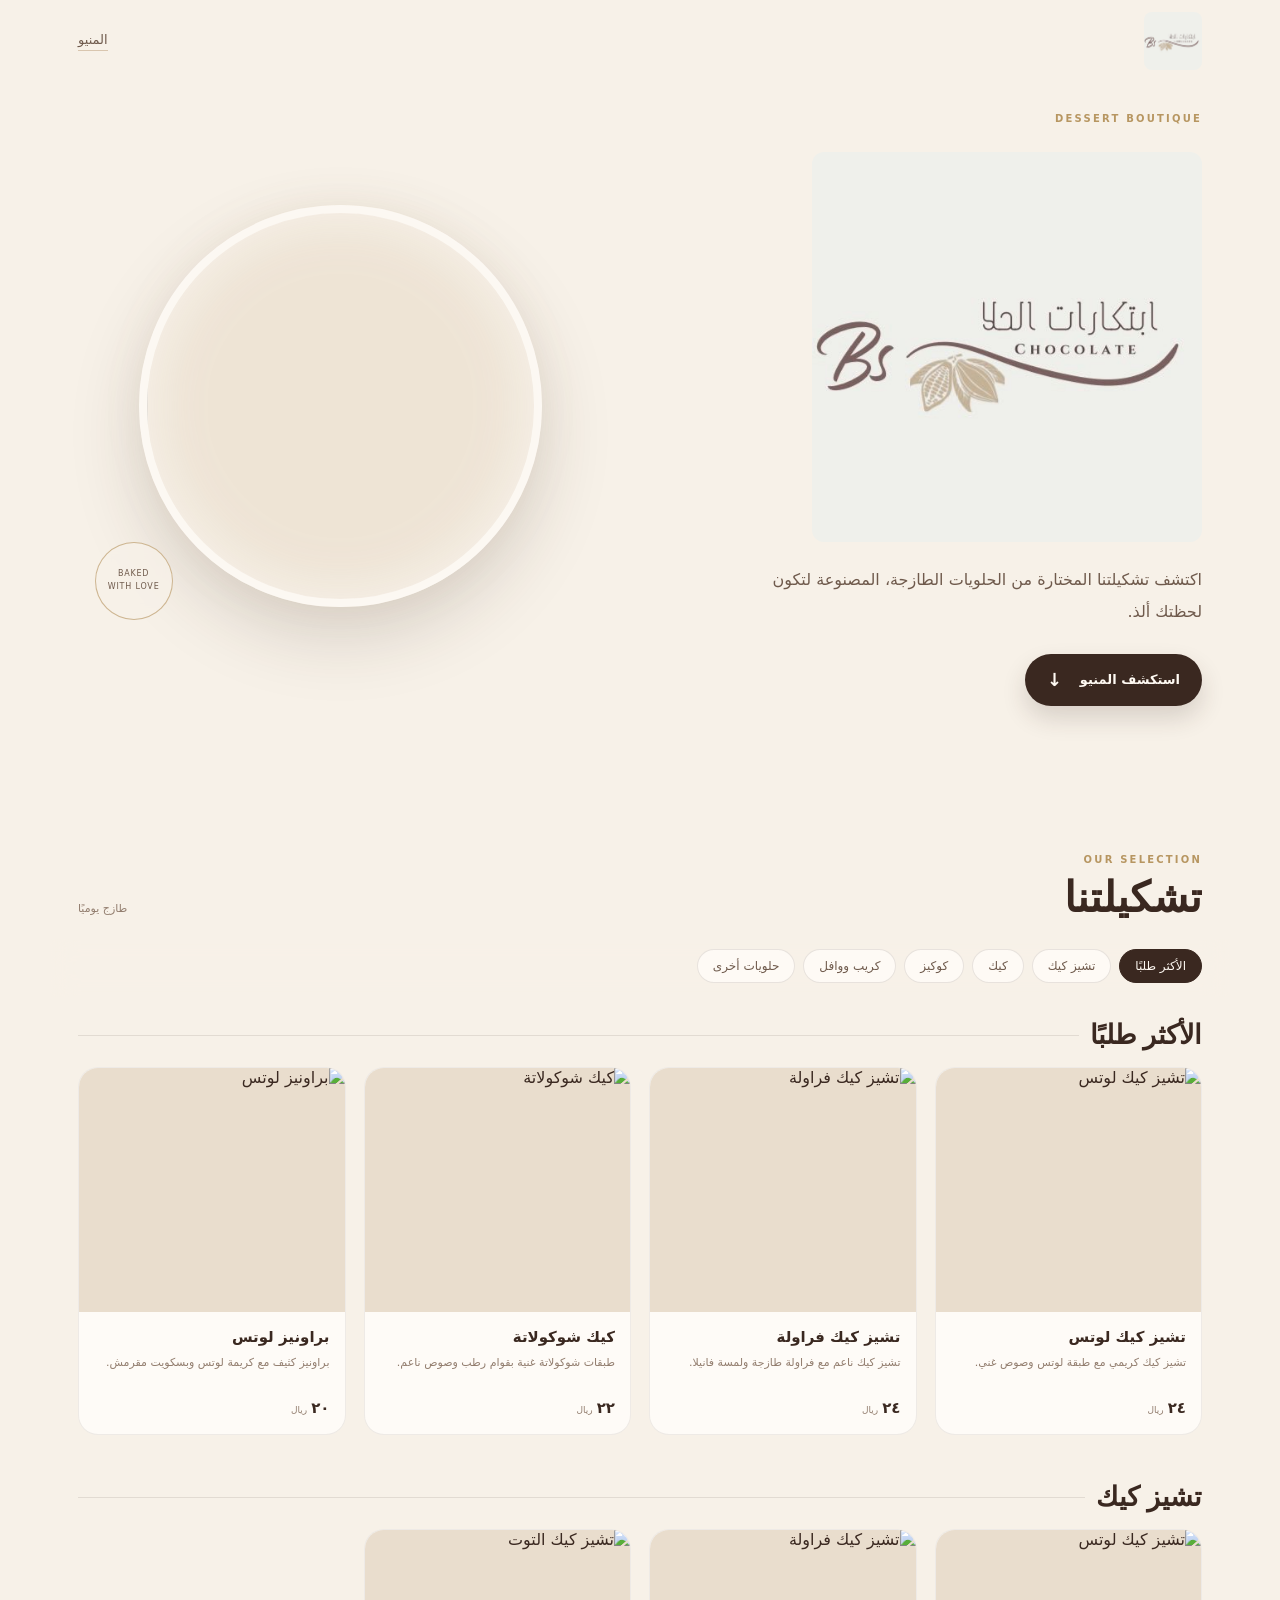
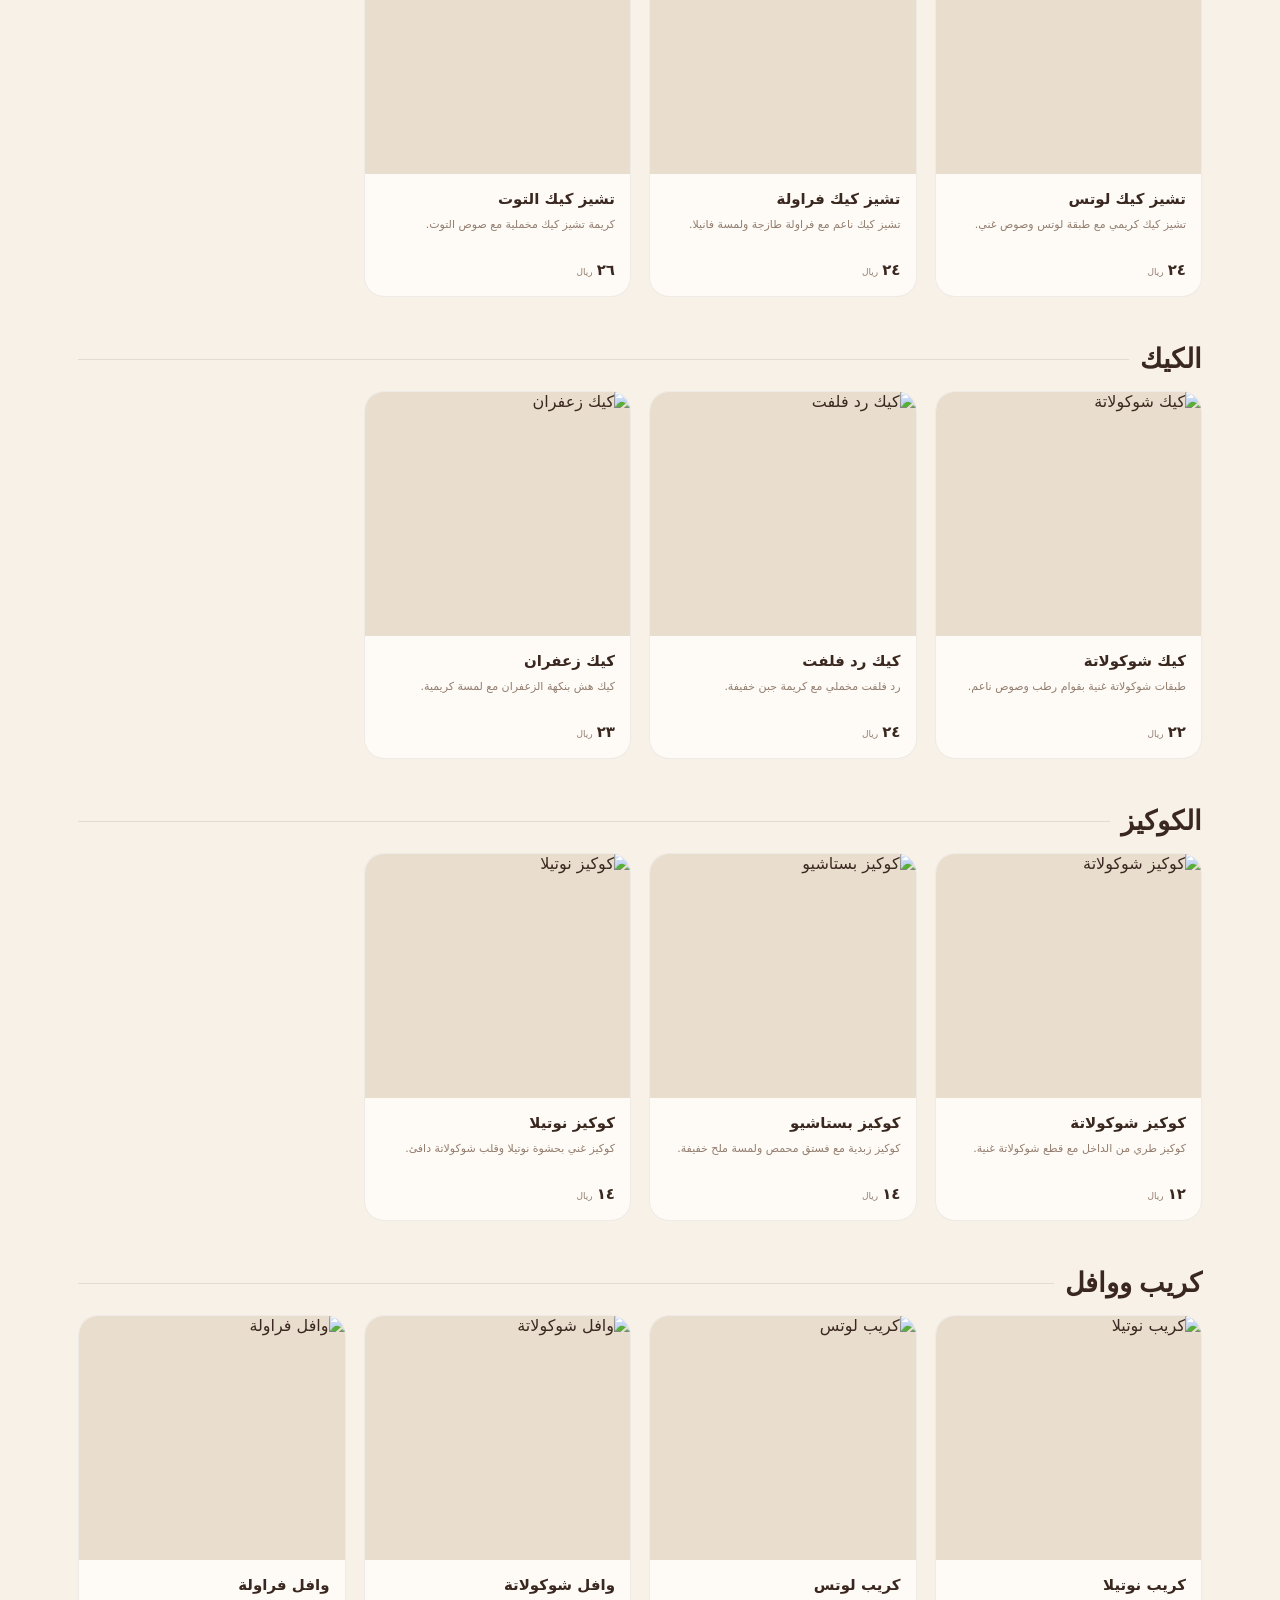
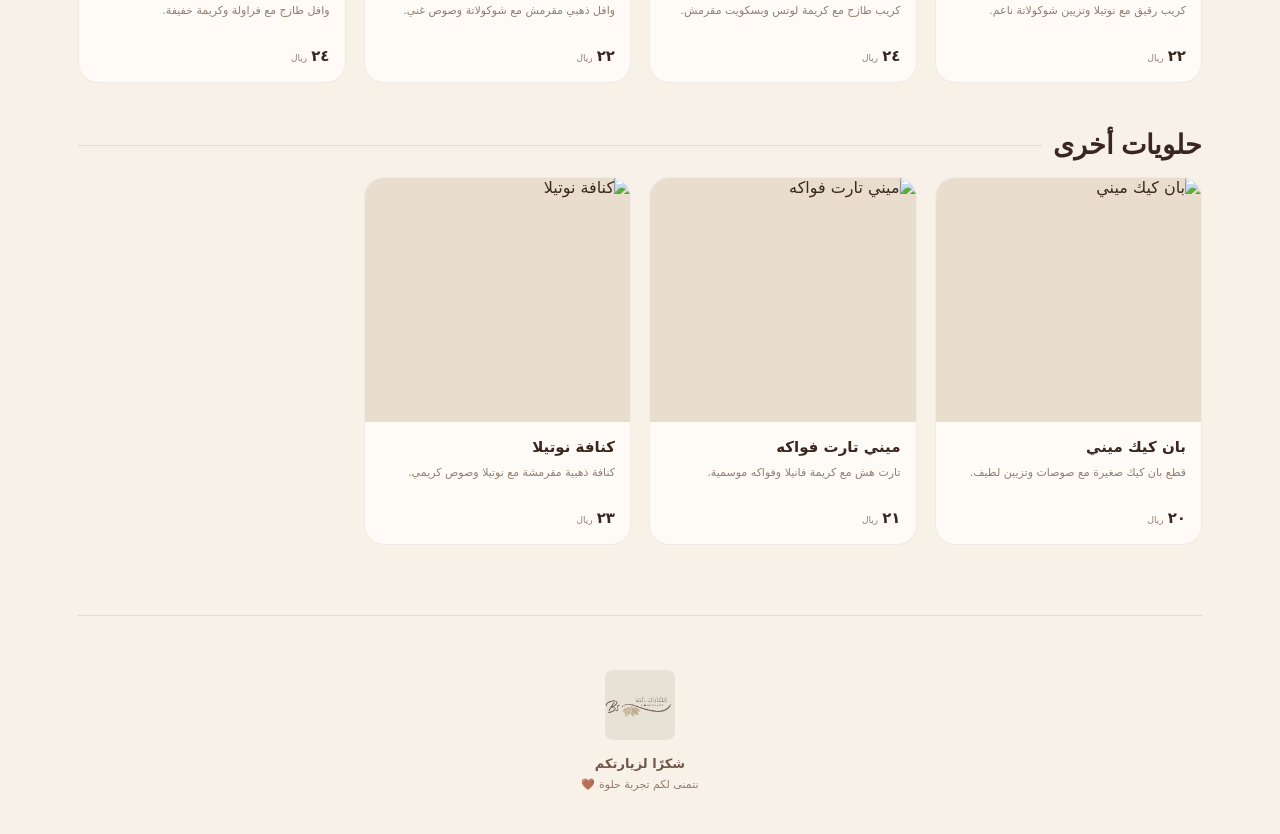
==== commit 8f6a49e2: "Update index.html" ====
--- a/index.html
+++ b/index.html
@@ -5,10 +5,7 @@
   <meta name="viewport" content="width=device-width, initial-scale=1, viewport-fit=cover">
   <meta name="theme-color" content="#f7f1e8">
   <meta name="description" content="منيو حلويات فاخر — تصفح التشكيلة والأسعار بسهولة.">
-  <title>حلوتك تبدأ من هنا | منيو الحلويات</title>
-  <link rel="preconnect" href="https://fonts.googleapis.com">
-  <link rel="preconnect" href="https://fonts.gstatic.com" crossorigin>
-  <link href="https://fonts.googleapis.com/css2?family=IBM+Plex+Sans+Arabic:wght@400;500;600;700&family=Noto+Naskh+Arabic:wght@500;600;700&display=swap" rel="stylesheet">
+  <title>ابتكارات الحلا | منيو الحلويات</title>
   <style>
 /* =========================================================
    Premium Arabic Dessert Menu
@@ -666,155 +663,98 @@
 }
 .logo-image{mix-blend-mode:multiply}
 
+
 /* =========================================================
-   PREMIUM MOTION PASS
+   Scroll-first performance mode
+   Keeps the premium layout while doing zero work during scroll.
    ========================================================= */
-:root{
-  --motion:cubic-bezier(.2,.75,.2,1);
-  --glass:rgba(255,253,249,.82);
-}
-body{
-  background:
-    radial-gradient(circle at 86% 3%,rgba(183,150,97,.13),transparent 22rem),
-    radial-gradient(circle at 8% 38%,rgba(111,90,76,.045),transparent 25rem),
-    var(--cream);
-}
-body:before{
-  content:"";position:fixed;inset:0;pointer-events:none;z-index:-1;opacity:.22;
-  background-image:radial-gradient(rgba(58,40,32,.13) .5px,transparent .5px);
-  background-size:6px 6px;
-}
-.menu-loader{
-  position:fixed;inset:0;z-index:9999;display:grid;place-items:center;
-  background:var(--cream);transition:opacity .45s ease,visibility .45s ease;
-}
-.menu-loader.loaded{opacity:0;visibility:hidden}
-.loader-inner{display:flex;flex-direction:column;align-items:center;gap:12px;text-align:center}
-.loader-label{font-size:9px;letter-spacing:.3em;color:var(--gold);font-weight:700}
-.loader-title{font-family:var(--serif);font-size:30px;opacity:0;transform:translateY(8px);animation:loaderTitle .65s .12s var(--motion) forwards}
-.loader-rule{width:46px;height:1px;background:var(--gold);opacity:.55}
-@keyframes loaderTitle{to{opacity:1;transform:none}}
-.scroll-progress{
-  position:fixed;top:0;left:0;right:0;height:2px;background:var(--gold);
-  z-index:100;transform-origin:right center;transform:scaleX(0);pointer-events:none;
-}
-.hero-visual{transform:translateY(calc(var(--hero-shift,0px) * -1));transition:transform .12s linear}
-.hero-image-wrap{box-shadow:0 25px 70px rgba(58,40,32,.14)}
-.section-note{display:inline-flex;align-items:center;gap:7px}
-.section-note i{width:6px;height:6px;border-radius:50%;background:var(--gold);box-shadow:0 0 0 5px rgba(183,150,97,.1);animation:pulseDot 2s ease-in-out infinite}
-@keyframes pulseDot{50%{box-shadow:0 0 0 8px rgba(183,150,97,0)}}
-.categories-shell{
-  position:sticky;top:0;z-index:40;margin:0 -18px;padding:10px 18px;
-  background:linear-gradient(to bottom,rgba(247,241,232,.96),rgba(247,241,232,.82));
-  backdrop-filter:blur(14px);-webkit-backdrop-filter:blur(14px);
-  border-bottom:1px solid transparent;transition:border-color .25s,box-shadow .25s;
-}
-.categories-shell:after{
-  content:"";position:absolute;inset:auto 18px 0;height:1px;background:var(--line);
-}
-.categories{overflow-x:auto;scrollbar-width:none;padding-bottom:1px}
-.categories::-webkit-scrollbar{display:none}
-.category-chip{position:relative;overflow:hidden}
-.category-chip:before{
-  content:"";position:absolute;inset:0;background:rgba(255,255,255,.16);
-  transform:translateX(-110%);transition:transform .4s var(--motion)
-}
-.category-chip:active:before{transform:translateX(0)}
-.category-chip.active{box-shadow:0 7px 18px rgba(58,40,32,.12)}
-.product-section{scroll-margin-top:78px}
-.product-section-title{margin-top:6px}
-.item-count{
-  min-width:22px;height:22px;padding:0 6px;display:grid;place-items:center;
-  border-radius:999px;background:rgba(183,150,97,.1);color:var(--gold);font-size:9px;font-weight:700
-}
-.products-grid{gap:13px}
-.product-card{
-  isolation:isolate;will-change:transform;
-  transition:transform .3s var(--motion),box-shadow .3s,border-color .3s;
-}
-.product-card.revealed{
-  animation:cardReveal .65s var(--motion) both;
-  animation-delay:var(--card-delay,0ms);
-}
-@keyframes cardReveal{from{opacity:0;transform:translateY(18px) scale(.985)}to{opacity:1;transform:none}}
-.product-card:hover{transform:translateY(-5px) scale(1.008)}
-.product-card:focus-visible{outline:2px solid var(--gold);outline-offset:3px}
-.image-frame{position:relative;overflow:hidden;background:var(--beige)}
-.product-image{transition:transform .7s var(--motion),filter .5s}
-.product-card:hover .product-image,.product-card:focus-visible .product-image{transform:scale(1.045)}
-.image-shine{
-  position:absolute;inset:0;pointer-events:none;
-  background:linear-gradient(110deg,transparent 25%,rgba(255,255,255,.28) 48%,transparent 70%);
-  transform:translateX(-120%);transition:transform .8s var(--motion)
-}
-.product-card:hover .image-shine{transform:translateX(120%)}
-.popular-badge{
-  position:absolute;top:9px;right:9px;z-index:3;padding:6px 9px;border-radius:999px;
-  background:rgba(58,40,32,.9);color:#fffaf3;font-size:9px;font-weight:700;
-  box-shadow:0 8px 20px rgba(58,40,32,.16)
-}
-.product-price{color:var(--brown)}
-.to-top{transition:transform .3s var(--motion),opacity .3s,box-shadow .3s}
-.to-top.visible{animation:floatIn .45s var(--motion) both}
-@keyframes floatIn{from{transform:translateY(15px) scale(.85);opacity:0}to{transform:none;opacity:1}}
-.modal-backdrop{
-  background:rgba(37,25,20,.42)!important;
-  backdrop-filter:blur(8px);-webkit-backdrop-filter:blur(8px);
-  transition:opacity .36s ease!important
-}
-.product-sheet{
-  box-shadow:0 -30px 80px rgba(35,23,18,.25)!important;
-  border-top:1px solid rgba(255,255,255,.55)!important;
-  transition:transform .42s var(--motion),opacity .28s ease!important;
-}
-.product-sheet.show{animation:sheetIn .42s var(--motion)}
-@keyframes sheetIn{from{transform:translateY(22px) scale(.985);opacity:0}to{transform:none;opacity:1}}
-.sheet-image-wrap{overflow:hidden}
-.sheet-image-wrap img{transition:transform .7s var(--motion)}
-.product-sheet.show .sheet-image-wrap img{animation:sheetImageIn .7s var(--motion)}
-@keyframes sheetImageIn{from{transform:scale(1.06)}to{transform:scale(1)}}
-.sheet-close{transition:transform .25s,background .25s}
-.sheet-close:active{transform:scale(.9) rotate(-6deg)}
-.close-label{transition:transform .25s,opacity .25s}
-.close-label:active{transform:scale(.97)}
-@media (min-width:760px){
-  .categories-shell{margin-left:0;margin-right:0;border-radius:999px;padding:8px 10px}
-  .categories-shell:after{display:none}
-  .categories{justify-content:center}
-}
-@media (max-width:480px){
-  .hero{min-height:570px;padding-top:18px}
-  .hero h1{font-size:clamp(48px,14vw,70px)}
-  .product-info{padding:12px 11px 14px}
-  .product-desc{font-size:10px}
-  .categories-shell{padding-left:14px;padding-right:14px;margin-left:-14px;margin-right:-14px}
-}
-@media (prefers-reduced-motion:reduce){
-  *,*::before,*::after{
-    animation-duration:.01ms!important;animation-iteration-count:1!important;
-    transition-duration:.01ms!important;scroll-behavior:auto!important
+html, body {
+  scroll-behavior: auto !important;
+  -webkit-overflow-scrolling: touch;
+  background-image: none !important;
+}
+body::before, body::after { display: none !important; }
+
+.product-card,
+.product-card.revealed,
+.product-image,
+.hero-visual,
+.hero-image-wrap,
+.category-chip,
+.logo-image,
+.footer-logo-image {
+  animation: none !important;
+  transition: none !important;
+  transform: none !important;
+  filter: none !important;
+  will-change: auto !important;
+}
+
+.product-card,
+.product-card.revealed {
+  opacity: 1 !important;
+  transform: none !important;
+  box-shadow: none !important;
+}
+
+.product-card:hover,
+.product-card:active,
+.product-card:focus,
+.product-card:hover .product-image {
+  transform: none !important;
+  box-shadow: none !important;
+}
+
+.product-image {
+  display: block;
+  transform: none !important;
+  backface-visibility: hidden;
+}
+
+.categories {
+  -webkit-overflow-scrolling: touch;
+  scroll-behavior: auto !important;
+}
+
+.to-top { display: none !important; }
+
+.modal-backdrop {
+  backdrop-filter: none !important;
+  -webkit-backdrop-filter: none !important;
+}
+
+@media (max-width: 760px) {
+  .product-card {
+    border: 1px solid rgba(58, 40, 32, .08) !important;
   }
-  .menu-loader{display:none!important}
-}
+  .hero-image-wrap { box-shadow: none !important; }
+}
+
+
+/* الشعار الرئيسي في الواجهة — ثابت وخفيف بدون أنيميشن */
+.hero-brand-logo {
+  width: min(330px, 78vw);
+  margin: 16px 0 18px;
+}
+.hero-brand-logo img {
+  width: 100%;
+  height: auto;
+  display: block;
+  mix-blend-mode: multiply;
+  border-radius: 12px;
+}
+@media (min-width: 760px) {
+  .hero-brand-logo { width: min(390px, 36vw); }
+}
+
 </style>
 </head>
 <body>
-
-<div class="menu-loader" id="menuLoader" aria-hidden="true">
-  <div class="loader-inner">
-    <span class="loader-rule"></span>
-    <span class="loader-label">DESSERT BOUTIQUE</span>
-    <span class="loader-title">حلوتك تبدأ من هنا</span>
-    <span class="loader-rule"></span>
-  </div>
-</div>
-<div class="scroll-progress" id="scrollProgress" aria-hidden="true"></div>
-
   <div class="page-shell">
     <header class="site-header" id="top">
       <a class="brand" href="#top" aria-label="العودة إلى الرئيسية">
         <!-- تم إضافة صورة الشعار هنا -->
-        <img src="[data-uri]" alt="ابتكارات الحلا" class="logo-image">
+        <img src="[data-uri]" alt="ابتكارات الحلا" class="logo-image" id="brandLogoSource">
         
         <!-- تم إخفاء النصوص الأصلية بصرياً فقط بدون حذفها -->
         <span class="brand-mark visually-hidden" aria-hidden="true">س</span>
@@ -827,7 +767,10 @@
       <section class="hero" aria-labelledby="hero-title">
         <div class="hero-copy">
           <span class="eyebrow">DESSERT BOUTIQUE</span>
-          <h1 id="hero-title">حلوتك<br><em>تبدأ من هنا</em></h1>
+          <h1 id="hero-title" class="visually-hidden">ابتكارات الحلا</h1>
+          <div class="hero-brand-logo" aria-hidden="true">
+            <img id="heroLogo" alt="" decoding="async">
+          </div>
           <p>اكتشف تشكيلتنا المختارة من الحلويات الطازجة، المصنوعة لتكون لحظتك ألذ.</p>
           <a class="primary-btn" href="#menu">استكشف المنيو <span aria-hidden="true">↓</span></a>
         </div>
@@ -850,17 +793,17 @@
             <span class="eyebrow">OUR SELECTION</span>
             <h2 id="menu-title">تشكيلتنا</h2>
           </div>
-          <span class="section-note"><i aria-hidden="true"></i> طازج يوميًا</span>
+          <span class="section-note">طازج يوميًا</span>
         </div>
 
-        <div class="categories-shell" id="categoriesShell"><nav class="categories" id="categories" aria-label="أقسام المنيو">
+        <nav class="categories" id="categories" aria-label="أقسام المنيو">
           <button class="category-chip active" data-category="popular">الأكثر طلبًا</button>
           <button class="category-chip" data-category="cheesecake">تشيز كيك</button>
           <button class="category-chip" data-category="cakes">كيك</button>
           <button class="category-chip" data-category="cookies">كوكيز</button>
           <button class="category-chip" data-category="crepe-waffle">كريب ووافل</button>
           <button class="category-chip" data-category="other">حلويات أخرى</button>
-        </nav></div>
+        </nav>
 
         <div id="product-sections" class="product-sections" aria-live="polite"></div>
       </section>
@@ -898,8 +841,14 @@
     <div class="noscript">يرجى تفعيل JavaScript لعرض المنيو التفاعلي.</div>
   </noscript>
   <script>
+// إعادة استخدام نفس صورة الشعار المضمنة بدون تكرار بيانات الصورة داخل الملف.
+const brandLogoSource = document.getElementById("brandLogoSource");
+const heroLogo = document.getElementById("heroLogo");
+if (brandLogoSource && heroLogo) heroLogo.src = brandLogoSource.src;
+
 /* =========================================================
-   Premium Dessert Menu — interaction layer
+   Dessert Menu Data + UI
+   Edit the products array to change the menu.
    ========================================================= */
 
 const categoryMeta = {
@@ -912,111 +861,98 @@
 };
 
 const products = [
-  { id: 1, name: "تشيز كيك لوتس", price: 24, category: "popular", description: "تشيز كيك كريمي مع طبقة لوتس وصوص غني.", image: "https://images.unsplash.com/photo-1565958011703-44f9829ba187?auto=format&fit=crop&w=800&q=80" },
-  { id: 2, name: "تشيز كيك فراولة", price: 24, category: "popular", description: "تشيز كيك ناعم مع فراولة طازجة ولمسة فانيلا.", image: "https://images.unsplash.com/photo-1571115177098-24ec42ed204d?auto=format&fit=crop&w=800&q=80" },
-  { id: 3, name: "كيك شوكولاتة", price: 22, category: "popular", description: "طبقات شوكولاتة غنية بقوام رطب وصوص ناعم.", image: "https://images.unsplash.com/photo-1578985545062-69928b1d9587?auto=format&fit=crop&w=800&q=80" },
-  { id: 4, name: "براونيز لوتس", price: 20, category: "popular", description: "براونيز كثيف مع كريمة لوتس وبسكويت مقرمش.", image: "https://images.unsplash.com/photo-1606313564200-e75d5e30476a?auto=format&fit=crop&w=800&q=80" },
-  { id: 5, name: "تشيز كيك لوتس", price: 24, category: "cheesecake", description: "تشيز كيك كريمي مع طبقة لوتس وصوص غني.", image: "https://images.unsplash.com/photo-1565958011703-44f9829ba187?auto=format&fit=crop&w=800&q=80" },
-  { id: 6, name: "تشيز كيك فراولة", price: 24, category: "cheesecake", description: "تشيز كيك ناعم مع فراولة طازجة ولمسة فانيلا.", image: "https://images.unsplash.com/photo-1571115177098-24ec42ed204d?auto=format&fit=crop&w=800&q=80" },
-  { id: 7, name: "تشيز كيك التوت", price: 26, category: "cheesecake", description: "كريمة تشيز كيك مخملية مع صوص التوت.", image: "https://images.unsplash.com/photo-1533134242443-d4fd215305ad?auto=format&fit=crop&w=800&q=80" },
-  { id: 8, name: "كيك شوكولاتة", price: 22, category: "cakes", description: "طبقات شوكولاتة غنية بقوام رطب وصوص ناعم.", image: "https://images.unsplash.com/photo-1578985545062-69928b1d9587?auto=format&fit=crop&w=800&q=80" },
-  { id: 9, name: "كيك رد فلفت", price: 24, category: "cakes", description: "رد فلفت مخملي مع كريمة جبن خفيفة.", image: "https://images.unsplash.com/photo-1586788680434-30d324b2d46f?auto=format&fit=crop&w=800&q=80" },
-  { id: 10, name: "كيك زعفران", price: 23, category: "cakes", description: "كيك هش بنكهة الزعفران مع لمسة كريمية.", image: "https://images.unsplash.com/photo-1519915028121-7d3463d20b13?auto=format&fit=crop&w=800&q=80" },
-  { id: 11, name: "كوكيز شوكولاتة", price: 12, category: "cookies", description: "كوكيز طري من الداخل مع قطع شوكولاتة غنية.", image: "https://images.unsplash.com/photo-1499636136210-6f4ee915583e?auto=format&fit=crop&w=800&q=80" },
-  { id: 12, name: "كوكيز بستاشيو", price: 14, category: "cookies", description: "كوكيز زبدية مع فستق محمص ولمسة ملح خفيفة.", image: "https://images.unsplash.com/photo-1558961363-fa8fdf82db35?auto=format&fit=crop&w=800&q=80" },
-  { id: 13, name: "كوكيز نوتيلا", price: 14, category: "cookies", description: "كوكيز غني بحشوة نوتيلا وقلب شوكولاتة دافئ.", image: "https://images.unsplash.com/photo-1558961363-fa8fdf82db35?auto=format&fit=crop&w=800&q=80" },
-  { id: 14, name: "كريب نوتيلا", price: 22, category: "crepe-waffle", description: "كريب رقيق مع نوتيلا وتزيين شوكولاتة ناعم.", image: "https://images.unsplash.com/photo-1519671282429-b44660ead0a7?auto=format&fit=crop&w=800&q=80" },
-  { id: 15, name: "كريب لوتس", price: 24, category: "crepe-waffle", description: "كريب طازج مع كريمة لوتس وبسكويت مقرمش.", image: "https://images.unsplash.com/photo-1506084868230-bb9d95c24759?auto=format&fit=crop&w=800&q=80" },
-  { id: 16, name: "وافل شوكولاتة", price: 22, category: "crepe-waffle", description: "وافل ذهبي مقرمش مع شوكولاتة وصوص غني.", image: "https://images.unsplash.com/photo-1562376552-0d160a2f238d?auto=format&fit=crop&w=800&q=80" },
-  { id: 17, name: "وافل فراولة", price: 24, category: "crepe-waffle", description: "وافل طازج مع فراولة وكريمة خفيفة.", image: "https://images.unsplash.com/photo-1598214886806-c87b84b7078b?auto=format&fit=crop&w=800&q=80" },
-  { id: 18, name: "بان كيك ميني", price: 20, category: "other", description: "قطع بان كيك صغيرة مع صوصات وتزيين لطيف.", image: "https://images.unsplash.com/photo-1528207776546-365bb710ee93?auto=format&fit=crop&w=800&q=80" },
-  { id: 19, name: "ميني تارت فواكه", price: 21, category: "other", description: "تارت هش مع كريمة فانيلا وفواكه موسمية.", image: "https://images.unsplash.com/photo-1464305795204-6f5bbfc7fb81?auto=format&fit=crop&w=800&q=80" },
-  { id: 20, name: "كنافة نوتيلا", price: 23, category: "other", description: "كنافة ذهبية مقرمشة مع نوتيلا وصوص كريمي.", image: "https://images.unsplash.com/photo-1579888944880-d98341245702?auto=format&fit=crop&w=800&q=80" }
+  { id: 1, name: "تشيز كيك لوتس", price: 24, category: "popular", description: "تشيز كيك كريمي مع طبقة لوتس وصوص غني.", image: "https://images.unsplash.com/photo-1565958011703-44f9829ba187?auto=format&fit=crop&w=560&q=70" },
+  { id: 2, name: "تشيز كيك فراولة", price: 24, category: "popular", description: "تشيز كيك ناعم مع فراولة طازجة ولمسة فانيلا.", image: "https://images.unsplash.com/photo-1571115177098-24ec42ed204d?auto=format&fit=crop&w=560&q=70" },
+  { id: 3, name: "كيك شوكولاتة", price: 22, category: "popular", description: "طبقات شوكولاتة غنية بقوام رطب وصوص ناعم.", image: "https://images.unsplash.com/photo-1578985545062-69928b1d9587?auto=format&fit=crop&w=560&q=70" },
+  { id: 4, name: "براونيز لوتس", price: 20, category: "popular", description: "براونيز كثيف مع كريمة لوتس وبسكويت مقرمش.", image: "https://images.unsplash.com/photo-1606313564200-e75d5e30476a?auto=format&fit=crop&w=560&q=70" },
+
+  { id: 5, name: "تشيز كيك لوتس", price: 24, category: "cheesecake", description: "تشيز كيك كريمي مع طبقة لوتس وصوص غني.", image: "https://images.unsplash.com/photo-1565958011703-44f9829ba187?auto=format&fit=crop&w=560&q=70" },
+  { id: 6, name: "تشيز كيك فراولة", price: 24, category: "cheesecake", description: "تشيز كيك ناعم مع فراولة طازجة ولمسة فانيلا.", image: "https://images.unsplash.com/photo-1571115177098-24ec42ed204d?auto=format&fit=crop&w=560&q=70" },
+  { id: 7, name: "تشيز كيك التوت", price: 26, category: "cheesecake", description: "كريمة تشيز كيك مخملية مع صوص التوت.", image: "https://images.unsplash.com/photo-1533134242443-d4fd215305ad?auto=format&fit=crop&w=560&q=70" },
+
+  { id: 8, name: "كيك شوكولاتة", price: 22, category: "cakes", description: "طبقات شوكولاتة غنية بقوام رطب وصوص ناعم.", image: "https://images.unsplash.com/photo-1578985545062-69928b1d9587?auto=format&fit=crop&w=560&q=70" },
+  { id: 9, name: "كيك رد فلفت", price: 24, category: "cakes", description: "رد فلفت مخملي مع كريمة جبن خفيفة.", image: "https://images.unsplash.com/photo-1586788680434-30d324b2d46f?auto=format&fit=crop&w=560&q=70" },
+  { id: 10, name: "كيك زعفران", price: 23, category: "cakes", description: "كيك هش بنكهة الزعفران مع لمسة كريمية.", image: "https://images.unsplash.com/photo-1519915028121-7d3463d20b13?auto=format&fit=crop&w=560&q=70" },
+
+  { id: 11, name: "كوكيز شوكولاتة", price: 12, category: "cookies", description: "كوكيز طري من الداخل مع قطع شوكولاتة غنية.", image: "https://images.unsplash.com/photo-1499636136210-6f4ee915583e?auto=format&fit=crop&w=560&q=70" },
+  { id: 12, name: "كوكيز بستاشيو", price: 14, category: "cookies", description: "كوكيز زبدية مع فستق محمص ولمسة ملح خفيفة.", image: "https://images.unsplash.com/photo-1558961363-fa8fdf82db35?auto=format&fit=crop&w=560&q=70" },
+  { id: 13, name: "كوكيز نوتيلا", price: 14, category: "cookies", description: "كوكيز غني بحشوة نوتيلا وقلب شوكولاتة دافئ.", image: "https://images.unsplash.com/photo-1558961363-fa8fdf82db35?auto=format&fit=crop&w=560&q=70" },
+
+  { id: 14, name: "كريب نوتيلا", price: 22, category: "crepe-waffle", description: "كريب رقيق مع نوتيلا وتزيين شوكولاتة ناعم.", image: "https://images.unsplash.com/photo-1519671282429-b44660ead0a7?auto=format&fit=crop&w=560&q=70" },
+  { id: 15, name: "كريب لوتس", price: 24, category: "crepe-waffle", description: "كريب طازج مع كريمة لوتس وبسكويت مقرمش.", image: "https://images.unsplash.com/photo-1506084868230-bb9d95c24759?auto=format&fit=crop&w=560&q=70" },
+  { id: 16, name: "وافل شوكولاتة", price: 22, category: "crepe-waffle", description: "وافل ذهبي مقرمش مع شوكولاتة وصوص غني.", image: "https://images.unsplash.com/photo-1562376552-0d160a2f238d?auto=format&fit=crop&w=560&q=70" },
+  { id: 17, name: "وافل فراولة", price: 24, category: "crepe-waffle", description: "وافل طازج مع فراولة وكريمة خفيفة.", image: "https://images.unsplash.com/photo-1598214886806-c87b84b7078b?auto=format&fit=crop&w=560&q=70" },
+
+  { id: 18, name: "بان كيك ميني", price: 20, category: "other", description: "قطع بان كيك صغيرة مع صوصات وتزيين لطيف.", image: "https://images.unsplash.com/photo-1528207776546-365bb710ee93?auto=format&fit=crop&w=560&q=70" },
+  { id: 19, name: "ميني تارت فواكه", price: 21, category: "other", description: "تارت هش مع كريمة فانيلا وفواكه موسمية.", image: "https://images.unsplash.com/photo-1464305795204-6f5bbfc7fb81?auto=format&fit=crop&w=560&q=70" },
+  { id: 20, name: "كنافة نوتيلا", price: 23, category: "other", description: "كنافة ذهبية مقرمشة مع نوتيلا وصوص كريمي.", image: "https://images.unsplash.com/photo-1579888944880-d98341245702?auto=format&fit=crop&w=560&q=70" }
 ];
 
-const $ = (s) => document.querySelector(s);
-const $$ = (s) => [...document.querySelectorAll(s)];
-const productSections = $("#product-sections");
-const categoryButtons = $$(".category-chip");
-const categoriesShell = $("#categoriesShell");
-const toTop = $("#toTop");
-const sheet = $("#productSheet");
-const backdrop = $("#modalBackdrop");
-const sheetImage = $("#sheetImage");
-const sheetTitle = $("#sheetTitle");
-const sheetDescription = $("#sheetDescription");
-const sheetPrice = $("#sheetPrice");
-const sheetCategory = $("#sheetCategory");
-const sheetClose = $("#sheetClose");
-const sheetCloseLabel = $("#sheetCloseLabel");
-const scrollProgress = $("#scrollProgress");
-const menuLoader = $("#menuLoader");
+const productSections = document.getElementById("product-sections");
+const categoryButtons = [...document.querySelectorAll(".category-chip")];
+const toTop = document.getElementById("toTop");
+const sheet = document.getElementById("productSheet");
+const backdrop = document.getElementById("modalBackdrop");
+const sheetImage = document.getElementById("sheetImage");
+const sheetTitle = document.getElementById("sheetTitle");
+const sheetDescription = document.getElementById("sheetDescription");
+const sheetPrice = document.getElementById("sheetPrice");
+const sheetCategory = document.getElementById("sheetCategory");
+const sheetClose = document.getElementById("sheetClose");
+const sheetCloseLabel = document.getElementById("sheetCloseLabel");
+
 const formatter = new Intl.NumberFormat("ar-SA");
-let lastFocusedCard = null;
-let touchStartY = 0;
-
-function productCard(product, index, category) {
-  const popularBadge = category === "popular" && index === 0
-    ? '<span class="popular-badge">الأكثر طلبًا</span>' : "";
-
+
+function productCard(product) {
   return `
     <article class="product-card" tabindex="0" role="button"
-      data-product-id="${product.id}" aria-label="عرض تفاصيل ${product.name}"
-      style="--card-delay:${Math.min(index * 55, 220)}ms">
-      ${popularBadge}
-      <div class="image-frame">
-        <img class="product-image" src="${product.image}" alt="${product.name}"
-          loading="lazy" decoding="async">
-        <span class="image-shine" aria-hidden="true"></span>
-      </div>
+      data-product-id="${product.id}"
+      aria-label="عرض تفاصيل ${product.name}">
+      <img
+        class="product-image"
+        src="${product.image}"
+        alt="${product.name}"
+        loading="lazy"
+        decoding="async"
+      >
       <div class="product-info">
         <h4 class="product-name">${product.name}</h4>
         <p class="product-desc">${product.description}</p>
         <div class="product-price">${formatter.format(product.price)} <small>ريال</small></div>
       </div>
-    </article>`;
+    </article>
+  `;
 }
 
 function renderMenu() {
   productSections.innerHTML = Object.entries(categoryMeta).map(([key, label]) => {
-    const items = products.filter(p => p.category === key);
+    const items = products.filter(product => product.category === key);
     return `
       <section class="product-section" id="category-${key}" data-category-section="${key}">
         <div class="product-section-title">
           <h3>${label}</h3>
-          <span class="title-line"></span>
-          <span class="item-count">${items.length}</span>
+          <span class="title-line" aria-hidden="true"></span>
         </div>
         <div class="products-grid">
-          ${items.length ? items.map((p, i) => productCard(p, i, key)).join("") :
-            '<p class="empty-state">لا توجد منتجات في هذا القسم حاليًا.</p>'}
+          ${items.length ? items.map(productCard).join("") : `
+            <p class="empty-state">لا توجد منتجات في هذا القسم حاليًا.</p>
+          `}
         </div>
-      </section>`;
+      </section>
+    `;
   }).join("");
+
   observeCards();
 }
 
 function observeCards() {
-  const cards = $$(".product-card");
-  if (!("IntersectionObserver" in window)) {
-    cards.forEach(c => c.classList.add("revealed"));
-    return;
-  }
-  const observer = new IntersectionObserver((entries, obs) => {
-    entries.forEach(entry => {
-      if (entry.isIntersecting) {
-        entry.target.classList.add("revealed");
-        obs.unobserve(entry.target);
-      }
-    });
-  }, { threshold: .08, rootMargin: "0px 0px -35px" });
-  cards.forEach(c => observer.observe(c));
-}
-
-function openProduct(id) {
-  const product = products.find(p => p.id === Number(id));
+  document.querySelectorAll(".product-card").forEach(card => card.classList.add("revealed"));
+}
+
+function openProduct(productId) {
+  const product = products.find(item => item.id === Number(productId));
   if (!product) return;
-  lastFocusedCard = document.querySelector(`[data-product-id="${product.id}"]`);
+
   sheetImage.src = product.image;
   sheetImage.alt = product.name;
   sheetTitle.textContent = product.name;
@@ -1027,104 +963,64 @@
   backdrop.hidden = false;
   sheet.hidden = false;
   document.body.classList.add("modal-open");
+
   requestAnimationFrame(() => {
     backdrop.classList.add("show");
     sheet.classList.add("show");
   });
-  setTimeout(() => sheetClose.focus(), 80);
+
+  sheetClose.focus();
 }
 
 function closeProduct() {
-  if (sheet.hidden) return;
   sheet.classList.remove("show");
   backdrop.classList.remove("show");
   document.body.classList.remove("modal-open");
+
   setTimeout(() => {
     sheet.hidden = true;
     backdrop.hidden = true;
-    lastFocusedCard?.focus();
-  }, 360);
+  }, 420);
 }
 
 function scrollToCategory(category) {
   const target = document.getElementById(`category-${category}`);
   if (!target) return;
-  const offset = categoriesShell?.offsetHeight || 70;
-  const y = target.getBoundingClientRect().top + window.scrollY - offset - 12;
-  window.scrollTo({ top: y, behavior: "smooth" });
-  setActiveCategory(category);
-}
-
-function setActiveCategory(category) {
-  categoryButtons.forEach(button =>
-    button.classList.toggle("active", button.dataset.category === category)
-  );
-  const active = categoryButtons.find(b => b.dataset.category === category);
-  active?.scrollIntoView({ behavior: "smooth", block: "nearest", inline: "center" });
-}
-
-function observeSections() {
-  const sections = $$("[data-category-section]");
-  if (!("IntersectionObserver" in window)) return;
-  const observer = new IntersectionObserver(entries => {
-    const visible = entries.filter(e => e.isIntersecting)
-      .sort((a,b) => b.intersectionRatio - a.intersectionRatio)[0];
-    if (visible) setActiveCategory(visible.target.dataset.categorySection);
-  }, { rootMargin: "-26% 0px -62% 0px", threshold: [0, .2, .5, .8] });
-  sections.forEach(s => observer.observe(s));
-}
-
-function updateScrollUI() {
-  const max = document.documentElement.scrollHeight - window.innerHeight;
-  const progress = max > 0 ? (window.scrollY / max) * 100 : 0;
-  if (scrollProgress) scrollProgress.style.transform = `scaleX(${progress / 100})`;
-  toTop?.classList.toggle("visible", window.scrollY > 650);
-  document.documentElement.style.setProperty("--hero-shift", `${Math.min(window.scrollY * .06, 16)}px`);
+  target.scrollIntoView({ behavior: "auto", block: "start" });
+
+  categoryButtons.forEach(button => {
+    button.classList.toggle("active", button.dataset.category === category);
+  });
 }
 
 categoryButtons.forEach(button => {
   button.addEventListener("click", () => scrollToCategory(button.dataset.category));
 });
 
-productSections.addEventListener("click", e => {
-  const card = e.target.closest(".product-card");
+productSections.addEventListener("click", event => {
+  const card = event.target.closest(".product-card");
   if (card) openProduct(card.dataset.productId);
 });
 
-productSections.addEventListener("keydown", e => {
-  const card = e.target.closest(".product-card");
-  if (!card || !["Enter", " "].includes(e.key)) return;
-  e.preventDefault();
+productSections.addEventListener("keydown", event => {
+  if (event.key !== "Enter" && event.key !== " ") return;
+  const card = event.target.closest(".product-card");
+  if (!card) return;
+  event.preventDefault();
   openProduct(card.dataset.productId);
 });
 
-[sheetClose, sheetCloseLabel, backdrop].forEach(el => el?.addEventListener("click", closeProduct));
-
-document.addEventListener("keydown", e => {
-  if (e.key === "Escape" && !sheet.hidden) closeProduct();
+[sheetClose, sheetCloseLabel, backdrop].forEach(element => {
+  element.addEventListener("click", closeProduct);
 });
 
-sheet?.addEventListener("touchstart", e => {
-  touchStartY = e.changedTouches[0].clientY;
-}, { passive: true });
-
-sheet?.addEventListener("touchend", e => {
-  const delta = e.changedTouches[0].clientY - touchStartY;
-  if (delta > 90) closeProduct();
-}, { passive: true });
-
-toTop?.addEventListener("click", () => window.scrollTo({ top: 0, behavior: "smooth" }));
-window.addEventListener("scroll", updateScrollUI, { passive: true });
+document.addEventListener("keydown", event => {
+  if (event.key === "Escape" && !sheet.hidden) closeProduct();
+});
+
+toTop.hidden = true;
 
 renderMenu();
-observeSections();
-updateScrollUI();
-
-window.addEventListener("load", () => {
-  document.body.classList.add("page-ready");
-  setTimeout(() => menuLoader?.classList.add("loaded"), 650);
-  setTimeout(() => menuLoader?.remove(), 1200);
-});
 </script>
 </body>
-</html>اقترح لي اشياء تحسن هذا من حركات وكل شي
+</html>
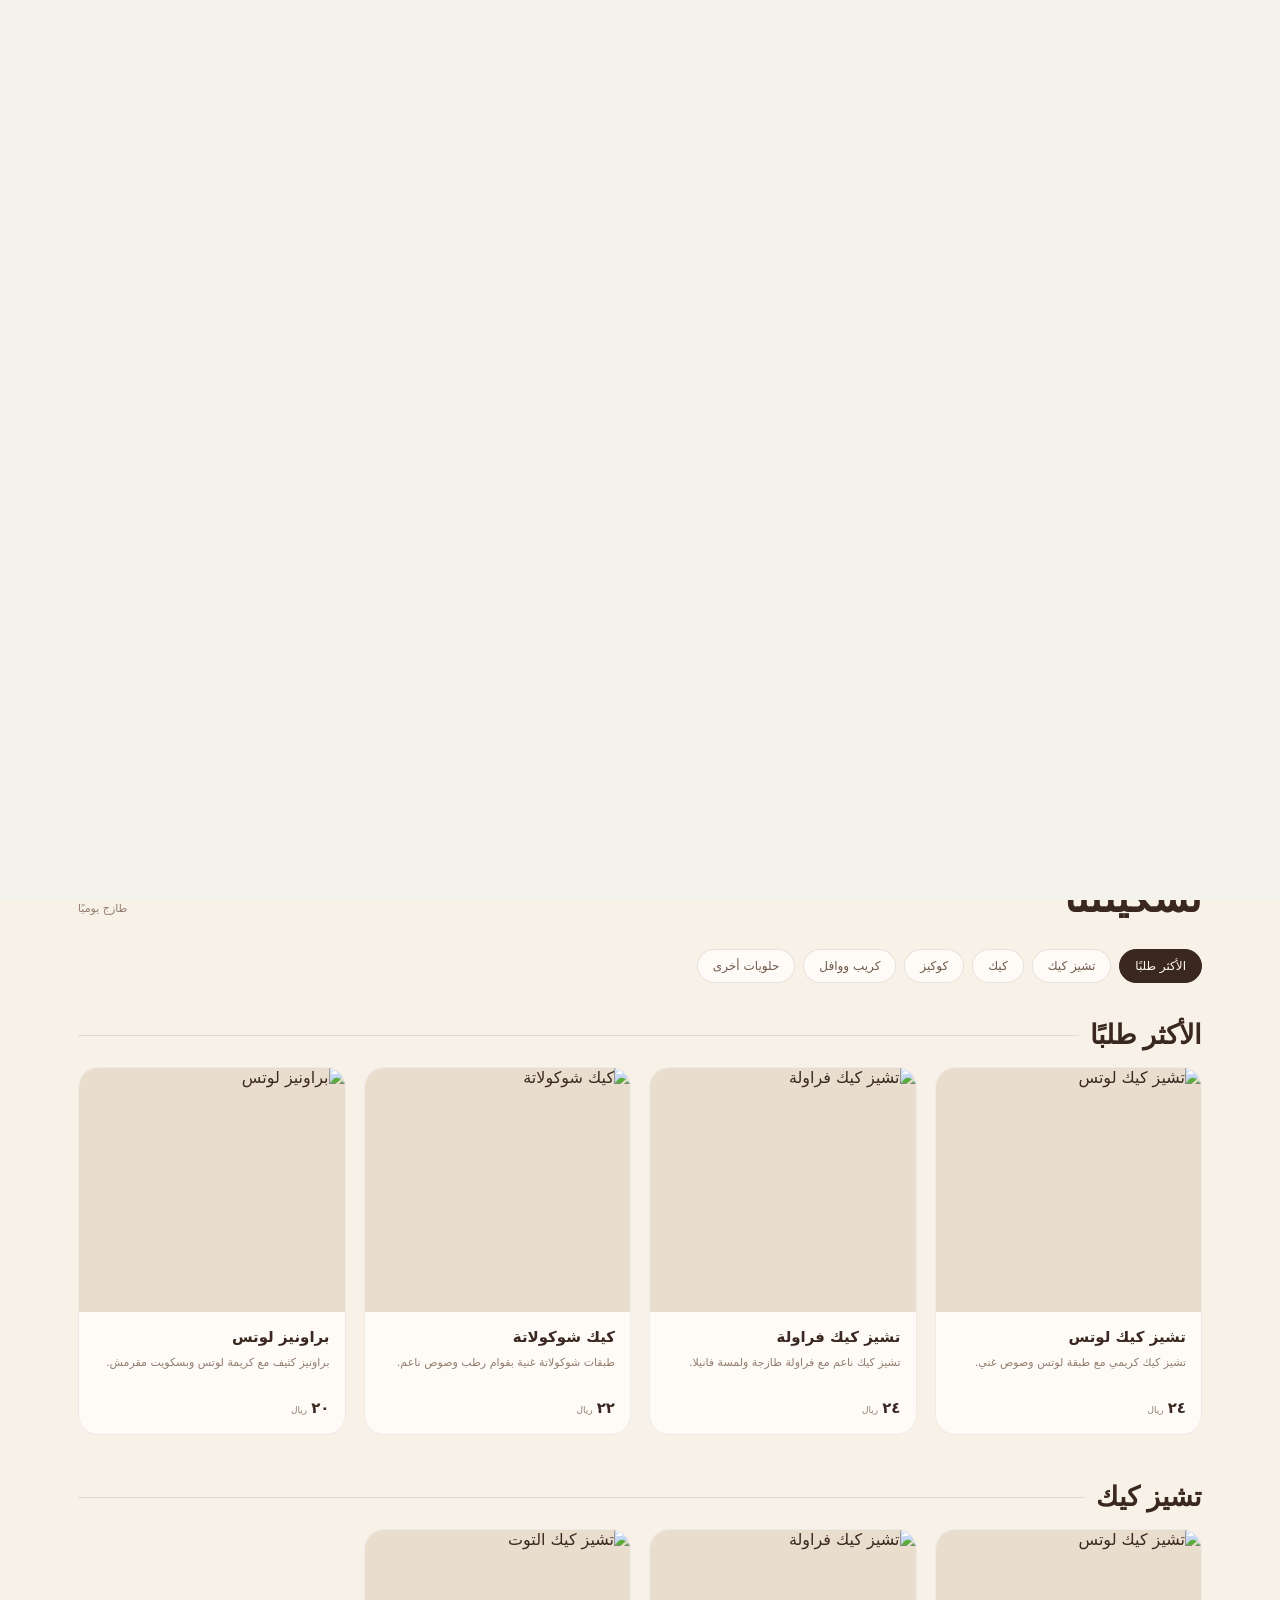
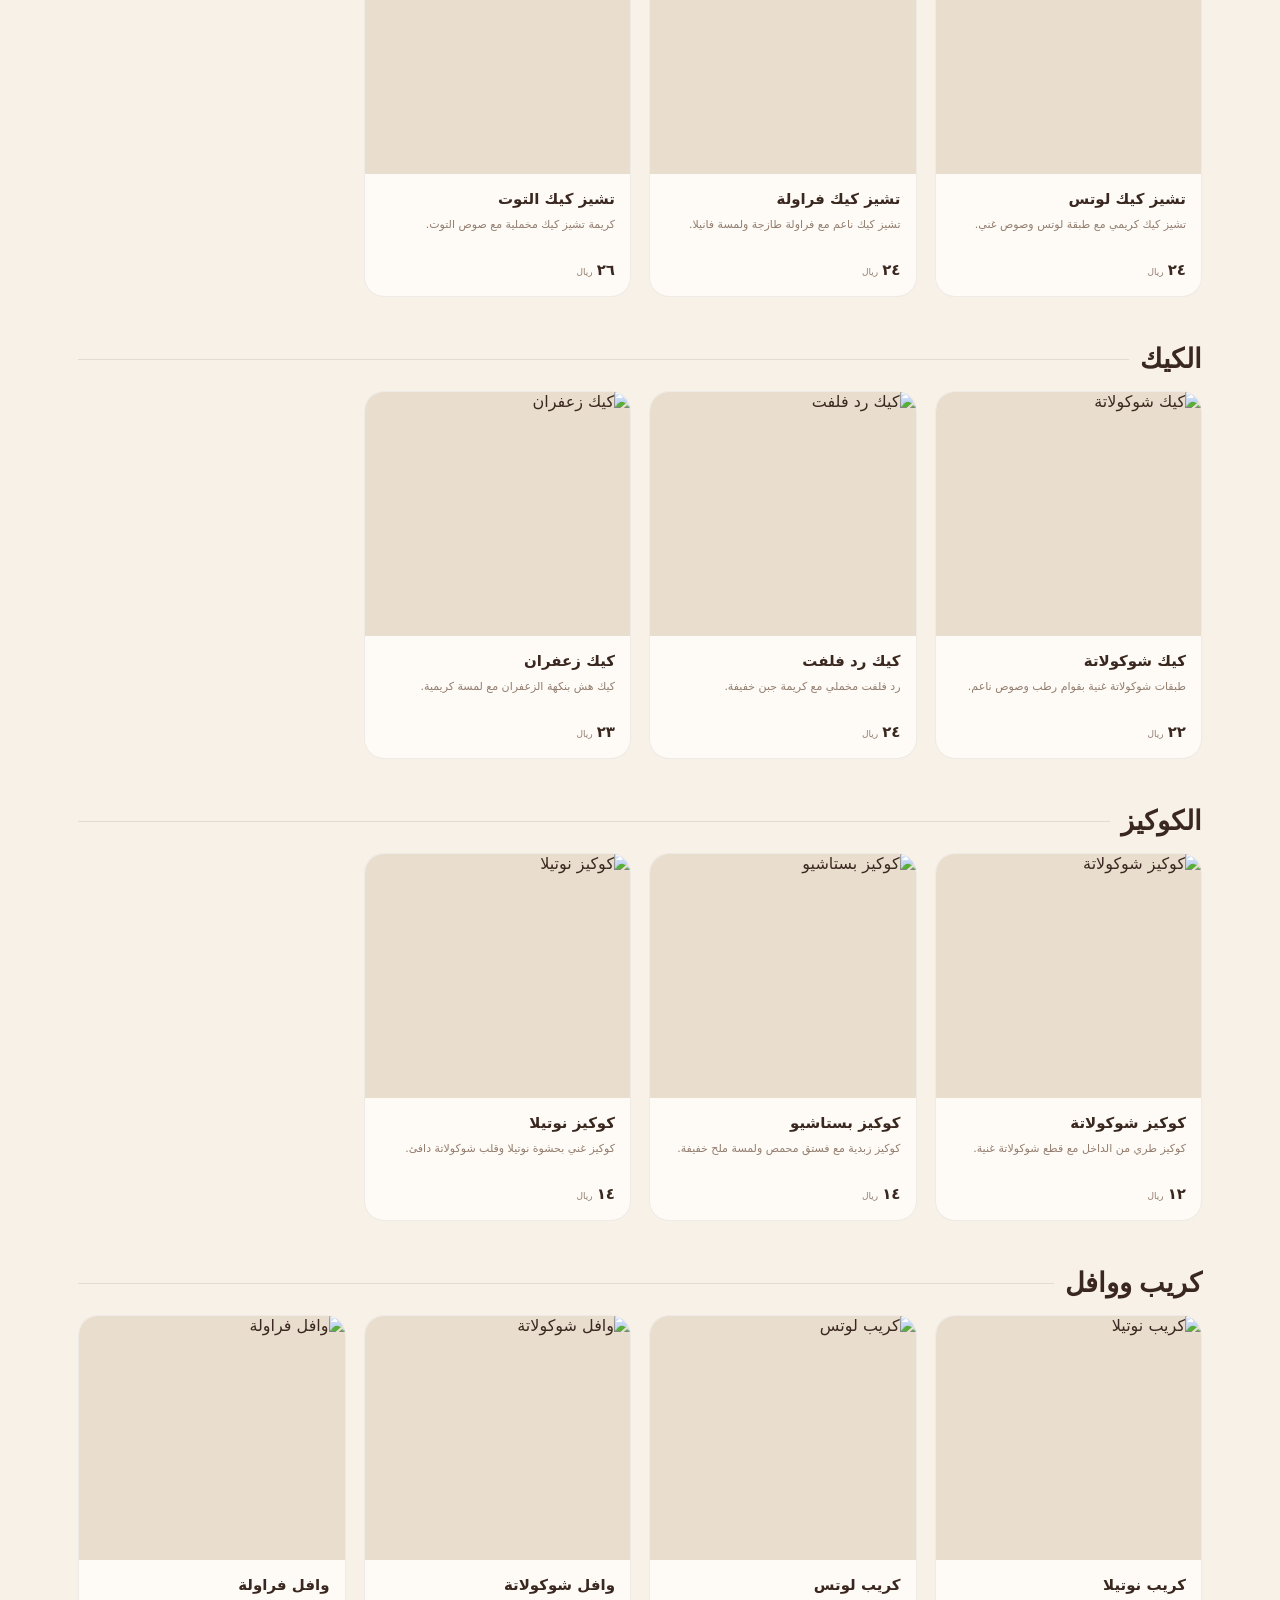
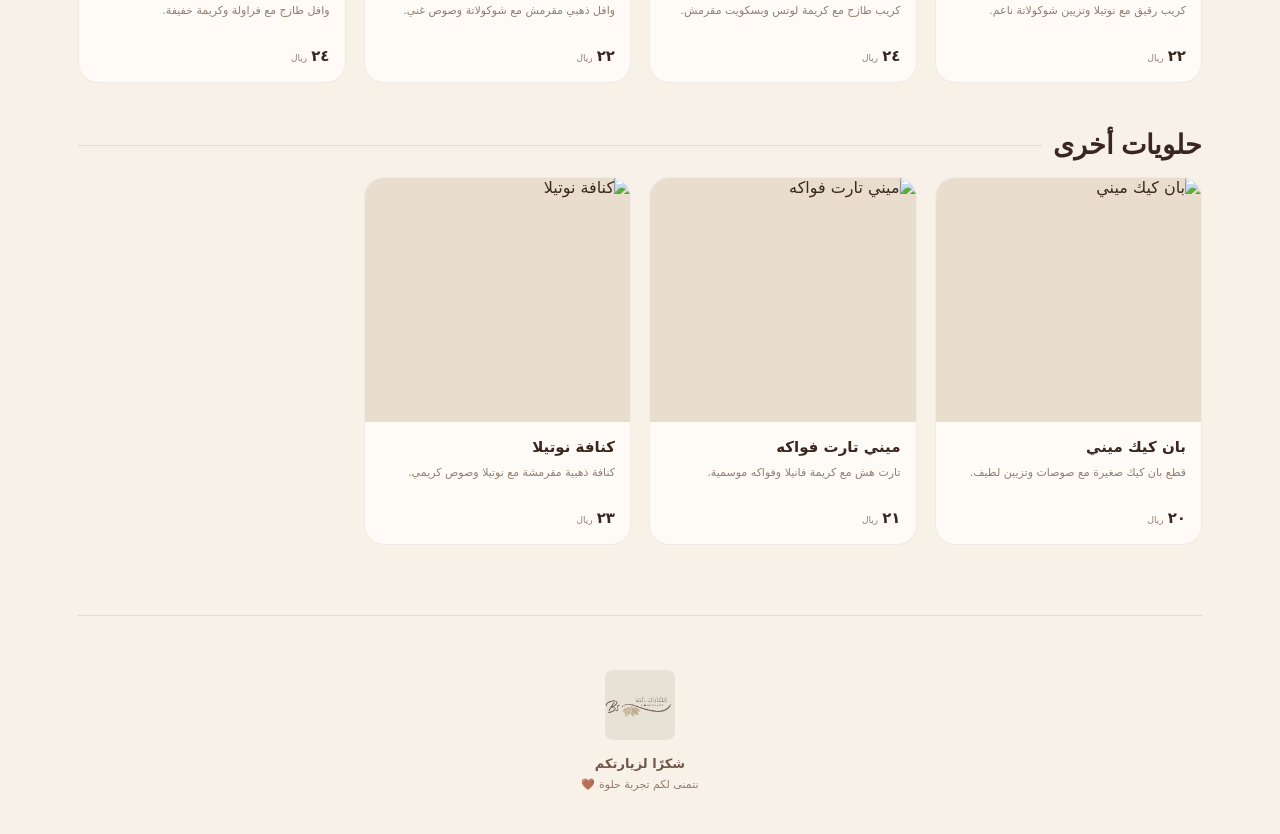
==== commit ff7eb7c6: "Update index.html" ====
--- a/index.html
+++ b/index.html
@@ -747,9 +747,46 @@
   .hero-brand-logo { width: min(390px, 36vw); }
 }
 
+
+/* Opening logo film — runs only before the menu is shown */
+html.intro-lock,
+html.intro-lock body { overflow: hidden !important; }
+.logo-intro {
+  position: fixed;
+  inset: 0;
+  z-index: 10000;
+  display: grid;
+  place-items: center;
+  background: #f3f2ed;
+  opacity: 1;
+  visibility: visible;
+  transition: opacity .28s ease, visibility .28s ease;
+}
+.logo-intro.is-finished {
+  opacity: 0;
+  visibility: hidden;
+  pointer-events: none;
+}
+.logo-intro video {
+  display: block;
+  width: 100%;
+  height: 100%;
+  object-fit: contain;
+  background: #f3f2ed;
+}
+@media (prefers-reduced-motion: reduce) {
+  .logo-intro { display: none !important; }
+}
+
 </style>
 </head>
 <body>
+  <div class="logo-intro" id="logoIntro" aria-label="تحميل المنيو">
+    <video id="logoIntroVideo" autoplay muted playsinline preload="auto" disablepictureinpicture>
+      <source src="[data-uri]" type="video/mp4">
+    </video>
+  </div>
+
   <div class="page-shell">
     <header class="site-header" id="top">
       <a class="brand" href="#top" aria-label="العودة إلى الرئيسية">
@@ -841,6 +878,42 @@
     <div class="noscript">يرجى تفعيل JavaScript لعرض المنيو التفاعلي.</div>
   </noscript>
   <script>
+
+// 4-second logo film before the menu. No scroll-linked work is used.
+(() => {
+  const intro = document.getElementById('logoIntro');
+  const video = document.getElementById('logoIntroVideo');
+  if (!intro || !video) return;
+
+  const reducedMotion = window.matchMedia && window.matchMedia('(prefers-reduced-motion: reduce)').matches;
+  if (reducedMotion) {
+    intro.remove();
+    return;
+  }
+
+  document.documentElement.classList.add('intro-lock');
+  let finished = false;
+
+  const finishIntro = () => {
+    if (finished) return;
+    finished = true;
+    intro.classList.add('is-finished');
+    document.documentElement.classList.remove('intro-lock');
+    setTimeout(() => intro.remove(), 340);
+  };
+
+  video.addEventListener('ended', finishIntro, { once: true });
+  video.addEventListener('error', finishIntro, { once: true });
+
+  const playAttempt = video.play();
+  if (playAttempt && typeof playAttempt.catch === 'function') {
+    playAttempt.catch(() => finishIntro());
+  }
+
+  // Safety fallback in case a browser never fires "ended".
+  setTimeout(finishIntro, 4600);
+})();
+
 // إعادة استخدام نفس صورة الشعار المضمنة بدون تكرار بيانات الصورة داخل الملف.
 const brandLogoSource = document.getElementById("brandLogoSource");
 const heroLogo = document.getElementById("heroLogo");
@@ -1024,3 +1097,4 @@
 </script>
 </body>
 </html>
+
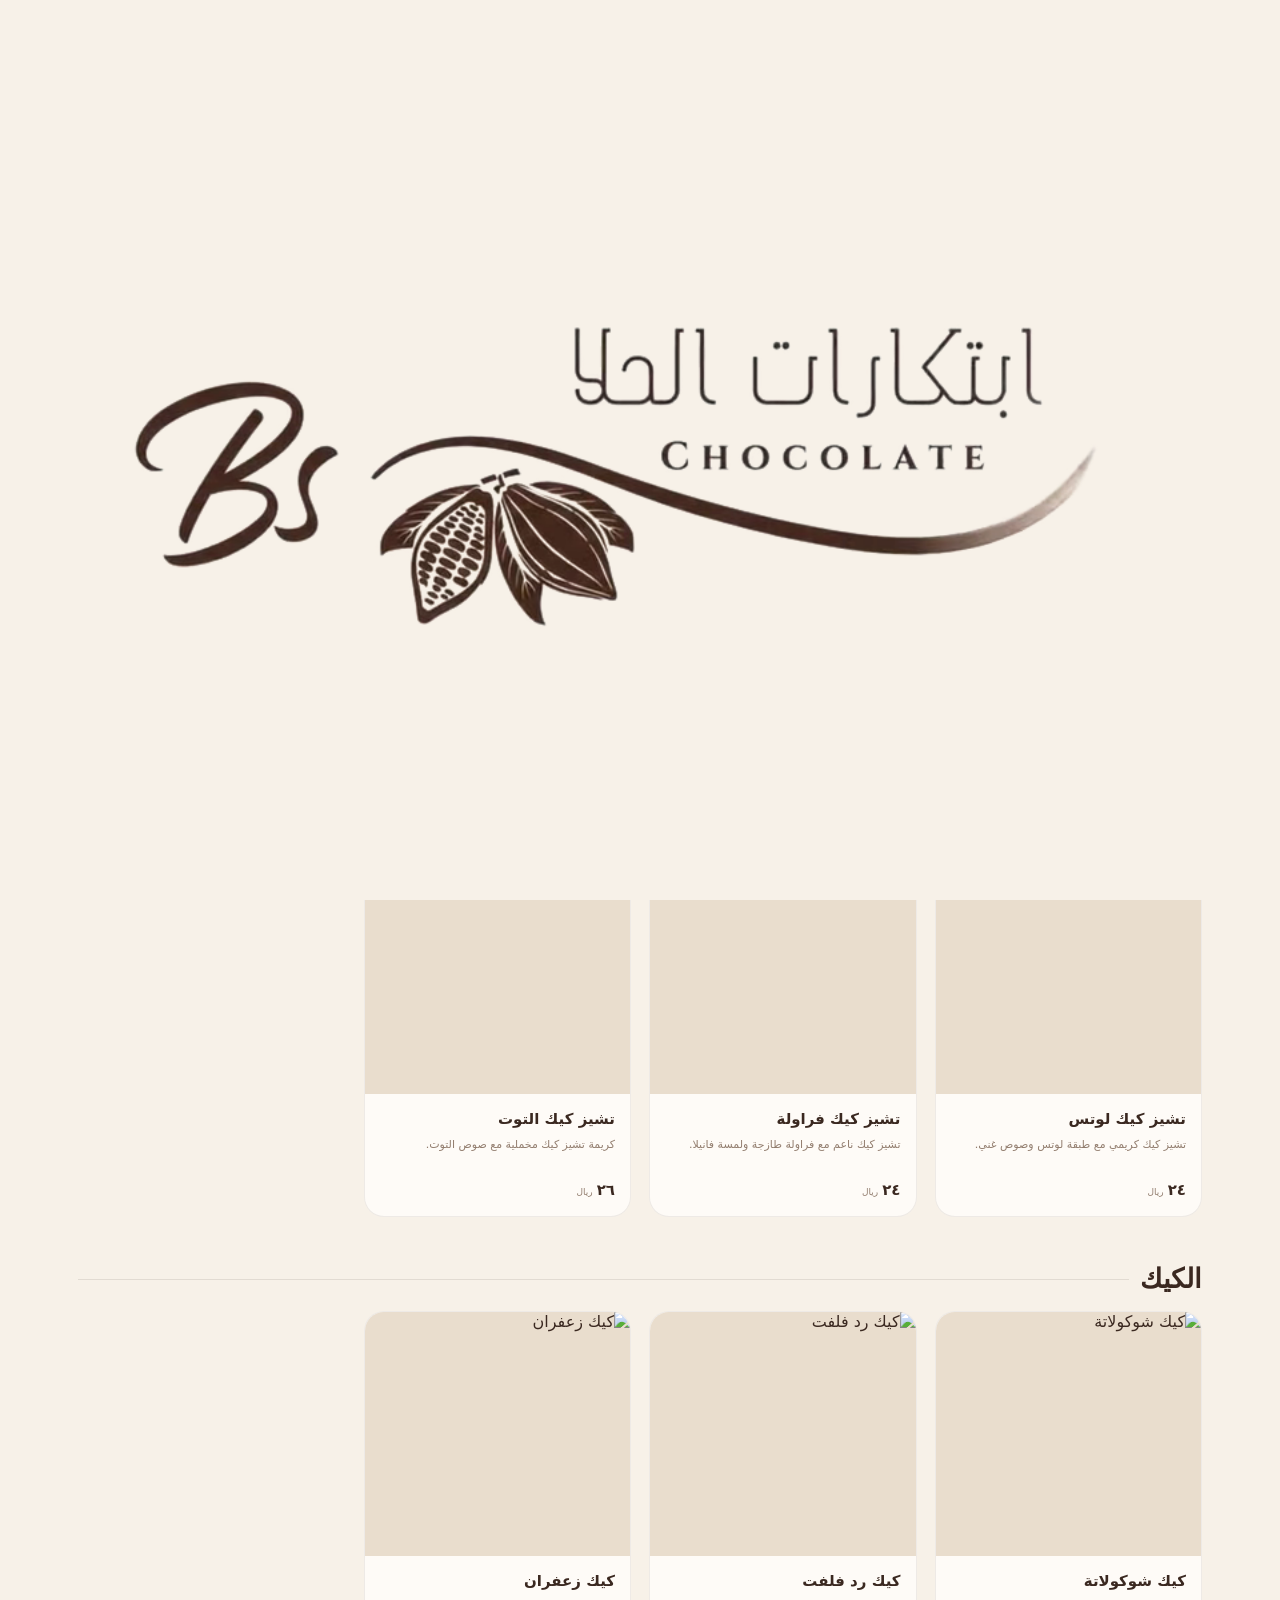
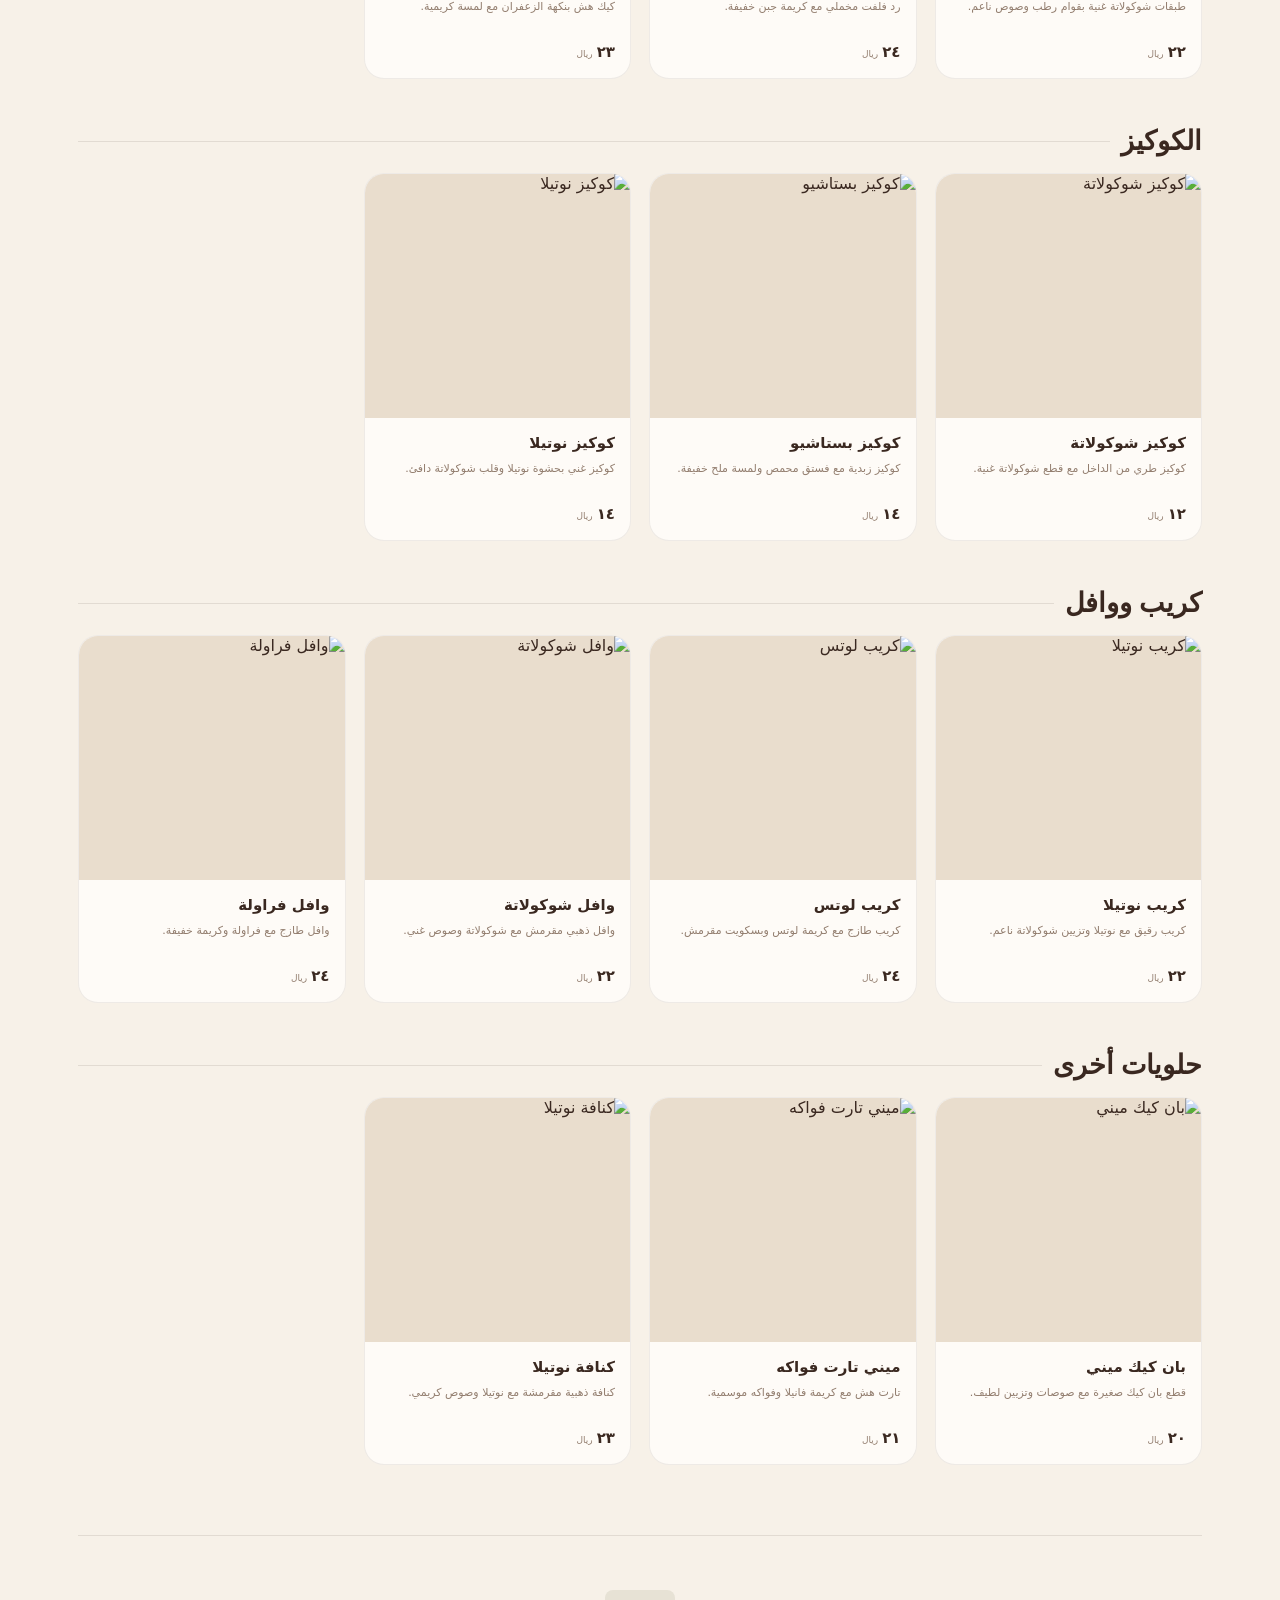
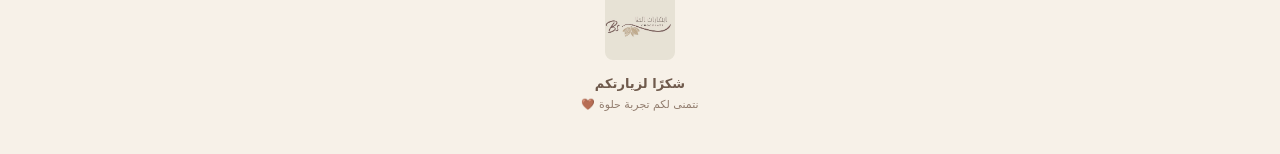
==== commit 165c3816: "Update index.html" ====
--- a/index.html
+++ b/index.html
@@ -757,7 +757,7 @@
   z-index: 10000;
   display: grid;
   place-items: center;
-  background: #f3f2ed;
+  background: var(--cream);
   opacity: 1;
   visibility: visible;
   transition: opacity .28s ease, visibility .28s ease;
@@ -772,56 +772,44 @@
   width: 100%;
   height: 100%;
   object-fit: contain;
-  background: #f3f2ed;
+  background: transparent;
 }
 @media (prefers-reduced-motion: reduce) {
   .logo-intro { display: none !important; }
 }
 
+
+/* بعد فيديو الشعار: يظهر زر استكشف المنيو فقط */
+.hero.hero-button-only{
+  min-height:auto !important;
+  display:flex !important;
+  align-items:center !important;
+  justify-content:center !important;
+  grid-template-columns:none !important;
+  gap:0 !important;
+  padding:26px 0 20px !important;
+  margin:0 !important;
+}
+.hero.hero-button-only .primary-btn{
+  margin:0 auto !important;
+  box-shadow:none !important;
+  transition:none !important;
+}
+@media (min-width:680px){.hero.hero-button-only{padding:30px 0 24px !important;}}
+@media (min-width:1024px){.hero.hero-button-only{padding:34px 0 26px !important;}}
 </style>
 </head>
 <body>
   <div class="logo-intro" id="logoIntro" aria-label="تحميل المنيو">
     <video id="logoIntroVideo" autoplay muted playsinline preload="auto" disablepictureinpicture>
-      <source src="[data-uri]" type="video/mp4">
+      <source src="[data-uri]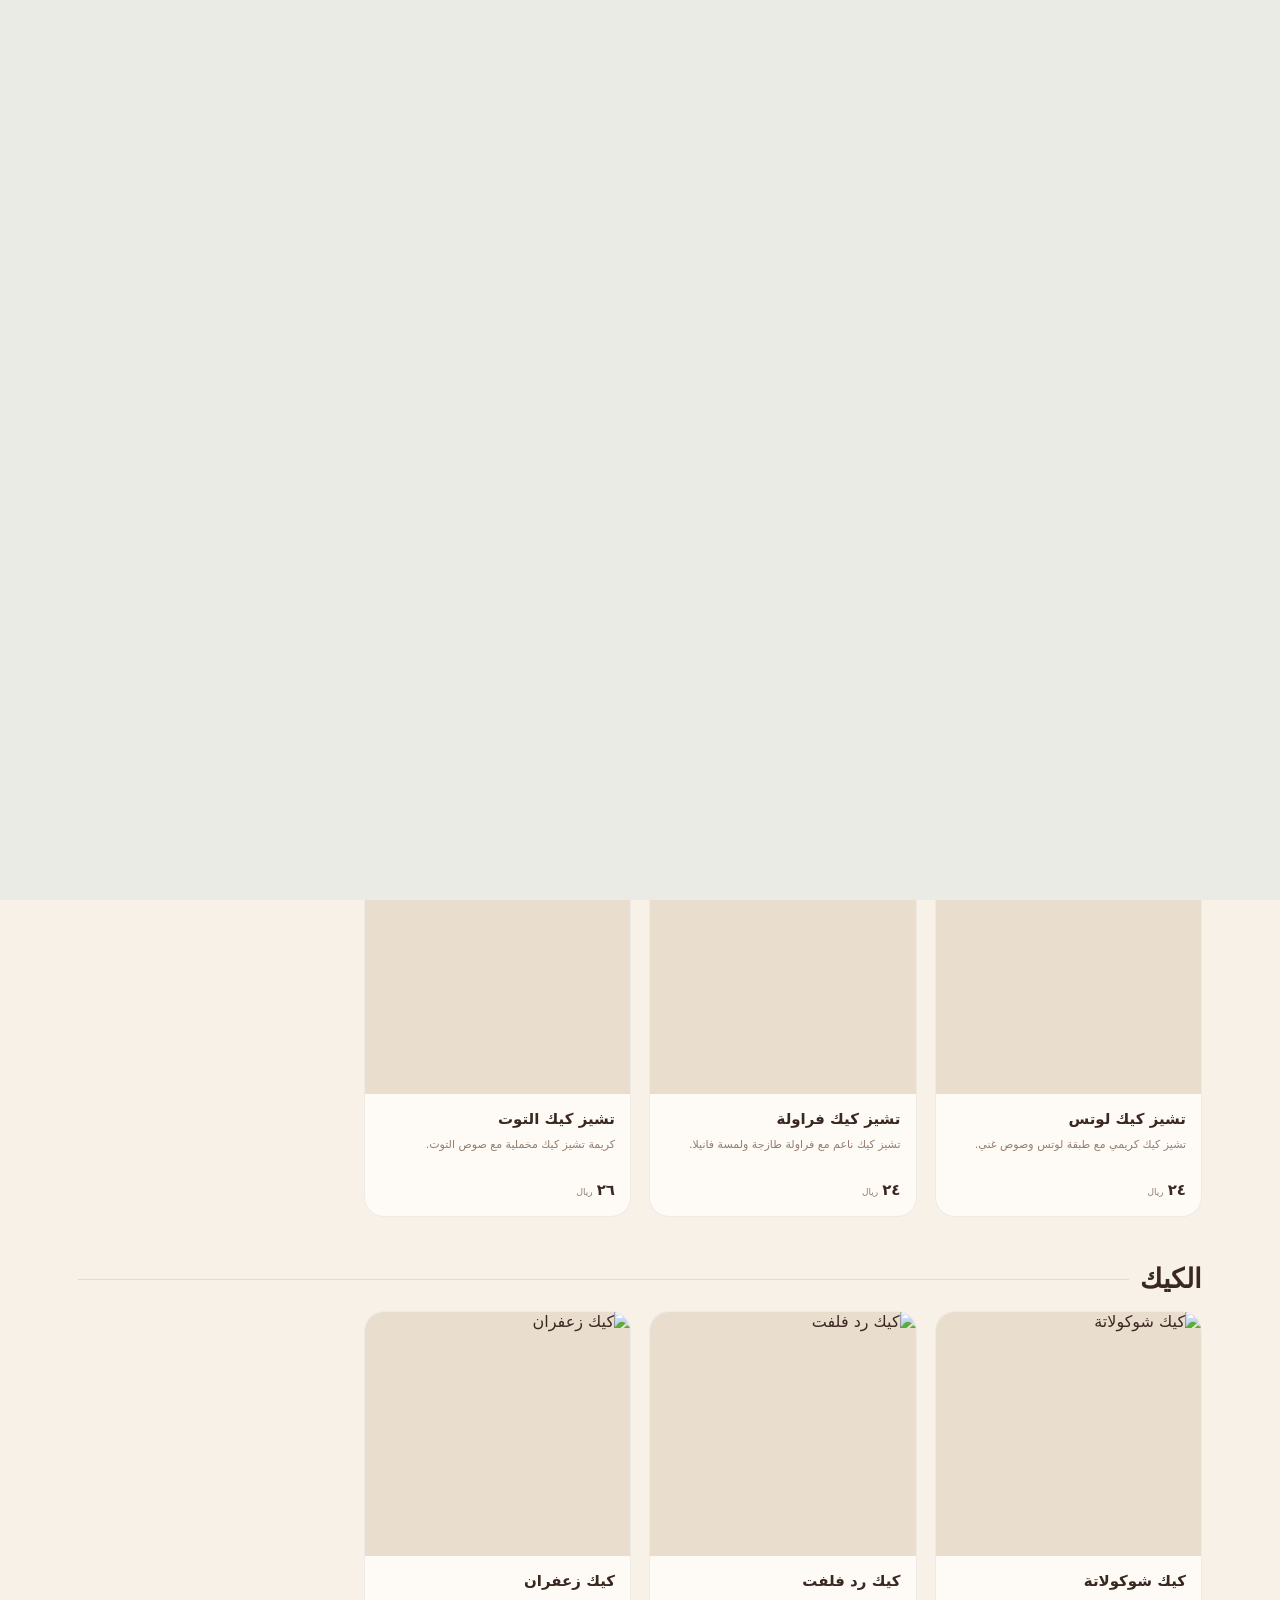
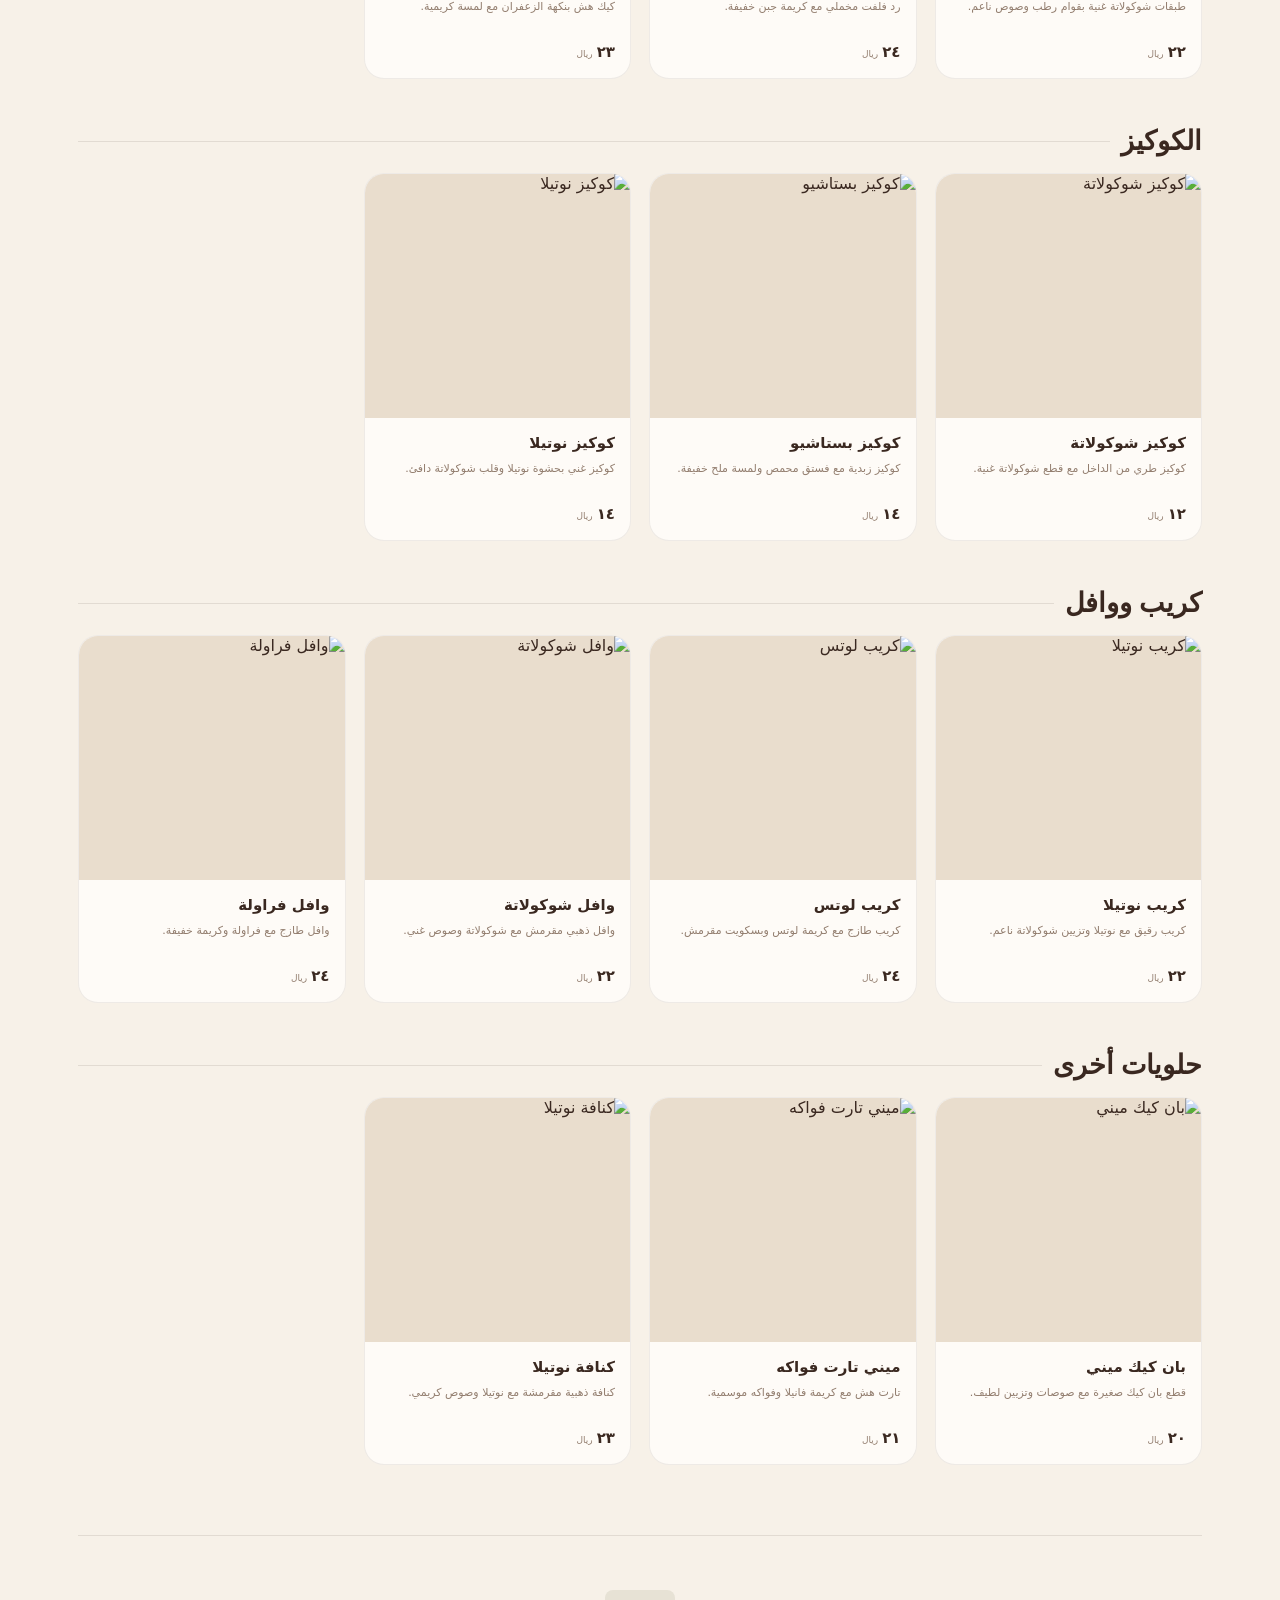
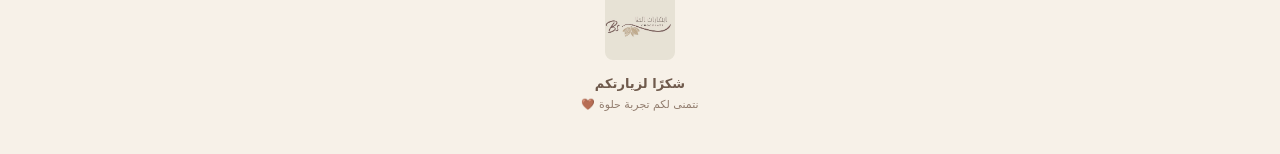
==== commit 54d83f8b: "Update index.html" ====
--- a/index.html
+++ b/index.html
@@ -757,7 +757,7 @@
   z-index: 10000;
   display: grid;
   place-items: center;
-  background: var(--cream);
+  background: #EBEBE6;
   opacity: 1;
   visibility: visible;
   transition: opacity .28s ease, visibility .28s ease;
@@ -771,8 +771,9 @@
   display: block;
   width: 100%;
   height: 100%;
-  object-fit: contain;
-  background: transparent;
+  object-fit: cover;
+  object-position: center;
+  background: #EBEBE6;
 }
 @media (prefers-reduced-motion: reduce) {
   .logo-intro { display: none !important; }
@@ -802,7 +803,7 @@
 <body>
   <div class="logo-intro" id="logoIntro" aria-label="تحميل المنيو">
     <video id="logoIntroVideo" autoplay muted playsinline preload="auto" disablepictureinpicture>
-      <source src="[data-uri]